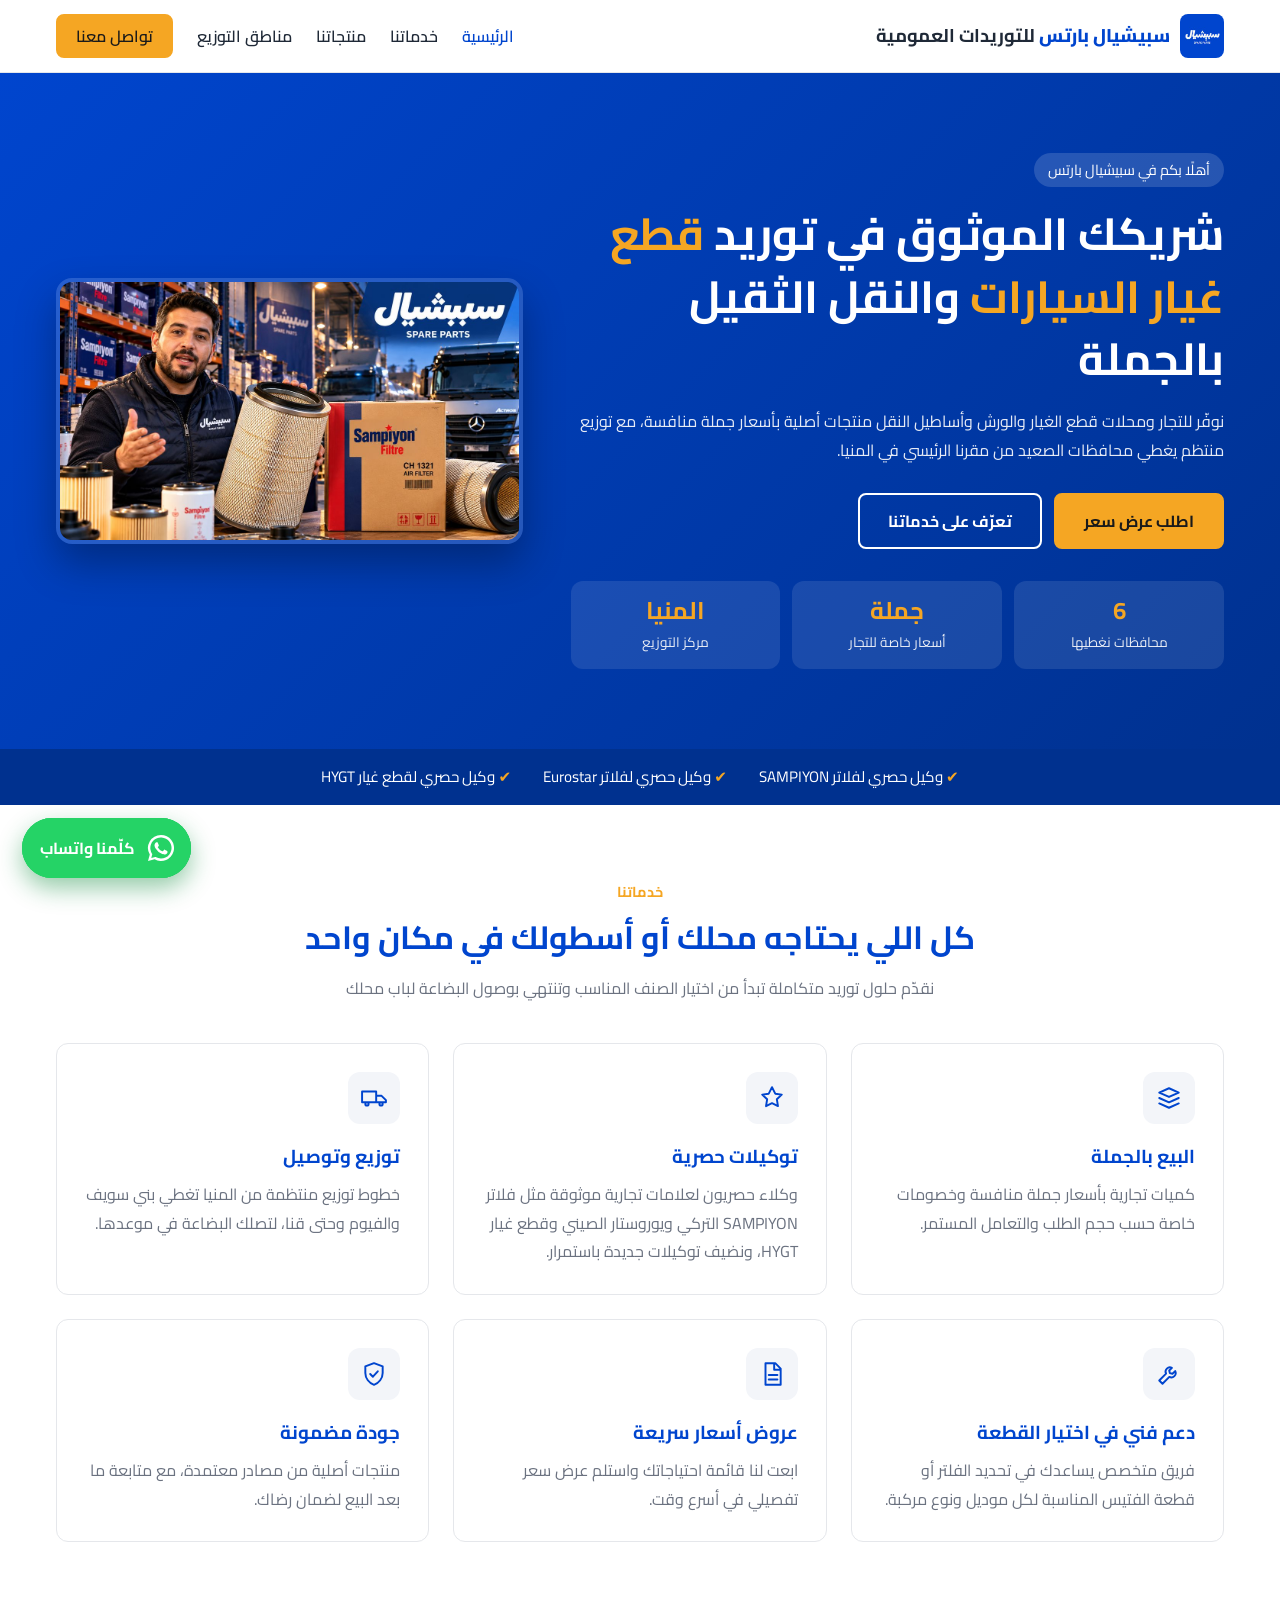
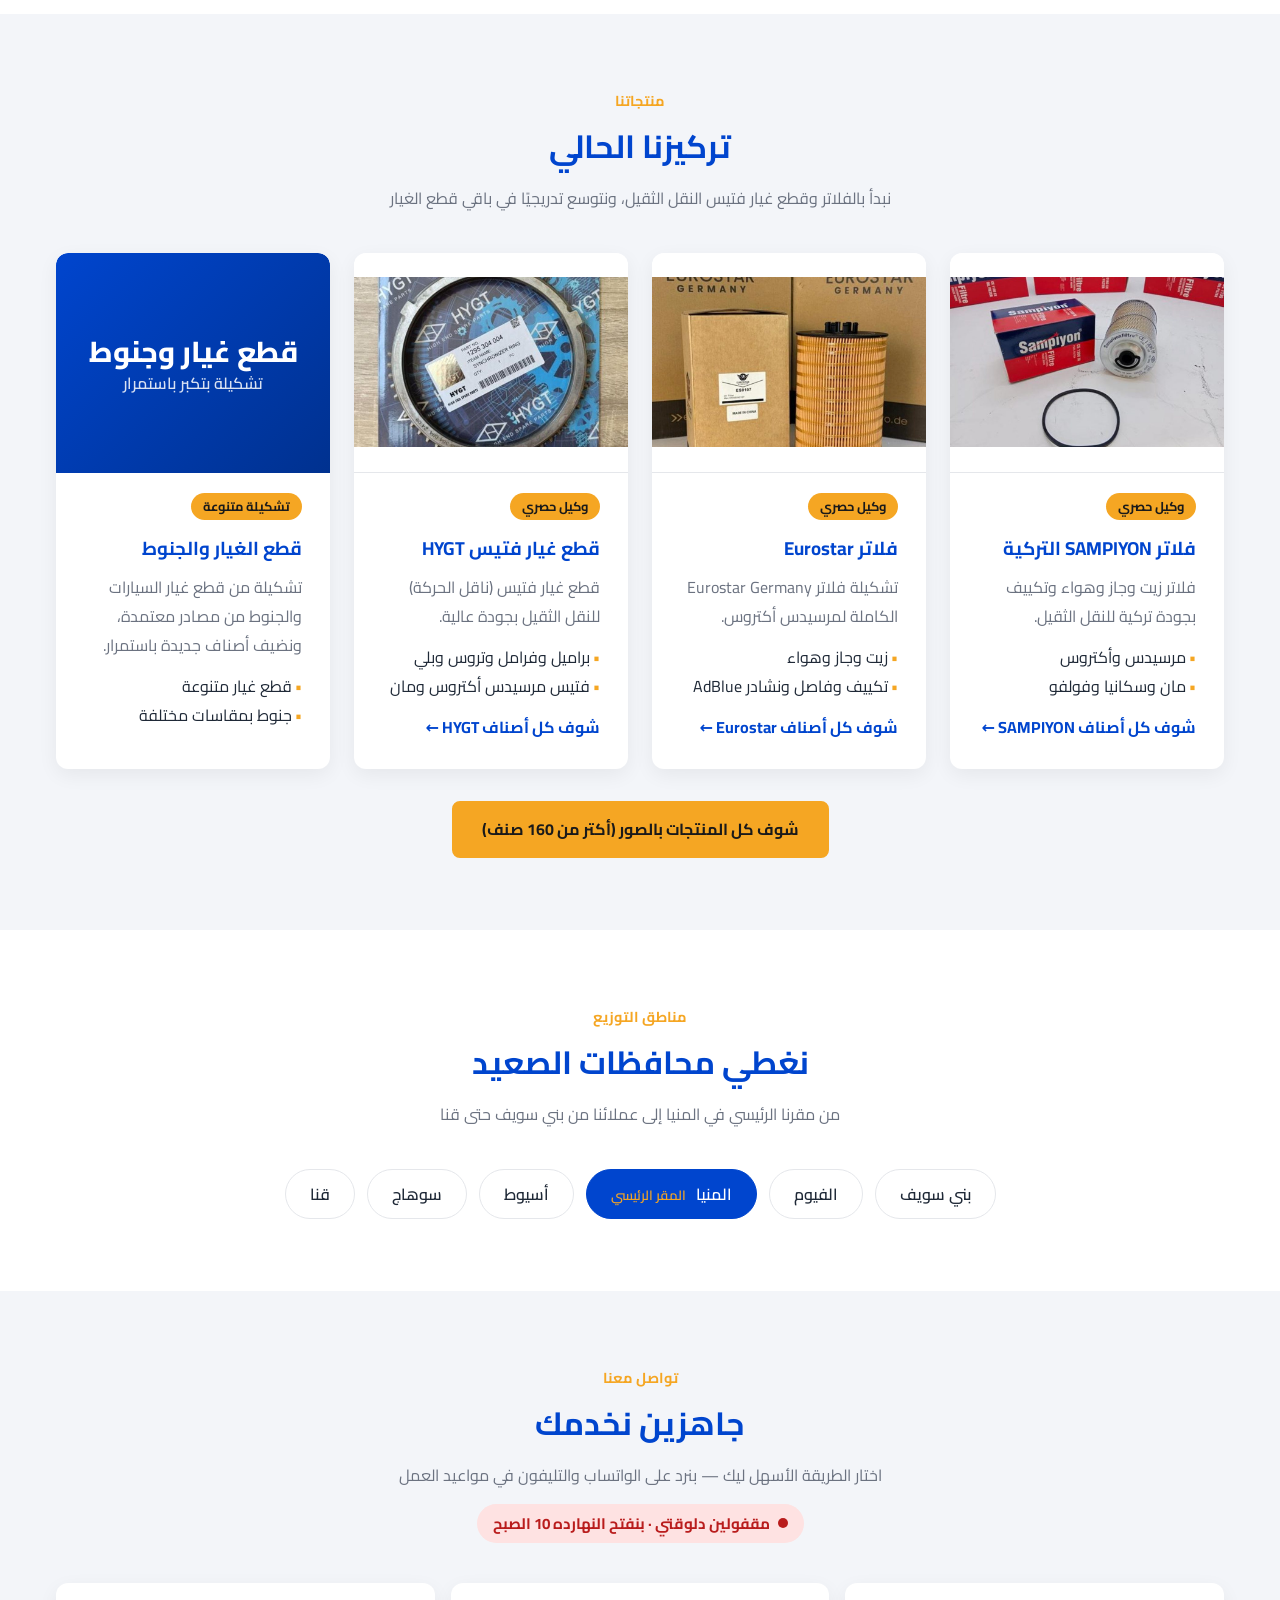
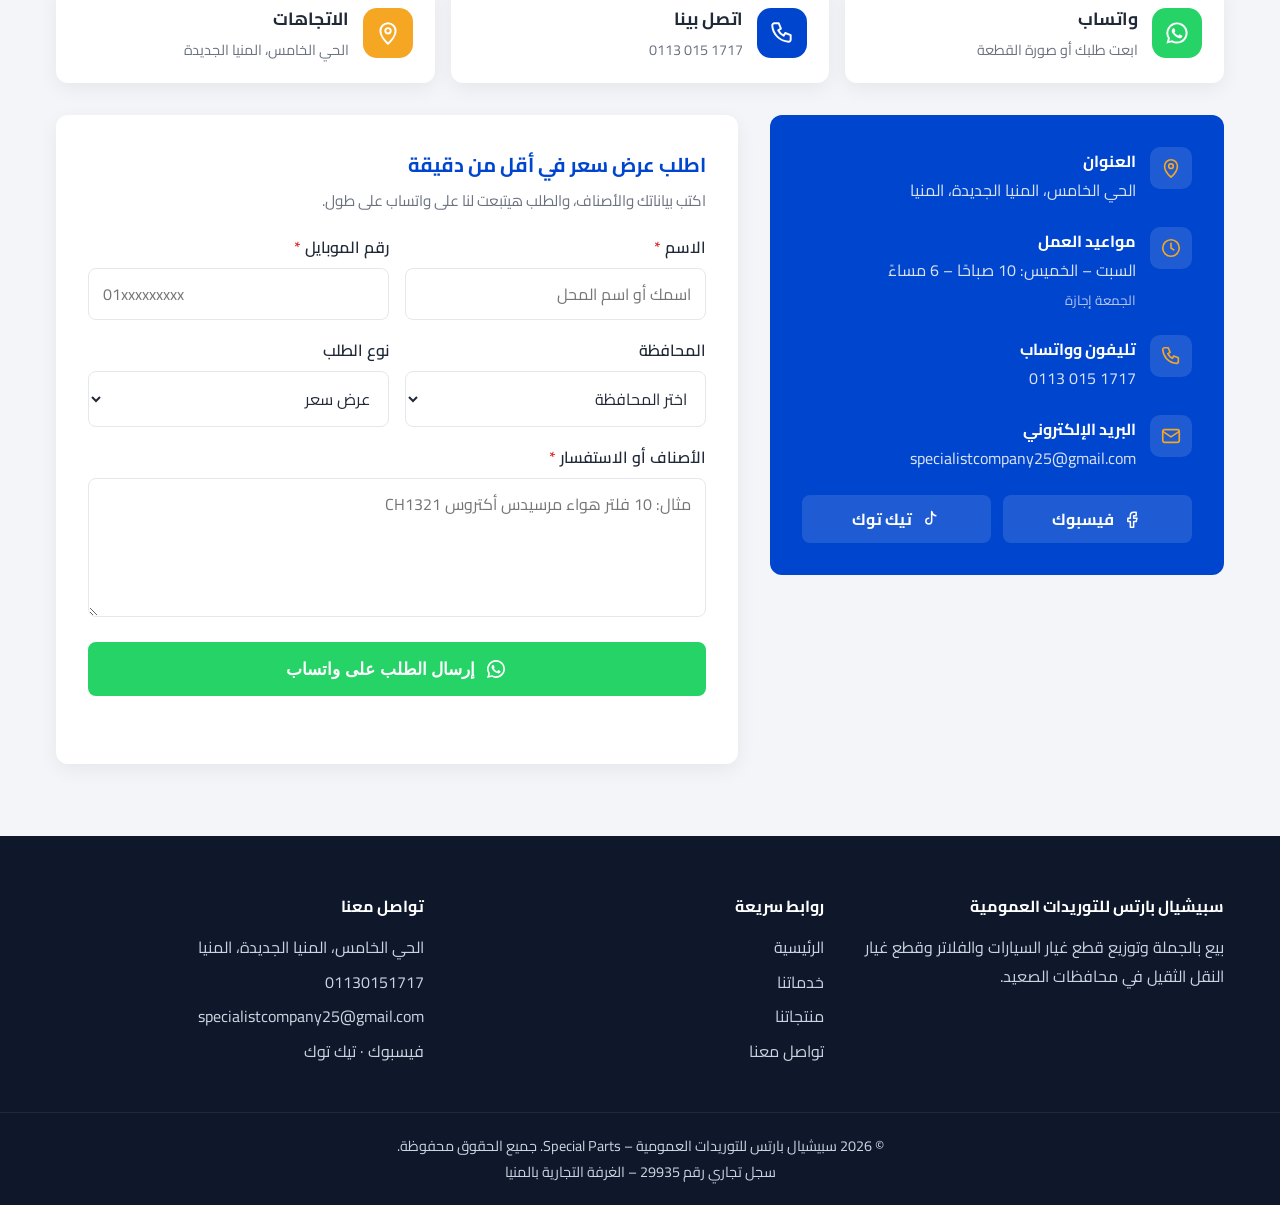
==== index.html @ e9800c1a "Add files via upload" ====
<!DOCTYPE html>
<html lang="ar" dir="rtl">
<head>
  <meta charset="UTF-8">
  <meta name="viewport" content="width=device-width, initial-scale=1.0">
  <!-- ===================== SEO ===================== -->
  <!-- لو اتغيّر عنوان الموقع، غيّر specialparts.github.io في كل السطور دي وفي robots.txt و sitemap.xml -->

  <!-- العنوان والوصف اللي بيظهروا في نتايج بحث جوجل -->
  <title>سبيشيال بارتس | فلاتر وقطع غيار نقل ثقيل بالجملة في المنيا والصعيد</title>
  <meta name="description" content="سبيشيال بارتس للتوريدات العمومية بالمنيا: وكيل حصري لفلاتر SAMPIYON التركي ويوروستار وقطع غيار فتيس HYGT للنقل الثقيل. أسعار جملة وتوزيع لكل محافظات الصعيد.">
  <meta name="keywords" content="سبيشيال بارتس, سبيشيال بارتس للتوريدات العمومية, سبشيال بارتس, سبيشال بارتس, سبيشيال بارتس للتوريدات العمومية, Special Parts, قطع غيار, قطع غيار سيارات, قطع غيار نقل ثقيل, قطع غيار بالجملة, فلاتر, فلاتر بالجملة, فلاتر نقل ثقيل, فلاتر مرسيدس, فلاتر أكتروس, فلاتر سكانيا, فلاتر فولفو, فلاتر مان, فلتر هواء, فلتر زيت, فلتر سولار, SAMPIYON, شامبيون, فلاتر تركي, Eurostar, يوروستار, HYGT, قطع غيار فتيس, فتيس نقل ثقيل, ناقل حركة, تروس فتيس, جنوط, تجارة وتوريدات, توريدات قطع غيار, قطع غيار المنيا, قطع غيار الصعيد, قطع غيار أسيوط, قطع غيار سوهاج, قطع غيار بني سويف, قطع غيار الفيوم, قطع غيار قنا">
  <meta name="author" content="سبيشيال بارتس للتوريدات العمومية">
  <meta name="robots" content="index, follow, max-image-preview:large, max-snippet:-1">
  <link rel="canonical" href="https://specialparts.github.io/">
  <link rel="alternate" hreflang="ar-EG" href="https://specialparts.github.io/">
  <meta name="theme-color" content="#0045ce">

  <!-- الموقع الجغرافي (بيساعد في البحث المحلي) -->
  <meta name="geo.region" content="EG-MN">
  <meta name="geo.placename" content="المنيا الجديدة، المنيا، مصر">

  <!-- أيقونة الموقع -->
  <link rel="icon" type="image/png" sizes="32x32" href="images/favicon-32.png">
  <link rel="icon" type="image/png" sizes="192x192" href="images/favicon-192.png">
  <link rel="apple-touch-icon" href="images/apple-touch-icon.png">

  <!-- شكل اللينك لما يتبعت على فيسبوك وواتساب -->
  <meta property="og:url" content="https://specialparts.github.io/">
  <meta property="og:type" content="website">
  <meta property="og:locale" content="ar_EG">
  <meta property="og:site_name" content="سبيشيال بارتس للتوريدات العمومية">
  <meta property="og:title" content="سبيشيال بارتس | فلاتر وقطع غيار نقل ثقيل بالجملة في الصعيد">
  <meta property="og:description" content="وكيل حصري لفلاتر SAMPIYON ويوروستار وقطع غيار فتيس HYGT. أسعار جملة للتجار والورش وتوزيع لكل الصعيد من المنيا. اطلب على واتساب 01130151717">
  <meta property="og:image" content="https://specialparts.github.io/images/og-image.jpg">
  <meta property="og:image:type" content="image/jpeg">
  <meta property="og:image:width" content="1200">
  <meta property="og:image:height" content="630">
  <meta property="og:image:alt" content="سبيشيال بارتس للتوريدات العمومية - فلاتر SAMPIYON ويوروستار وقطع غيار HYGT">

  <!-- شكل اللينك على X (تويتر) وتيليجرام -->
  <meta name="twitter:card" content="summary_large_image">
  <meta name="twitter:title" content="سبيشيال بارتس | فلاتر وقطع غيار نقل ثقيل بالجملة في الصعيد">
  <meta name="twitter:description" content="وكيل حصري لفلاتر SAMPIYON ويوروستار وقطع غيار فتيس HYGT. توزيع بالجملة لكل الصعيد من المنيا.">
  <meta name="twitter:image" content="https://specialparts.github.io/images/og-image.jpg">

  <!-- بيانات الشركة لجوجل (بتظهر في نتايج البحث والخرائط) -->
  <script type="application/ld+json">
  {
    "@context": "https://schema.org",
    "@graph": [
      {
        "@type": "AutoPartsStore",
        "@id": "https://specialparts.github.io/#business",
        "name": "سبيشيال بارتس للتوريدات العمومية",
        "alternateName": ["Special Parts", "سبيشيال بارتس"],
        "description": "بيع بالجملة وتوزيع فلاتر وقطع غيار النقل الثقيل في محافظات الصعيد. وكيل حصري لفلاتر SAMPIYON التركي ويوروستار وقطع غيار فتيس HYGT.",
        "url": "https://specialparts.github.io/",
        "logo": "https://specialparts.github.io/images/favicon-192.png",
        "image": "https://specialparts.github.io/images/og-image.jpg",
        "legalName": "سبيشيال بارتس للتوريدات العمومية",
        "identifier": {"@type": "PropertyValue", "propertyID": "السجل التجاري - المنيا", "value": "29935"},
        "telephone": "+201130151717",
        "address": {
          "@type": "PostalAddress",
          "streetAddress": "الحي الخامس",
          "addressLocality": "المنيا الجديدة",
          "addressRegion": "المنيا",
          "addressCountry": "EG"
        },
        "openingHoursSpecification": [{
          "@type": "OpeningHoursSpecification",
          "dayOfWeek": ["Saturday", "Sunday", "Monday", "Tuesday", "Wednesday", "Thursday"],
          "opens": "10:00",
          "closes": "18:00"
        }],
        "areaServed": [
          {"@type": "AdministrativeArea", "name": "بني سويف"},
          {"@type": "AdministrativeArea", "name": "الفيوم"},
          {"@type": "AdministrativeArea", "name": "المنيا"},
          {"@type": "AdministrativeArea", "name": "أسيوط"},
          {"@type": "AdministrativeArea", "name": "سوهاج"},
          {"@type": "AdministrativeArea", "name": "قنا"}
        ],
        "brand": [
          {"@type": "Brand", "name": "SAMPIYON"},
          {"@type": "Brand", "name": "Eurostar"},
          {"@type": "Brand", "name": "HYGT"}
        ],
        "contactPoint": [{
          "@type": "ContactPoint",
          "telephone": "+201130151717",
          "contactType": "sales",
          "areaServed": "EG",
          "availableLanguage": "Arabic"
        }],
        "sameAs": [
          "https://www.facebook.com/specialsparts",
          "https://www.tiktok.com/@specialsparts"
        ]
      },
      {
        "@type": "WebSite",
        "@id": "https://specialparts.github.io/#website",
        "url": "https://specialparts.github.io/",
        "name": "سبيشيال بارتس للتوريدات العمومية",
        "inLanguage": "ar-EG",
        "publisher": {"@id": "https://specialparts.github.io/#business"}
      }
    ]
  }
  </script>
  <!-- ===================== نهاية SEO ===================== -->

  <!-- الخطوط -->
  <link rel="preconnect" href="https://fonts.googleapis.com">
  <link rel="preconnect" href="https://fonts.gstatic.com" crossorigin>
  <link href="https://fonts.googleapis.com/css2?family=Cairo:wght@400;600;700;800&display=swap" rel="stylesheet">

  <!-- ملف التنسيق -->
  <link rel="stylesheet" href="css/style.css">

  <!-- ===================== Meta (Facebook) Pixel ===================== -->
  <!-- حط رقم البكسل بتاعك بين علامتي التنصيص في السطر اللي تحت (أرقام بس، مثال: "123456789012345")
       طول ما الرقم فاضي، البكسل مش هيشتغل ومش هيأثر على الموقع. -->
  <script>
    window.META_PIXEL_ID = "4371217086522358";

    if (window.META_PIXEL_ID) {
      !function(f,b,e,v,n,t,s){if(f.fbq)return;n=f.fbq=function(){n.callMethod?
      n.callMethod.apply(n,arguments):n.queue.push(arguments)};if(!f._fbq)f._fbq=n;
      n.push=n;n.loaded=!0;n.version='2.0';n.queue=[];t=b.createElement(e);t.async=!0;
      t.src=v;s=b.getElementsByTagName(e)[0];s.parentNode.insertBefore(t,s)}(window,
      document,'script','https://connect.facebook.net/en_US/fbevents.js');
      fbq('init', window.META_PIXEL_ID);
      fbq('track', 'PageView');
    }
  </script>
  <noscript><img height="1" width="1" style="display:none" alt=""
    src="https://www.facebook.com/tr?id=4371217086522358&ev=PageView&noscript=1"></noscript>
  <!-- ===================== نهاية Meta Pixel ===================== -->
</head>
<body>

  <!-- ===================== الهيدر ===================== -->
  <header class="site-header">
    <div class="container header-inner">
      <a href="index.html" class="logo" aria-label="سبيشيال بارتس - الرئيسية">
        <img src="images/logo.jpg" alt="" class="logo-img" width="44" height="44">
        <span class="logo-text"><strong>سبيشيال بارتس</strong> للتوريدات العمومية</span>
      </a>

      <button class="nav-toggle" aria-label="فتح القائمة" aria-expanded="false">
        <span></span><span></span><span></span>
      </button>

      <nav class="main-nav">
        <ul>
          <li><a href="#home" class="active">الرئيسية</a></li>
          <li><a href="#services">خدماتنا</a></li>
          <li><a href="products.html">منتجاتنا</a></li>
          <li><a href="#coverage">مناطق التوزيع</a></li>
          <li><a href="#contact" class="btn btn-sm">تواصل معنا</a></li>
        </ul>
      </nav>
    </div>
  </header>

  <main>

    <!-- ===================== القسم الترحيبي ===================== -->
    <section id="home" class="hero">
      <div class="container hero-inner">
        <div class="hero-content">
          <span class="badge">أهلًا بكم في سبيشيال بارتس</span>
          <h1>شريكك الموثوق في توريد <span class="highlight">قطع غيار السيارات</span> والنقل الثقيل بالجملة</h1>
          <p>
            نوفّر للتجار ومحلات قطع الغيار والورش وأساطيل النقل منتجات أصلية بأسعار جملة منافسة،
            مع توزيع منتظم يغطي محافظات الصعيد من مقرنا الرئيسي في المنيا.
          </p>
          <div class="hero-actions">
            <a href="#contact" class="btn">اطلب عرض سعر</a>
            <a href="#services" class="btn btn-outline">تعرّف على خدماتنا</a>
          </div>
          <div class="hero-stats">
            <div class="stat"><strong>6</strong><span>محافظات نغطيها</span></div>
            <div class="stat"><strong>جملة</strong><span>أسعار خاصة للتجار</span></div>
            <div class="stat"><strong>المنيا</strong><span>مركز التوزيع</span></div>
          </div>
        </div>

        <div class="hero-media">
          <img src="images/hero.jpg" alt="فلاتر Sampiyon في مخزن سبيشيال بارتس" width="1200" height="675">
        </div>
      </div>
    </section>

    <!-- ===================== شريط الثقة ===================== -->
    <section class="trust-bar">
      <div class="container trust-inner">
        <span>وكيل حصري لفلاتر SAMPIYON</span>
        <span>وكيل حصري لفلاتر Eurostar</span>
        <span>وكيل حصري لقطع غيار HYGT</span>
      </div>
    </section>

    <!-- ===================== نبذة عن الخدمات ===================== -->
    <section id="services" class="section">
      <div class="container">
        <div class="section-head">
          <span class="eyebrow">خدماتنا</span>
          <h2>كل اللي يحتاجه محلك أو أسطولك في مكان واحد</h2>
          <p>نقدّم حلول توريد متكاملة تبدأ من اختيار الصنف المناسب وتنتهي بوصول البضاعة لباب محلك</p>
        </div>

        <div class="services">
          <article class="service">
            <div class="service-icon" aria-hidden="true">
              <svg viewBox="0 0 24 24"><path d="M3 7l9-4 9 4-9 4-9-4zm0 5l9 4 9-4M3 17l9 4 9-4"/></svg>
            </div>
            <h3>البيع بالجملة</h3>
            <p>كميات تجارية بأسعار جملة منافسة وخصومات خاصة حسب حجم الطلب والتعامل المستمر.</p>
          </article>

          <article class="service">
            <div class="service-icon" aria-hidden="true">
              <svg viewBox="0 0 24 24"><path d="M12 2l3 6 6 .9-4.5 4.3 1 6.3L12 16.8 6.5 19.5l1-6.3L3 8.9 9 8z"/></svg>
            </div>
            <h3>توكيلات حصرية</h3>
            <p>وكلاء حصريون لعلامات تجارية موثوقة مثل فلاتر SAMPIYON التركي ويوروستار الصيني وقطع غيار HYGT، ونضيف توكيلات جديدة باستمرار.</p>
          </article>

          <article class="service">
            <div class="service-icon" aria-hidden="true">
              <svg viewBox="0 0 24 24"><path d="M1 6h13v10H1zM14 10h5l4 4v2h-9zM5.5 19a1.5 1.5 0 100-3 1.5 1.5 0 000 3zM18.5 19a1.5 1.5 0 100-3 1.5 1.5 0 000 3z"/></svg>
            </div>
            <h3>توزيع وتوصيل</h3>
            <p>خطوط توزيع منتظمة من المنيا تغطي بني سويف والفيوم وحتى قنا، لتصلك البضاعة في موعدها.</p>
          </article>

          <article class="service">
            <div class="service-icon" aria-hidden="true">
              <svg viewBox="0 0 24 24"><path d="M14.7 6.3a4 4 0 00-5.4 5.4L3 18l3 3 6.3-6.3a4 4 0 005.4-5.4l-2.5 2.5-2.4-.6-.6-2.4z"/></svg>
            </div>
            <h3>دعم فني في اختيار القطعة</h3>
            <p>فريق متخصص يساعدك في تحديد الفلتر أو قطعة الفتيس المناسبة لكل موديل ونوع مركبة.</p>
          </article>

          <article class="service">
            <div class="service-icon" aria-hidden="true">
              <svg viewBox="0 0 24 24"><path d="M6 2h9l5 5v15H6zM14 2v6h6M9 13h8M9 17h8"/></svg>
            </div>
            <h3>عروض أسعار سريعة</h3>
            <p>ابعت لنا قائمة احتياجاتك واستلم عرض سعر تفصيلي في أسرع وقت.</p>
          </article>

          <article class="service">
            <div class="service-icon" aria-hidden="true">
              <svg viewBox="0 0 24 24"><path d="M12 2l8 3v6c0 5-3.4 9.4-8 11-4.6-1.6-8-6-8-11V5z M8.5 12l2.5 2.5 4.5-5"/></svg>
            </div>
            <h3>جودة مضمونة</h3>
            <p>منتجات أصلية من مصادر معتمدة، مع متابعة ما بعد البيع لضمان رضاك.</p>
          </article>
        </div>
      </div>
    </section>

    <!-- ===================== المنتجات ===================== -->
    <section id="products" class="section section-alt">
      <div class="container">
        <div class="section-head">
          <span class="eyebrow">منتجاتنا</span>
          <h2>تركيزنا الحالي</h2>
          <p>نبدأ بالفلاتر وقطع غيار فتيس النقل الثقيل، ونتوسع تدريجيًا في باقي قطع الغيار</p>
        </div>
        <div class="cards">
          <article class="card">
            <img src="images/brand-sampiyon.jpg" alt="فلاتر SAMPIYON التركية لمرسيدس وأكتروس ومان وسكانيا" class="card-img card-img-contain" loading="lazy">
            <div class="card-tag">وكيل حصري</div>
            <h3>فلاتر SAMPIYON التركية</h3>
            <p>فلاتر زيت وجاز وهواء وتكييف بجودة تركية للنقل الثقيل.</p>
            <ul>
              <li>مرسيدس وأكتروس</li>
              <li>مان وسكانيا وفولفو</li>
            </ul>
            <a href="products.html#sampiyon" class="card-link">شوف كل أصناف SAMPIYON ←</a>
          </article>
          <article class="card">
            <img src="images/brand-eurostar.jpg" alt="فلاتر Eurostar لمرسيدس أكتروس" class="card-img card-img-contain" loading="lazy">
            <div class="card-tag">وكيل حصري</div>
            <h3>فلاتر Eurostar</h3>
            <p>تشكيلة فلاتر Eurostar Germany الكاملة لمرسيدس أكتروس.</p>
            <ul>
              <li>زيت وجاز وهواء</li>
              <li>تكييف وفاصل ونشادر AdBlue</li>
            </ul>
            <a href="products.html#eurostar" class="card-link">شوف كل أصناف Eurostar ←</a>
          </article>
          <article class="card">
            <img src="images/brand-hygt.jpg" alt="قطع غيار فتيس HYGT للنقل الثقيل" class="card-img card-img-contain" loading="lazy">
            <div class="card-tag">وكيل حصري</div>
            <h3>قطع غيار فتيس HYGT</h3>
            <p>قطع غيار فتيس (ناقل الحركة) للنقل الثقيل بجودة عالية.</p>
            <ul>
              <li>براميل وفرامل وتروس وبلي</li>
              <li>فتيس مرسيدس أكتروس ومان</li>
            </ul>
            <a href="products.html#hygt" class="card-link">شوف كل أصناف HYGT ←</a>
          </article>
          <article class="card">
            <div class="card-img card-img-empty">قطع غيار وجنوط<small>تشكيلة بتكبر باستمرار</small></div>
            <div class="card-tag">تشكيلة متنوعة</div>
            <h3>قطع الغيار والجنوط</h3>
            <p>تشكيلة من قطع غيار السيارات والجنوط من مصادر معتمدة، ونضيف أصناف جديدة باستمرار.</p>
            <ul>
              <li>قطع غيار متنوعة</li>
              <li>جنوط بمقاسات مختلفة</li>
            </ul>
          </article>
        </div>
        <div class="center-cta"><a href="products.html" class="btn">شوف كل المنتجات بالصور (أكتر من 160 صنف)</a></div>
      </div>
    </section>

    <!-- ===================== مناطق التوزيع ===================== -->
    <section id="coverage" class="section">
      <div class="container">
        <div class="section-head">
          <span class="eyebrow">مناطق التوزيع</span>
          <h2>نغطي محافظات الصعيد</h2>
          <p>من مقرنا الرئيسي في المنيا إلى عملائنا من بني سويف حتى قنا</p>
        </div>
        <ul class="regions">
          <li>بني سويف</li>
          <li>الفيوم</li>
          <li class="hq">المنيا <small>المقر الرئيسي</small></li>
          <li>أسيوط</li>
          <li>سوهاج</li>
          <li>قنا</li>
        </ul>
      </div>
    </section>

    <!-- ===================== قسم التواصل ===================== -->
    <section id="contact" class="section contact-section">
      <div class="container">
        <div class="section-head">
          <span class="eyebrow">تواصل معنا</span>
          <h2>جاهزين نخدمك</h2>
          <p>اختار الطريقة الأسهل ليك — بنرد على الواتساب والتليفون في مواعيد العمل</p>
          <span class="open-status" id="openStatus" aria-live="polite"></span>
        </div>

        <!-- طرق التواصل السريعة -->
        <div class="quick-contact">
          <a class="qc-card qc-whatsapp" href="https://wa.me/201130151717?text=%D8%A3%D9%87%D9%84%D8%A7%D9%8B%20%D8%B3%D8%A8%D9%8A%D8%B4%D9%8A%D8%A7%D9%84%20%D8%A8%D8%A7%D8%B1%D8%AA%D8%B3%D8%8C%20%D8%B9%D9%86%D8%AF%D9%8A%20%D8%A7%D8%B3%D8%AA%D9%81%D8%B3%D8%A7%D8%B1" target="_blank" rel="noopener">
            <span class="qc-icon"><svg viewBox="0 0 32 32" aria-hidden="true"><path d="M16 3a13 13 0 00-11.2 19.6L3 29l6.6-1.7A13 13 0 1016 3zm0 23.6a10.6 10.6 0 01-5.4-1.5l-.4-.2-3.9 1 1-3.8-.3-.4A10.6 10.6 0 1116 26.6zm5.8-7.9c-.3-.2-1.9-.9-2.2-1s-.5-.2-.7.2-.8 1-1 1.2-.4.2-.7.1a8.7 8.7 0 01-4.3-3.8c-.3-.6.3-.5.9-1.7a.6.6 0 000-.5l-1-2.4c-.3-.6-.5-.5-.7-.5h-.6a1.2 1.2 0 00-.9.4 3.6 3.6 0 00-1.1 2.7 6.3 6.3 0 001.3 3.3 14.4 14.4 0 005.5 4.9c2 .9 2.8.9 3.9.8a3.3 3.3 0 002.1-1.5 2.7 2.7 0 00.2-1.5c-.1-.2-.3-.3-.7-.5z"/></svg></span>
            <span class="qc-text"><strong>واتساب</strong><small>ابعت طلبك أو صورة القطعة</small></span>
          </a>
          <a class="qc-card qc-call" href="tel:+201130151717">
            <span class="qc-icon"><svg viewBox="0 0 24 24" aria-hidden="true"><path d="M5 3h4l2 5-2.5 1.5a11 11 0 005 5L15 12l5 2v4a2 2 0 01-2 2A16 16 0 013 5a2 2 0 012-2z"/></svg></span>
            <span class="qc-text"><strong>اتصل بينا</strong><small dir="ltr">0113 015 1717</small></span>
          </a>
          <a class="qc-card qc-map" href="https://www.google.com/maps/search/?api=1&query=%D8%A7%D9%84%D8%AD%D9%8A%20%D8%A7%D9%84%D8%AE%D8%A7%D9%85%D8%B3%20%D8%A7%D9%84%D9%85%D9%86%D9%8A%D8%A7%20%D8%A7%D9%84%D8%AC%D8%AF%D9%8A%D8%AF%D8%A9" target="_blank" rel="noopener">
            <span class="qc-icon"><svg viewBox="0 0 24 24" aria-hidden="true"><path d="M12 22s7-6.3 7-12a7 7 0 10-14 0c0 5.7 7 12 7 12z"/><circle cx="12" cy="10" r="2.5"/></svg></span>
            <span class="qc-text"><strong>الاتجاهات</strong><small>الحي الخامس، المنيا الجديدة</small></span>
          </a>
        </div>

        <div class="contact-grid">
          <!-- بيانات التواصل -->
          <div class="contact-info">
            <div class="info-item">
              <span class="info-icon" aria-hidden="true"><svg viewBox="0 0 24 24"><path d="M12 22s7-6.3 7-12a7 7 0 10-14 0c0 5.7 7 12 7 12z"/><circle cx="12" cy="10" r="2.5"/></svg></span>
              <div><h4>العنوان</h4><p>الحي الخامس، المنيا الجديدة، المنيا</p></div>
            </div>
            <div class="info-item">
              <span class="info-icon" aria-hidden="true"><svg viewBox="0 0 24 24"><circle cx="12" cy="12" r="9"/><path d="M12 7v5l3 2"/></svg></span>
              <div><h4>مواعيد العمل</h4><p>السبت – الخميس: 10 صباحًا – 6 مساءً<br><small>الجمعة إجازة</small></p></div>
            </div>
            <div class="info-item">
              <span class="info-icon" aria-hidden="true"><svg viewBox="0 0 24 24"><path d="M5 3h4l2 5-2.5 1.5a11 11 0 005 5L15 12l5 2v4a2 2 0 01-2 2A16 16 0 013 5a2 2 0 012-2z"/></svg></span>
              <div><h4>تليفون وواتساب</h4><p><a href="tel:+201130151717" dir="ltr">0113 015 1717</a></p></div>
            </div>
            <div class="info-item">
              <span class="info-icon" aria-hidden="true"><svg viewBox="0 0 24 24"><rect x="3" y="5" width="18" height="14" rx="2"/><path d="M3 7l9 6 9-6"/></svg></span>
              <div><h4>البريد الإلكتروني</h4><p><a href="mailto:specialistcompany25@gmail.com">specialistcompany25@gmail.com</a></p></div>
            </div>
            <div class="social">
              <a href="https://www.facebook.com/specialsparts" target="_blank" rel="noopener" aria-label="صفحتنا على فيسبوك">
                <svg viewBox="0 0 24 24"><path d="M14 8h3V4h-3a4 4 0 00-4 4v3H7v4h3v7h4v-7h3l1-4h-4V8z"/></svg> فيسبوك
              </a>
              <a href="https://www.tiktok.com/@specialsparts" target="_blank" rel="noopener" aria-label="حسابنا على تيك توك">
                <svg viewBox="0 0 24 24"><path d="M14 3v11.5a3.5 3.5 0 11-3.5-3.5M14 3c.5 2.5 2.5 4.5 5 5"/></svg> تيك توك
              </a>
            </div>
          </div>

          <!-- نموذج طلب سريع -->
          <form class="contact-form" id="contactForm" novalidate>
            <h3 class="form-title">اطلب عرض سعر في أقل من دقيقة</h3>
            <p class="form-hint">اكتب بياناتك والأصناف، والطلب هيتبعت لنا على واتساب على طول.</p>
            <div class="form-row">
              <div class="form-group">
                <label for="name">الاسم <span class="req">*</span></label>
                <input type="text" id="name" name="name" placeholder="اسمك أو اسم المحل" autocomplete="name" required>
              </div>
              <div class="form-group">
                <label for="phone">رقم الموبايل <span class="req">*</span></label>
                <input type="tel" id="phone" name="phone" placeholder="01xxxxxxxxx" dir="ltr" inputmode="tel" autocomplete="tel" maxlength="13" required>
              </div>
            </div>
            <div class="form-row">
              <div class="form-group">
                <label for="city">المحافظة</label>
                <select id="city" name="city">
                  <option value="">اختر المحافظة</option>
                  <option>بني سويف</option>
                  <option>الفيوم</option>
                  <option>المنيا</option>
                  <option>أسيوط</option>
                  <option>سوهاج</option>
                  <option>قنا</option>
                  <option>أخرى</option>
                </select>
              </div>
              <div class="form-group">
                <label for="type">نوع الطلب</label>
                <select id="type" name="type">
                  <option>عرض سعر</option>
                  <option>استفسار عن منتج</option>
                  <option>طلب أن أصبح عميلًا (تاجر)</option>
                  <option>أخرى</option>
                </select>
              </div>
            </div>
            <div class="form-group">
              <label for="message">الأصناف أو الاستفسار <span class="req">*</span></label>
              <textarea id="message" name="message" rows="4" placeholder="مثال: 10 فلتر هواء مرسيدس أكتروس CH1321" required></textarea>
            </div>
            <button type="submit" class="btn btn-block btn-whatsapp btn-icon"><svg viewBox="0 0 32 32" aria-hidden="true"><path d="M16 3a13 13 0 00-11.2 19.6L3 29l6.6-1.7A13 13 0 1016 3zm0 23.6a10.6 10.6 0 01-5.4-1.5l-.4-.2-3.9 1 1-3.8-.3-.4A10.6 10.6 0 1116 26.6zm5.8-7.9c-.3-.2-1.9-.9-2.2-1s-.5-.2-.7.2-.8 1-1 1.2-.4.2-.7.1a8.7 8.7 0 01-4.3-3.8c-.3-.6.3-.5.9-1.7a.6.6 0 000-.5l-1-2.4c-.3-.6-.5-.5-.7-.5h-.6a1.2 1.2 0 00-.9.4 3.6 3.6 0 00-1.1 2.7 6.3 6.3 0 001.3 3.3 14.4 14.4 0 005.5 4.9c2 .9 2.8.9 3.9.8a3.3 3.3 0 002.1-1.5 2.7 2.7 0 00.2-1.5c-.1-.2-.3-.3-.7-.5z"/></svg> إرسال الطلب على واتساب</button>
            <p class="form-status" id="formStatus" role="status"></p>
          </form>
        </div>
      </div>
    </section>

  </main>

  <!-- ===================== الفوتر ===================== -->
  <footer class="site-footer">
    <div class="container footer-grid">
      <div>
        <h4>سبيشيال بارتس للتوريدات العمومية</h4>
        <p>بيع بالجملة وتوزيع قطع غيار السيارات والفلاتر وقطع غيار النقل الثقيل في محافظات الصعيد.</p>
      </div>
      <div>
        <h4>روابط سريعة</h4>
        <ul>
          <li><a href="#home">الرئيسية</a></li>
          <li><a href="#services">خدماتنا</a></li>
          <li><a href="products.html">منتجاتنا</a></li>
          <li><a href="#contact">تواصل معنا</a></li>
        </ul>
      </div>
      <div>
        <h4>تواصل معنا</h4>
        <ul>
          <li>الحي الخامس، المنيا الجديدة، المنيا</li>
          <li><a href="tel:+201130151717" dir="ltr">01130151717</a></li>
          <li><a href="mailto:specialistcompany25@gmail.com">specialistcompany25@gmail.com</a></li>
          <li><a href="https://www.facebook.com/specialsparts" target="_blank" rel="noopener">فيسبوك</a> · <a href="https://www.tiktok.com/@specialsparts" target="_blank" rel="noopener">تيك توك</a></li>
        </ul>
      </div>
    </div>
    <div class="footer-bottom">
      <p>© <span id="year"></span> سبيشيال بارتس للتوريدات العمومية – Special Parts. جميع الحقوق محفوظة.</p>
      <p class="legal">سجل تجاري رقم 29935 – الغرفة التجارية بالمنيا</p>
    </div>
  </footer>

  <!-- ===================== زرار واتساب العائم ===================== -->
  <!-- الرقم: +20 11 30151717 — لو اتغيّر، غيّر 201130151717 في اللينك ده -->
  <div class="wa-widget" id="waWidget">
    <div class="wa-bubble" id="waBubble" role="status">
      <button class="wa-bubble-close" id="waBubbleClose" type="button" aria-label="إغلاق">×</button>
      <strong>أهلًا بيك في سبيشيال بارتس 👋</strong>
      <span>محتاج سعر أو استفسار؟ كلّمنا على واتساب وهنرد عليك بسرعة.</span>
    </div>
    <a href="https://wa.me/201130151717?text=%D8%A3%D9%87%D9%84%D8%A7%D9%8B%20%D8%B3%D8%A8%D9%8A%D8%B4%D9%8A%D8%A7%D9%84%20%D8%A8%D8%A7%D8%B1%D8%AA%D8%B3%D8%8C%20%D8%B9%D9%86%D8%AF%D9%8A%20%D8%A7%D8%B3%D8%AA%D9%81%D8%B3%D8%A7%D8%B1" class="wa-float" target="_blank" rel="noopener" aria-label="كلّمنا على واتساب">
      <span class="wa-pulse" aria-hidden="true"></span>
      <span class="wa-pulse wa-pulse-2" aria-hidden="true"></span>
      <svg viewBox="0 0 32 32" aria-hidden="true"><path d="M16 3a13 13 0 00-11.2 19.6L3 29l6.6-1.7A13 13 0 1016 3zm0 23.6a10.6 10.6 0 01-5.4-1.5l-.4-.2-3.9 1 1-3.8-.3-.4A10.6 10.6 0 1116 26.6zm5.8-7.9c-.3-.2-1.9-.9-2.2-1s-.5-.2-.7.2-.8 1-1 1.2-.4.2-.7.1a8.7 8.7 0 01-4.3-3.8c-.3-.6.3-.5.9-1.7a.6.6 0 000-.5l-1-2.4c-.3-.6-.5-.5-.7-.5h-.6a1.2 1.2 0 00-.9.4 3.6 3.6 0 00-1.1 2.7 6.3 6.3 0 001.3 3.3 14.4 14.4 0 005.5 4.9c2 .9 2.8.9 3.9.8a3.3 3.3 0 002.1-1.5 2.7 2.7 0 00.2-1.5c-.1-.2-.3-.3-.7-.5z"/></svg>
      <span class="wa-label">كلّمنا واتساب</span>
    </a>
  </div>

  <!-- ملف الجافاسكريبت -->
  <script src="js/main.js"></script>
</body>
</html>
---- css/style.css ----
/* =========================================
   سبشيال بارتس - ملف التنسيق الرئيسي
   ========================================= */

/* ----- المتغيرات ----- */
:root {
  --primary: #0045ce;      /* أزرق لوجو سبشيال */
  --primary-dark: #00318f;
  --accent: #f5a623;
  --text: #1f2937;
  --muted: #6b7280;
  --bg: #ffffff;
  --bg-alt: #f3f5f9;
  --border: #e5e7eb;
  --radius: 12px;
  --shadow: 0 6px 20px rgba(0, 0, 0, 0.06);
  --max-width: 1200px;
}

/* ----- إعادة الضبط ----- */
*, *::before, *::after { box-sizing: border-box; margin: 0; padding: 0; }
html { scroll-behavior: smooth; }
section[id] { scroll-margin-top: 80px; }
body {
  font-family: "Cairo", system-ui, sans-serif;
  color: var(--text);
  background: var(--bg);
  line-height: 1.8;
}
a { color: inherit; text-decoration: none; }
ul { list-style: none; }
img { max-width: 100%; display: block; }

.container { width: 100%; max-width: var(--max-width); margin: 0 auto; padding: 0 16px; }

/* ----- الأزرار ----- */
.btn {
  display: inline-block;
  background: var(--accent);
  color: #1a1a1a;
  font-weight: 700;
  padding: 12px 28px;
  border-radius: 8px;
  border: 2px solid var(--accent);
  transition: transform .2s, background .2s;
  cursor: pointer;
}
.btn:hover { transform: translateY(-2px); }
.btn-sm { padding: 6px 18px; }
.btn-outline { background: transparent; color: #fff; border-color: #fff; }
.btn-light { background: #fff; border-color: #fff; color: var(--primary); }

/* ----- الهيدر ----- */
.site-header {
  position: sticky; top: 0; z-index: 100;
  background: #fff;
  border-bottom: 1px solid var(--border);
}
.header-inner { display: flex; align-items: center; justify-content: space-between; height: 72px; }
.logo { display: flex; align-items: center; gap: 10px; }
.logo-img { width: 44px; height: 44px; border-radius: 8px; flex-shrink: 0; }
.logo-text { font-weight: 700; font-size: 1.15rem; line-height: 1.4; color: var(--text); }
.logo-text strong { font-weight: 800; color: var(--primary); }

.main-nav ul { display: flex; align-items: center; gap: 24px; }
.main-nav a { font-weight: 600; transition: color .2s; }
.main-nav a:hover, .main-nav a.active { color: var(--primary); }
.main-nav a.btn:hover { color: #1a1a1a; }

.nav-toggle { display: none; background: none; border: 0; cursor: pointer; padding: 8px; }
.nav-toggle span { display: block; width: 24px; height: 3px; margin: 4px 0; background: var(--primary); border-radius: 2px; }

/* ----- الهيرو ----- */
.hero {
  background: linear-gradient(135deg, var(--primary), var(--primary-dark));
  color: #fff;
  padding: 80px 0;
}
.hero-inner { display: grid; grid-template-columns: 1.4fr 1fr; gap: 48px; align-items: center; }
.badge {
  display: inline-block; background: rgba(255,255,255,.15);
  padding: 4px 14px; border-radius: 999px; font-size: .9rem; margin-bottom: 16px;
}
.hero h1 { font-size: clamp(1.8rem, 4vw, 2.8rem); line-height: 1.4; margin-bottom: 16px; }
.highlight { color: var(--accent); }
.hero p { opacity: .9; margin-bottom: 28px; }
.hero-actions { display: flex; gap: 12px; flex-wrap: wrap; }
.hero-stats { display: grid; grid-template-columns: repeat(3, 1fr); gap: 12px; margin-top: 32px; }
.stat {
  background: rgba(255,255,255,.1); border-radius: var(--radius);
  padding: 14px; text-align: center;
}
.stat strong { display: block; font-size: 1.5rem; color: var(--accent); line-height: 1.3; }
.stat span { font-size: .85rem; opacity: .9; }
.hero-media img {
  width: 100%; height: auto; border-radius: 16px;
  box-shadow: 0 20px 40px rgba(0,0,0,.3); border: 4px solid rgba(255,255,255,.15);
}

/* ----- الأقسام ----- */
.section { padding: 72px 0; }
.section-alt { background: var(--bg-alt); }
.section-head { text-align: center; max-width: 680px; margin: 0 auto 40px; }
.section-head h2 { font-size: 2rem; color: var(--primary); margin-bottom: 8px; }
.section-head p { color: var(--muted); }

/* المميزات */
.features { display: grid; grid-template-columns: repeat(auto-fit, minmax(240px, 1fr)); gap: 24px; }
.feature { text-align: center; padding: 32px 24px; border: 1px solid var(--border); border-radius: var(--radius); }
.feature-icon {
  width: 56px; height: 56px; margin: 0 auto 16px; border-radius: 50%;
  background: var(--bg-alt); color: var(--primary);
  display: grid; place-items: center; font-size: 1.5rem;
}
.feature h3 { margin-bottom: 8px; }
.feature p { color: var(--muted); }

/* بطاقات المنتجات */
.cards { display: grid; grid-template-columns: repeat(auto-fit, minmax(250px, 1fr)); gap: 24px; }
.card {
  background: #fff; padding: 28px; border-radius: var(--radius);
  box-shadow: var(--shadow); position: relative;
}
.card-img {
  display: block; width: calc(100% + 56px); max-width: none; margin: -28px -28px 18px;
  height: 220px; object-fit: cover; border-radius: var(--radius) var(--radius) 0 0;
}
.card-img-empty {
  display: grid; place-content: center; text-align: center;
  background: linear-gradient(135deg, var(--primary), var(--primary-dark));
  color: #fff; font-size: 1.8rem; font-weight: 800; line-height: 1.4;
}
.card-img-empty small { font-size: 1rem; font-weight: 600; opacity: .85; }
.card { overflow: hidden; }
.card-tag {
  display: inline-block; font-size: .8rem; font-weight: 700;
  background: var(--accent); color: #1a1a1a; padding: 2px 12px; border-radius: 999px; margin-bottom: 12px;
}
.card h3 { color: var(--primary); margin-bottom: 8px; }
.card p { color: var(--muted); margin-bottom: 12px; }
.card ul li::before { content: "• "; color: var(--accent); font-weight: 700; }
.card-soon { border: 2px dashed var(--border); box-shadow: none; background: transparent; }

/* التوكيلات */
.brands { display: grid; grid-template-columns: repeat(auto-fit, minmax(220px, 1fr)); gap: 20px; }
.brand {
  border: 1px solid var(--border); border-radius: var(--radius);
  padding: 28px; text-align: center; transition: border-color .2s, transform .2s;
}
.brand:hover { border-color: var(--primary); transform: translateY(-3px); }
.brand strong { display: block; font-size: 1.5rem; color: var(--primary); }
.brand span { color: var(--muted); font-size: .9rem; }

/* مناطق التوزيع */
.regions { display: flex; flex-wrap: wrap; justify-content: center; gap: 12px; }
.regions li {
  background: #fff; border: 1px solid var(--border);
  padding: 10px 24px; border-radius: 999px; font-weight: 600;
}
.regions li.hq { background: var(--primary); color: #fff; border-color: var(--primary); }
.regions li.hq small { color: var(--accent); margin-right: 6px; }

/* دعوة للتواصل */
.cta { background: var(--accent); padding: 48px 0; }
.cta-inner { display: flex; justify-content: space-between; align-items: center; gap: 24px; flex-wrap: wrap; }
.cta h2 { color: var(--primary-dark); }

/* ----- الفوتر ----- */
.site-footer { background: #0f172a; color: #cbd5e1; padding-top: 56px; }
.footer-grid { display: grid; grid-template-columns: repeat(auto-fit, minmax(220px, 1fr)); gap: 32px; }
.site-footer h4 { color: #fff; margin-bottom: 12px; }
.site-footer a:hover { color: var(--accent); }
.site-footer li { margin-bottom: 6px; word-break: break-word; }
.footer-bottom { text-align: center; border-top: 1px solid #1e293b; margin-top: 40px; padding: 20px 16px; font-size: .9rem; }

/* ----- عناوين صغيرة فوق الأقسام ----- */
.eyebrow {
  display: inline-block; color: var(--accent); font-weight: 700;
  font-size: .9rem; margin-bottom: 4px;
}
.btn-block { width: 100%; }

/* ----- شريط الثقة ----- */
.trust-bar { background: var(--primary-dark); color: #fff; padding: 14px 0; font-size: .95rem; }
.trust-inner { display: flex; flex-wrap: wrap; justify-content: center; gap: 12px 32px; }
.trust-inner span::before { content: "✔ "; color: var(--accent); }

/* ----- الخدمات ----- */
.services { display: grid; grid-template-columns: repeat(auto-fit, minmax(280px, 1fr)); gap: 24px; }
.service {
  padding: 28px; border: 1px solid var(--border); border-radius: var(--radius);
  transition: transform .2s, box-shadow .2s, border-color .2s;
}
.service:hover { transform: translateY(-4px); box-shadow: var(--shadow); border-color: var(--primary); }
.service-icon {
  width: 52px; height: 52px; border-radius: 12px; margin-bottom: 16px;
  background: var(--bg-alt); display: grid; place-items: center;
}
.service-icon svg {
  width: 26px; height: 26px; fill: none; stroke: var(--primary);
  stroke-width: 1.8; stroke-linecap: round; stroke-linejoin: round;
}
.service h3 { color: var(--primary); margin-bottom: 6px; }
.service p { color: var(--muted); }

/* ----- قسم التواصل ----- */
.contact-section { background: var(--bg-alt); }
.contact-grid { display: grid; grid-template-columns: 1fr 1.5fr; gap: 32px; align-items: start; }
.contact-info {
  background: var(--primary); color: #fff; border-radius: var(--radius);
  padding: 32px; display: grid; gap: 22px;
}
.info-item { display: flex; gap: 14px; align-items: flex-start; }
.info-icon {
  flex-shrink: 0; width: 42px; height: 42px; border-radius: 10px;
  background: rgba(255,255,255,.12); display: grid; place-items: center;
}
.info-icon svg {
  width: 22px; height: 22px; fill: none; stroke: var(--accent);
  stroke-width: 1.8; stroke-linecap: round; stroke-linejoin: round;
}
.info-item h4 { font-size: 1rem; }
.info-item p, .info-item a { color: #dbe4f5; word-break: break-word; }
.info-item a:hover { color: var(--accent); }
.btn-whatsapp { background: #25d366; border-color: #25d366; color: #fff; text-align: center; }
.social { display: flex; gap: 12px; }
.social a {
  flex: 1; display: flex; align-items: center; justify-content: center; gap: 8px;
  padding: 10px; border-radius: 8px; font-weight: 700;
  background: rgba(255,255,255,.12); color: #fff; transition: background .2s;
}
.social a:hover { background: rgba(255,255,255,.22); }
.social svg {
  width: 20px; height: 20px; fill: none; stroke: currentColor;
  stroke-width: 1.8; stroke-linecap: round; stroke-linejoin: round;
}

.contact-form {
  background: #fff; border-radius: var(--radius); padding: 32px; box-shadow: var(--shadow);
}
.form-row { display: grid; grid-template-columns: 1fr 1fr; gap: 16px; }
.form-group { margin-bottom: 16px; }
.form-group label { display: block; font-weight: 600; margin-bottom: 6px; }
.form-group input, .form-group select, .form-group textarea {
  width: 100%; font: inherit; color: var(--text);
  padding: 11px 14px; border: 1px solid var(--border); border-radius: 8px; background: #fff;
  transition: border-color .2s, box-shadow .2s;
}
.form-group input:focus, .form-group select:focus, .form-group textarea:focus {
  outline: none; border-color: var(--primary); box-shadow: 0 0 0 3px rgba(11,61,145,.12);
}
.form-group .invalid { border-color: #dc2626; }
.form-status { margin-top: 12px; font-weight: 600; min-height: 1.5em; }
.form-status.success { color: #15803d; }
.form-status.error { color: #dc2626; }

/* ----- حالة المحل (مفتوح/مقفول) ----- */
.open-status {
  display: inline-flex; align-items: center; gap: 8px; margin-top: 14px;
  padding: 6px 16px; border-radius: 999px; font-weight: 700; font-size: .95rem;
}
.open-status:empty { display: none; }
.open-status::before { content: ""; width: 10px; height: 10px; border-radius: 50%; background: currentColor; }
.open-status.is-open { background: #dcfce7; color: #15803d; }
.open-status.is-closed { background: #fee2e2; color: #b91c1c; }

/* ----- طرق التواصل السريعة ----- */
.quick-contact { display: grid; grid-template-columns: repeat(3, 1fr); gap: 16px; margin-bottom: 32px; }
.qc-card {
  display: flex; align-items: center; gap: 14px; padding: 18px 20px;
  background: #fff; border-radius: var(--radius); box-shadow: var(--shadow);
  border: 2px solid transparent; transition: transform .2s, border-color .2s;
}
.qc-card:hover { transform: translateY(-3px); border-color: currentColor; }
.qc-icon { flex-shrink: 0; width: 50px; height: 50px; border-radius: 14px; display: grid; place-items: center; color: #fff; }
.qc-icon svg { width: 26px; height: 26px; }
.qc-whatsapp { color: #128c3e; } .qc-whatsapp .qc-icon { background: #25d366; } .qc-whatsapp svg { fill: #fff; }
.qc-call { color: var(--primary); } .qc-call .qc-icon { background: var(--primary); }
.qc-map { color: #c2410c; } .qc-map .qc-icon { background: var(--accent); }
.qc-call svg, .qc-map svg { fill: none; stroke: #fff; stroke-width: 1.8; stroke-linecap: round; stroke-linejoin: round; }
.qc-text strong { display: block; font-size: 1.1rem; color: var(--text); }
.qc-text small { color: var(--muted); font-size: .9rem; }

.form-title { color: var(--primary); font-size: 1.25rem; margin-bottom: 4px; }
.form-hint { color: var(--muted); font-size: .95rem; margin-bottom: 18px; }
.req { color: #dc2626; }
.btn-icon { display: inline-flex; align-items: center; justify-content: center; gap: 10px; font-size: 1.05rem; padding: 14px; }
.btn-icon svg { width: 22px; height: 22px; fill: #fff; }
.info-item small { color: #b9c8ee; }

/* ----- زرار واتساب العائم ----- */
.wa-widget {
  position: fixed; bottom: 22px; left: 22px; z-index: 200;
  display: flex; flex-direction: column; align-items: flex-end; gap: 12px;
}
.wa-float {
  position: relative; display: flex; align-items: center; gap: 10px;
  height: 60px; min-width: 60px; padding: 0 14px; border-radius: 999px;
  background: linear-gradient(135deg, #25d366, #128c3e); color: #fff;
  box-shadow: 0 10px 25px rgba(18,140,62,.45);
  animation: wa-enter .6s cubic-bezier(.2,1.4,.4,1) .8s both, wa-wiggle 6s ease-in-out 3s infinite;
  transition: transform .2s, box-shadow .2s;
}
.wa-float:hover { transform: translateY(-3px) scale(1.04); box-shadow: 0 14px 30px rgba(18,140,62,.55); }
.wa-float svg { position: relative; z-index: 1; width: 32px; height: 32px; fill: #fff; flex-shrink: 0; }
.wa-label { position: relative; z-index: 1; font-weight: 700; white-space: nowrap; padding-inline-end: 4px; }
.wa-pulse {
  position: absolute; inset: 0; border-radius: inherit; background: #25d366;
  animation: wa-pulse 2.4s ease-out infinite; z-index: 0;
}
.wa-pulse-2 { animation-delay: 1.2s; }

.wa-bubble {
  position: relative; max-width: 260px; padding: 14px 16px 14px 34px;
  background: #fff; color: var(--text); border-radius: 16px 16px 16px 4px;
  box-shadow: 0 10px 30px rgba(0,0,0,.18); font-size: .92rem; line-height: 1.6;
  opacity: 0; transform: translateY(10px) scale(.95); pointer-events: none;
  transition: opacity .35s, transform .35s;
}
.wa-bubble.show { opacity: 1; transform: none; pointer-events: auto; }
.wa-bubble strong { display: block; color: #128c3e; margin-bottom: 2px; }
.wa-bubble-close {
  position: absolute; top: 6px; left: 8px; width: 24px; height: 24px;
  border: 0; background: none; font-size: 1.2rem; line-height: 1; color: var(--muted); cursor: pointer;
}

@keyframes wa-pulse { 0% { transform: scale(1); opacity: .55; } 100% { transform: scale(1.6); opacity: 0; } }
@keyframes wa-enter { from { opacity: 0; transform: translateY(40px) scale(.6); } to { opacity: 1; transform: none; } }
@keyframes wa-wiggle {
  0%, 90%, 100% { rotate: 0deg; } 92% { rotate: -8deg; } 94% { rotate: 8deg; } 96% { rotate: -5deg; } 98% { rotate: 5deg; }
}
@media (prefers-reduced-motion: reduce) {
  .wa-float, .wa-pulse { animation: none; }
  .wa-bubble { transition: none; }
}

/* ----- التجاوب مع الشاشات الصغيرة ----- */
@media (max-width: 900px) {
  .contact-grid { grid-template-columns: 1fr; }
  .quick-contact { grid-template-columns: 1fr; gap: 12px; }
}
@media (max-width: 560px) {
  .form-row { grid-template-columns: 1fr; gap: 0; }
  .contact-info, .contact-form { padding: 24px; }
  .wa-widget { bottom: 16px; left: 16px; }
  .wa-label { display: none; }
  .wa-float { width: 60px; padding: 0; justify-content: center; }
  .wa-bubble { max-width: 250px; font-size: .88rem; }
}
@media (max-width: 900px) {
  .hero-inner { grid-template-columns: 1fr; }
}
@media (max-width: 768px) {
  .nav-toggle { display: block; }
  .main-nav {
    position: absolute; top: 72px; right: 0; left: 0;
    background: #fff; border-bottom: 1px solid var(--border);
    display: none;
  }
  .main-nav.open { display: block; }
  .main-nav ul { flex-direction: column; gap: 0; padding: 12px 16px; }
  .main-nav li { width: 100%; padding: 10px 0; border-bottom: 1px solid var(--border); }
  .main-nav li:last-child { border-bottom: 0; }
  .hero { padding: 56px 0; }
  .section { padding: 56px 0; }
}

/* =========================================
   صفحة المنتجات (products.html)
   ========================================= */
.p-hero {
  background: linear-gradient(135deg, var(--primary), var(--primary-dark));
  color: #fff; padding: 48px 0 40px; text-align: center;
}
.p-hero h1 { font-size: clamp(1.8rem, 4vw, 2.6rem); margin-bottom: 6px; }
.p-hero p { opacity: .9; max-width: 640px; margin: 0 auto 22px; }
.p-tabs { display: flex; justify-content: center; flex-wrap: wrap; gap: 10px; margin-bottom: 22px; }
.p-tabs a {
  background: rgba(255,255,255,.12); border: 1px solid rgba(255,255,255,.3);
  padding: 8px 18px; border-radius: 999px; font-weight: 700; transition: background .2s;
}
.p-tabs a:hover { background: rgba(255,255,255,.25); }
.p-tabs a span { background: var(--accent); color: #1a1a1a; border-radius: 999px; padding: 0 8px; margin-right: 6px; font-size: .8rem; }
.p-search { max-width: 620px; margin: 0 auto; }
.p-search input {
  width: 100%; padding: 14px 18px; border-radius: 12px; border: 0;
  font: inherit; font-size: 1rem; box-shadow: 0 8px 24px rgba(0,0,0,.18);
}
.p-search input:focus { outline: 3px solid var(--accent); }
.p-search-info { min-height: 1.6em; margin-top: 8px; font-weight: 600; }
.p-search-info a { color: var(--accent); text-decoration: underline; }

.p-brand { padding: 56px 0; }
.p-brand:nth-of-type(odd) { background: var(--bg-alt); }
.p-brand[hidden], .p-group[hidden], .p-card[hidden] { display: none; }
.p-brand-head {
  display: flex; align-items: center; gap: 18px; flex-wrap: wrap;
  background: #fff; border-radius: var(--radius); box-shadow: var(--shadow);
  padding: 18px 22px; margin-bottom: 28px; border-right: 6px solid var(--primary);
}
.p-brand-head h2 { color: var(--primary); font-size: 1.6rem; line-height: 1.4; }
.p-brand-head p { color: var(--muted); }
.p-brand-head > div { flex: 1; min-width: 220px; }
.p-brand-logo {
  font-weight: 800; font-size: 1.3rem; letter-spacing: 1px; direction: ltr;
  background: var(--primary); color: #fff; padding: 10px 16px; border-radius: 10px;
}
.p-brand-eurostar .p-brand-head { border-right-color: #c62828; }
.p-brand-eurostar .p-brand-logo { background: #c62828; }
.p-brand-hygt .p-brand-head { border-right-color: #1f2937; }
.p-brand-hygt .p-brand-logo { background: #1f2937; }
.p-count { background: var(--accent); color: #1a1a1a; font-weight: 800; padding: 4px 14px; border-radius: 999px; }

.p-group { margin-bottom: 34px; }
.p-group h3 { color: var(--text); font-size: 1.25rem; margin-bottom: 14px; padding-right: 12px; border-right: 4px solid var(--accent); }
.p-group h3 small { color: var(--muted); font-weight: 600; font-size: .85rem; margin-right: 6px; }
.p-grid { display: grid; grid-template-columns: repeat(auto-fill, minmax(200px, 1fr)); gap: 16px; }
.p-card {
  background: #fff; border: 1px solid var(--border); border-radius: var(--radius);
  overflow: hidden; display: flex; flex-direction: column; transition: transform .2s, box-shadow .2s;
}
.p-card:hover { transform: translateY(-3px); box-shadow: var(--shadow); }
.p-card img { width: 100%; height: auto; aspect-ratio: 1; object-fit: contain; background: #fff; border-bottom: 1px solid var(--border); }
.p-noimg {
  aspect-ratio: 1; display: grid; place-content: center; text-align: center; gap: 4px;
  background: linear-gradient(135deg, var(--bg-alt), #e6ebf5); border-bottom: 1px solid var(--border);
}
.p-noimg strong { font-size: 1.4rem; color: var(--primary); direction: ltr; }
.p-noimg span { font-weight: 800; direction: ltr; }
.p-noimg small { color: var(--muted); }
.p-body { padding: 12px 14px 14px; display: flex; flex-direction: column; gap: 4px; flex: 1; }
.p-body h4 { font-size: 1rem; line-height: 1.5; }
.p-code { font-weight: 800; color: var(--primary); font-size: .95rem; text-align: right; }
.p-fit { font-size: .85rem; color: var(--muted); line-height: 1.6; }
.p-fit span { font-weight: 700; }
.p-wa {
  margin-top: auto; text-align: center; background: #1fae54; color: #fff; font-weight: 700;
  padding: 8px 10px; border-radius: 8px; font-size: .9rem; transition: background .2s;
}
.p-wa:hover { background: #178a42; }
.p-missing { text-align: center; }
.p-missing h2 { color: var(--primary); margin-bottom: 8px; }
.p-missing p { color: var(--muted); max-width: 620px; margin: 0 auto 20px; }
.card-link { display: inline-block; margin-top: 12px; font-weight: 700; color: var(--primary); }
.card-link:hover { text-decoration: underline; }
@media (max-width: 560px) {
  .p-grid { grid-template-columns: repeat(2, 1fr); gap: 10px; }
  .p-body { padding: 10px; }
  .p-body h4 { font-size: .9rem; }
  .p-wa { font-size: .8rem; padding: 7px 6px; }
  .p-brand-head { padding: 14px; }
}
.card-img-contain { object-fit: contain; background: #fff; border-bottom: 1px solid var(--border); }
.center-cta { text-align: center; margin-top: 32px; }
.p-chips { display: inline-flex; flex-wrap: wrap; gap: 4px; vertical-align: middle; }
.p-chips i { font-style: normal; font-size: .75rem; background: var(--bg-alt); border: 1px solid var(--border); border-radius: 6px; padding: 0 6px; line-height: 1.7; }
.p-real { margin-bottom: 30px; }
.p-real h3 { font-size: 1.15rem; margin-bottom: 12px; padding-right: 12px; border-right: 4px solid var(--accent); }
.p-real-strip { display: flex; gap: 12px; overflow-x: auto; padding-bottom: 8px; scroll-snap-type: x mandatory; }
.p-real-strip img { height: 260px; width: auto; max-width: none; border-radius: var(--radius); box-shadow: var(--shadow); scroll-snap-align: start; background: #fff; }
@media (max-width: 560px) { .p-real-strip img { height: 200px; } }
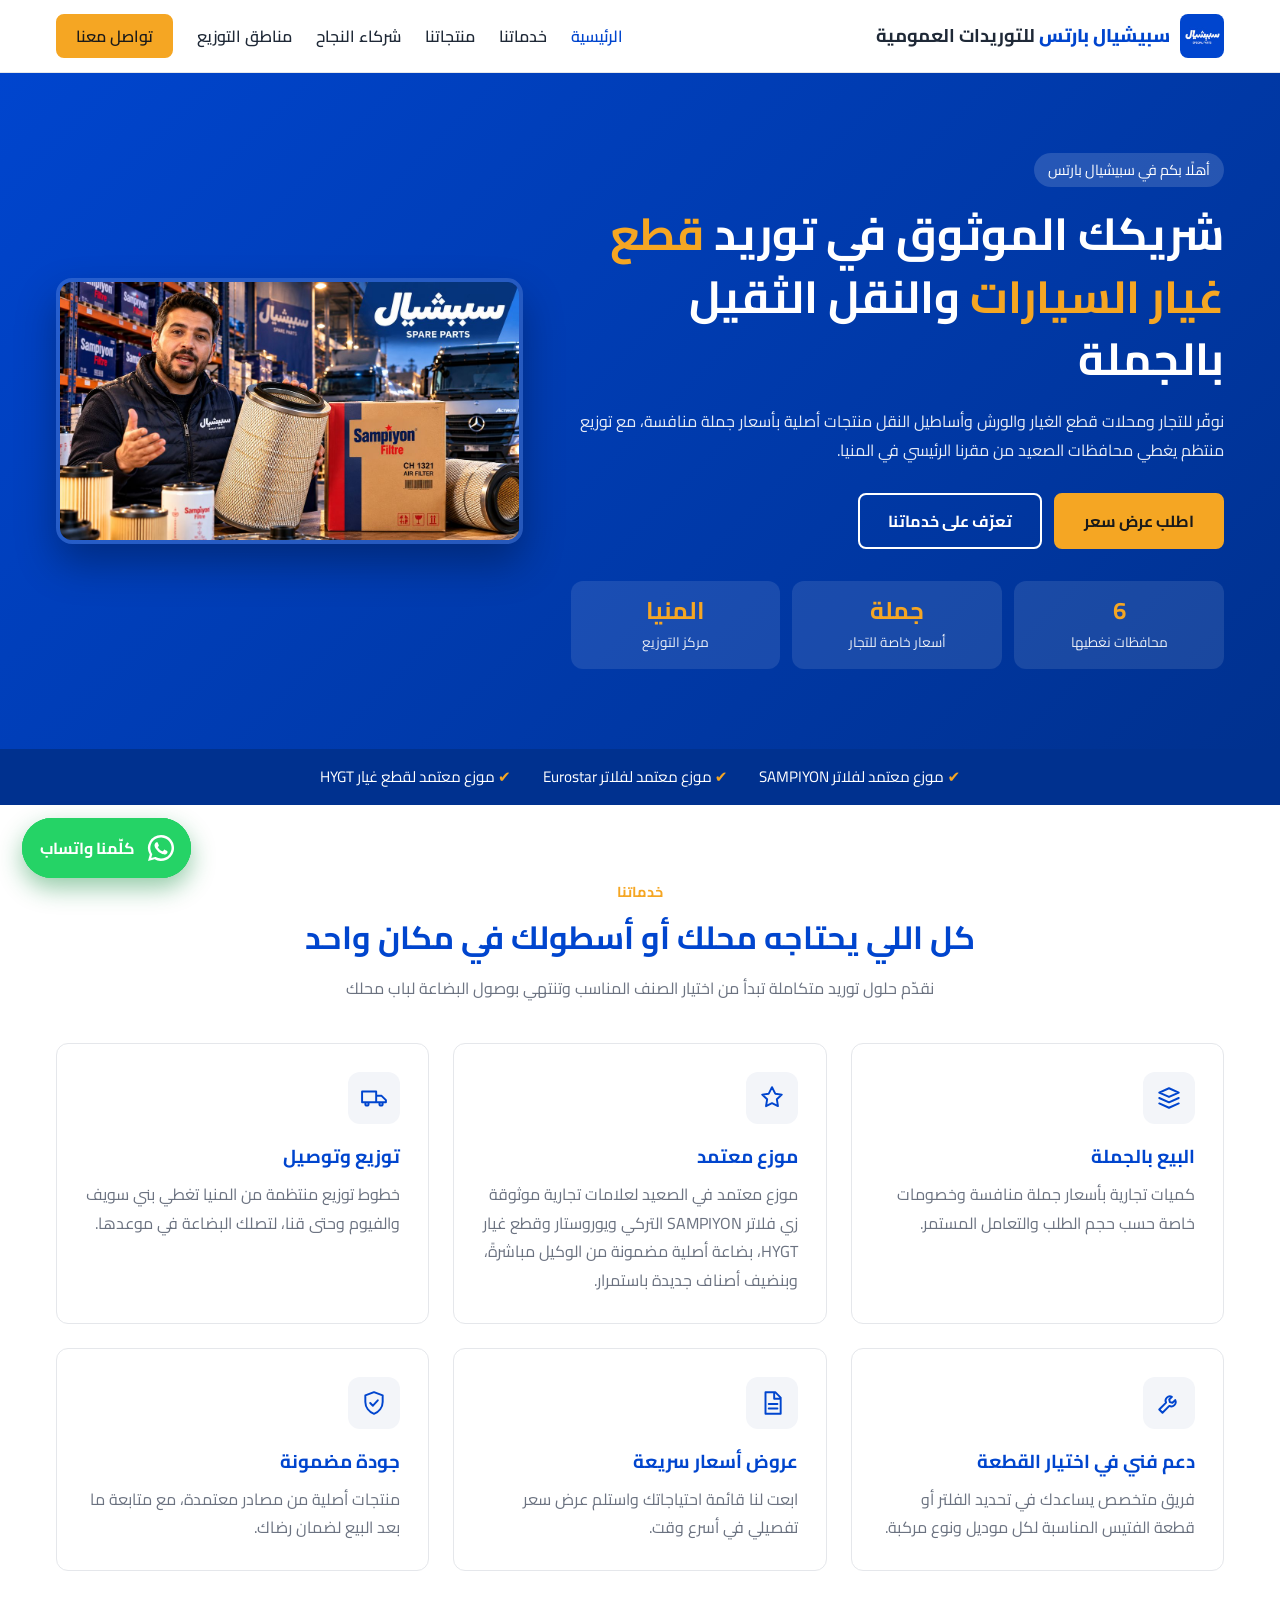
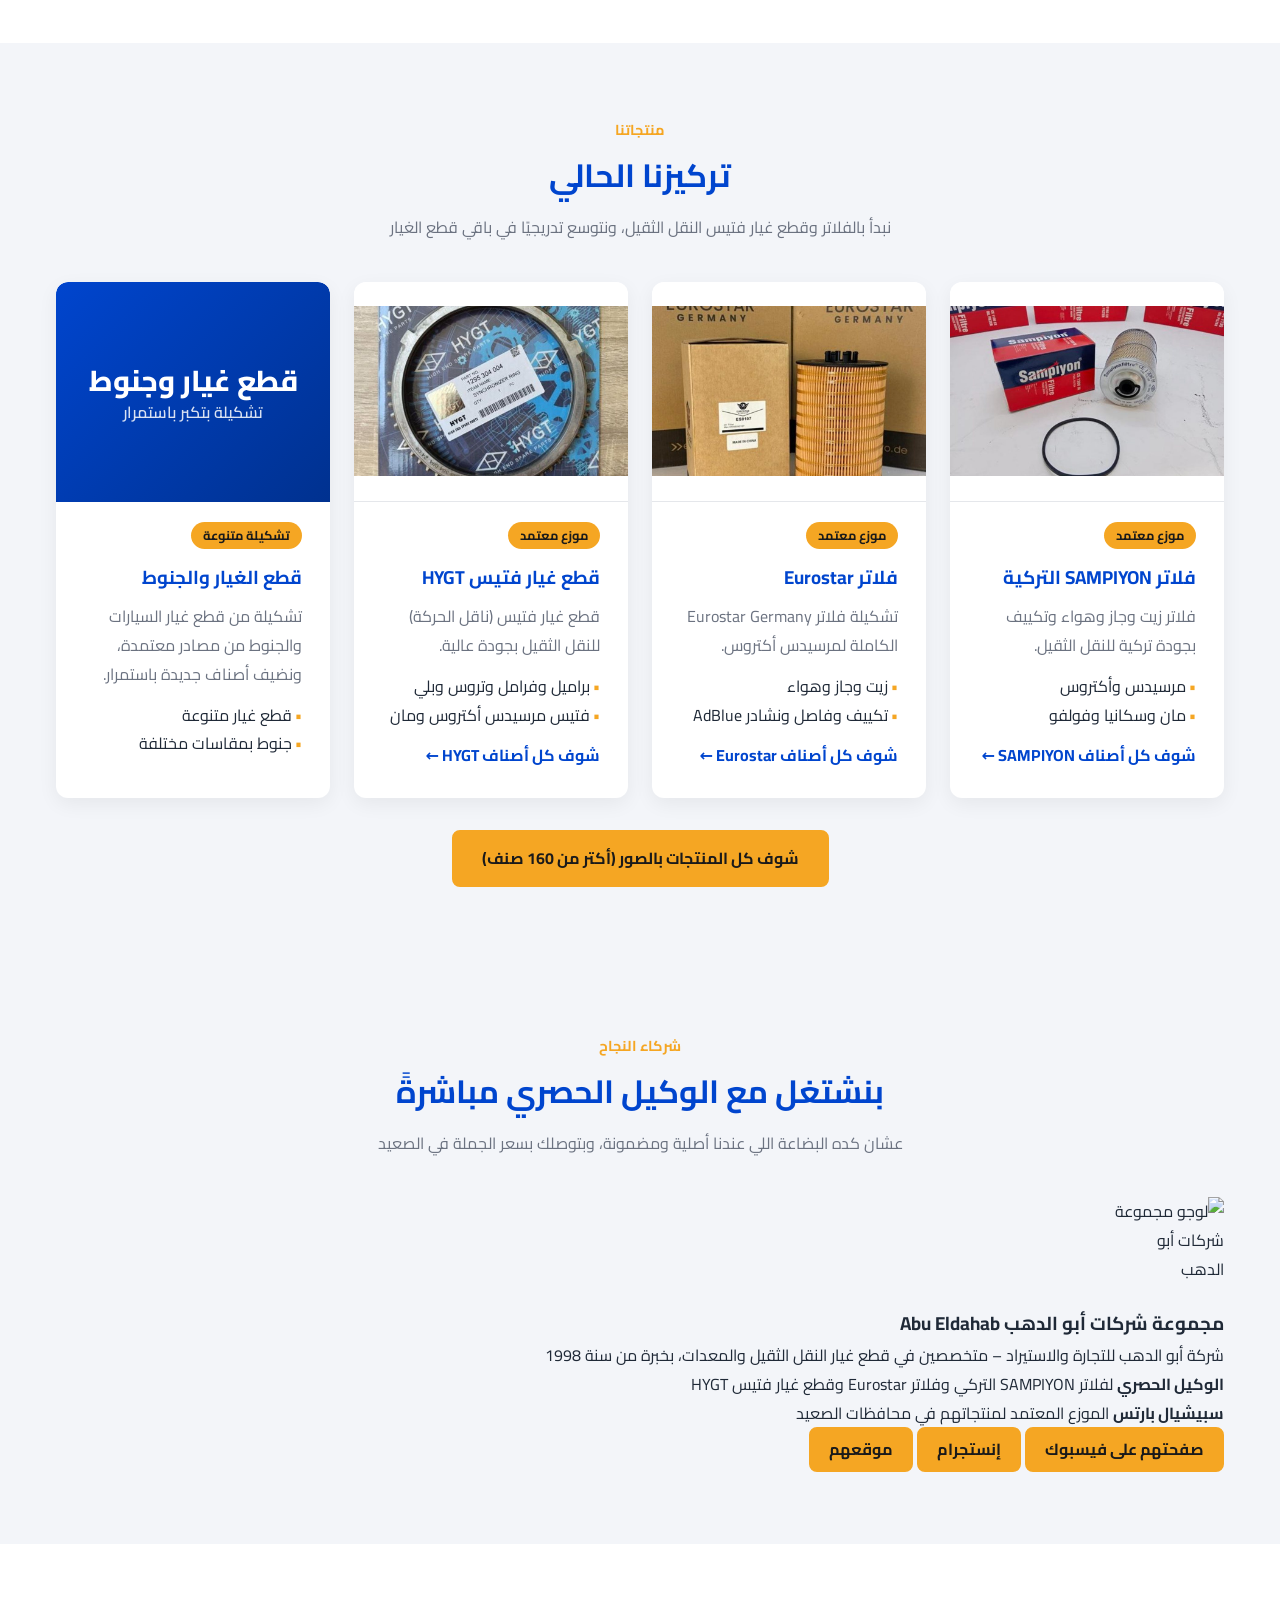
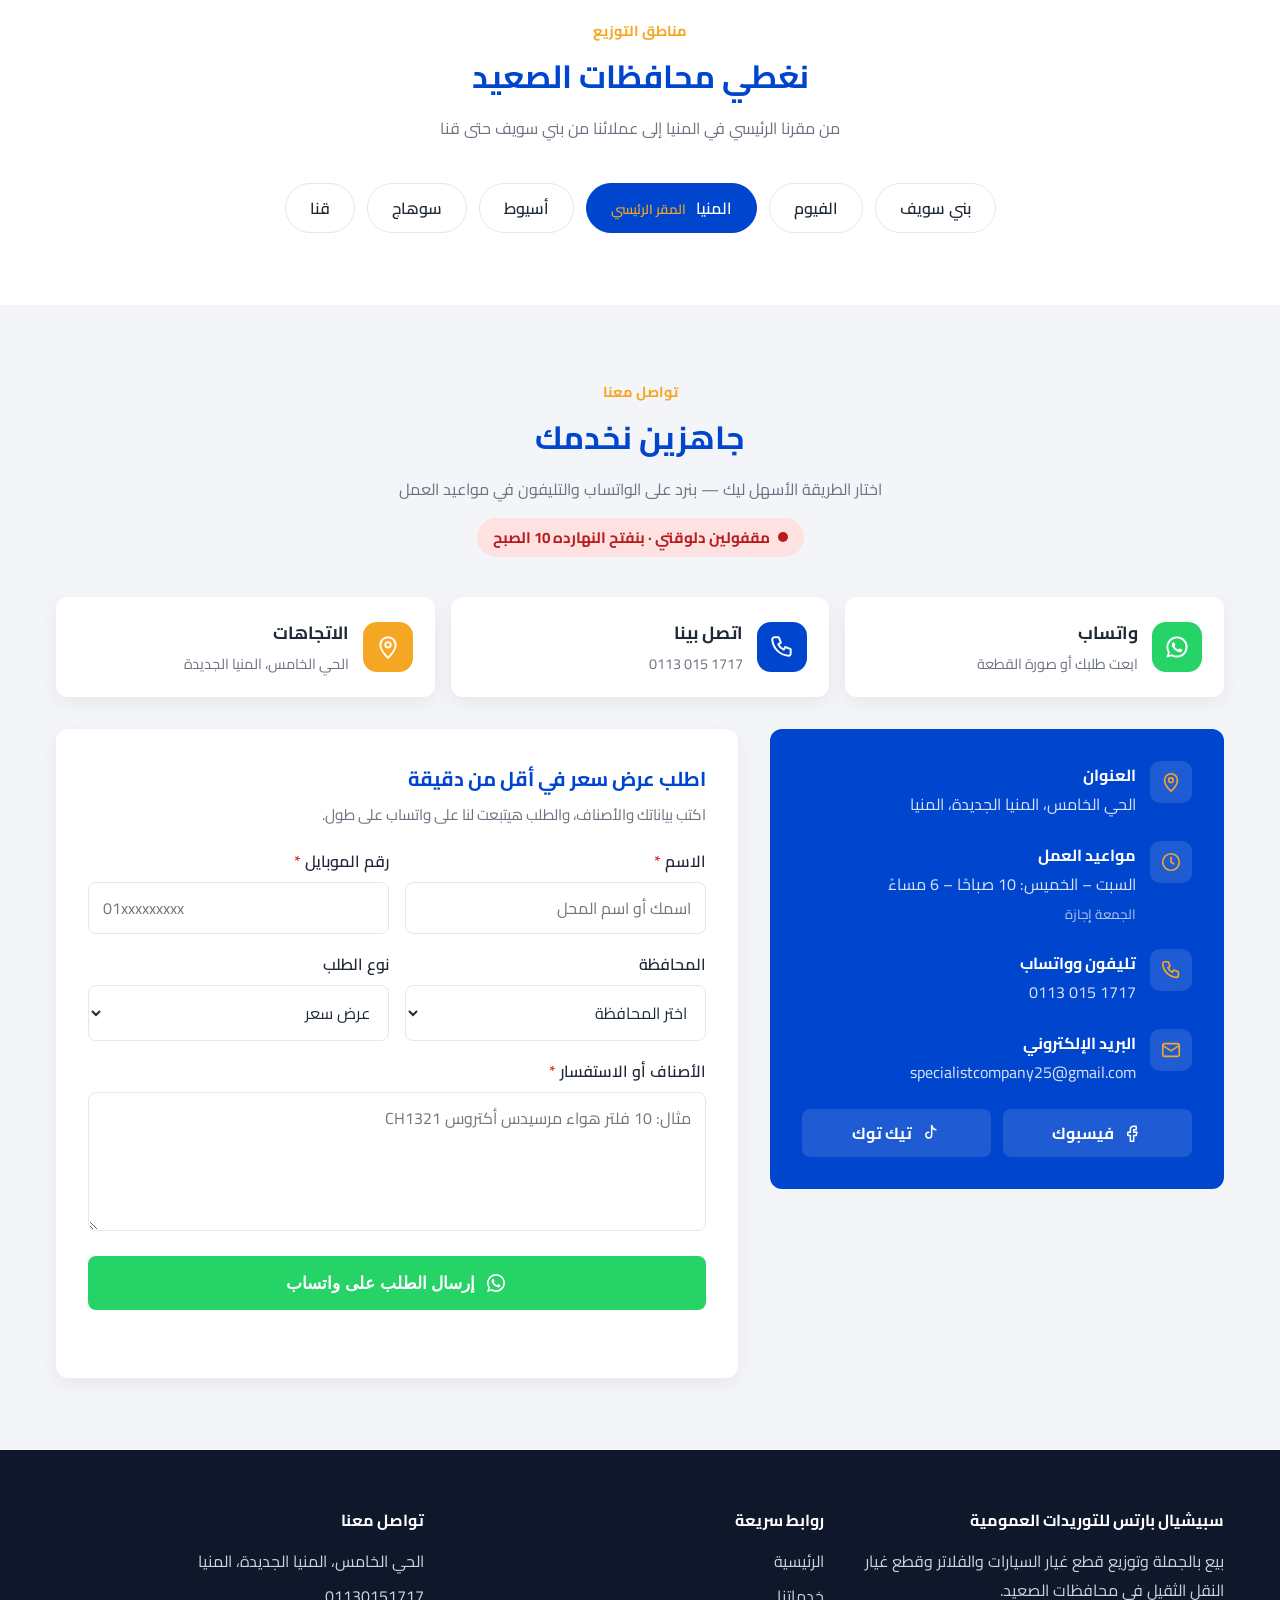
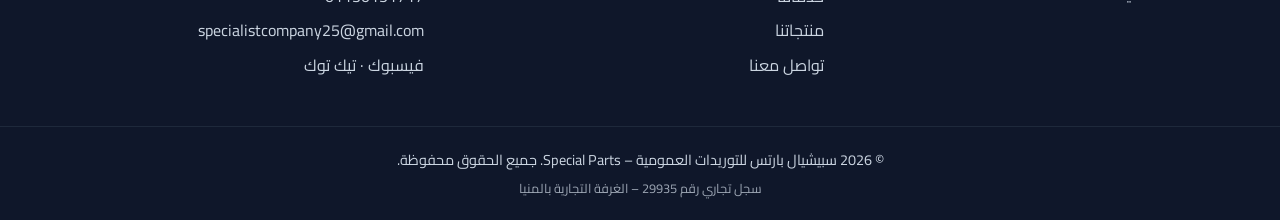
==== commit cd9ae5db: "موزع معتمد بدل وكيل حصري + قسم شركاء النجاح" ====
--- a/index.html
+++ b/index.html
@@ -8,7 +8,7 @@
 
   <!-- العنوان والوصف اللي بيظهروا في نتايج بحث جوجل -->
   <title>سبيشيال بارتس | فلاتر وقطع غيار نقل ثقيل بالجملة في المنيا والصعيد</title>
-  <meta name="description" content="سبيشيال بارتس للتوريدات العمومية بالمنيا: وكيل حصري لفلاتر SAMPIYON التركي ويوروستار وقطع غيار فتيس HYGT للنقل الثقيل. أسعار جملة وتوزيع لكل محافظات الصعيد.">
+  <meta name="description" content="سبيشيال بارتس للتوريدات العمومية بالمنيا: موزع معتمد في الصعيد لفلاتر SAMPIYON التركي ويوروستار وقطع غيار فتيس HYGT للنقل الثقيل. أسعار جملة وتوزيع لكل محافظات الصعيد.">
   <meta name="keywords" content="سبيشيال بارتس, سبيشيال بارتس للتوريدات العمومية, سبشيال بارتس, سبيشال بارتس, سبيشيال بارتس للتوريدات العمومية, Special Parts, قطع غيار, قطع غيار سيارات, قطع غيار نقل ثقيل, قطع غيار بالجملة, فلاتر, فلاتر بالجملة, فلاتر نقل ثقيل, فلاتر مرسيدس, فلاتر أكتروس, فلاتر سكانيا, فلاتر فولفو, فلاتر مان, فلتر هواء, فلتر زيت, فلتر سولار, SAMPIYON, شامبيون, فلاتر تركي, Eurostar, يوروستار, HYGT, قطع غيار فتيس, فتيس نقل ثقيل, ناقل حركة, تروس فتيس, جنوط, تجارة وتوريدات, توريدات قطع غيار, قطع غيار المنيا, قطع غيار الصعيد, قطع غيار أسيوط, قطع غيار سوهاج, قطع غيار بني سويف, قطع غيار الفيوم, قطع غيار قنا">
   <meta name="author" content="سبيشيال بارتس للتوريدات العمومية">
   <meta name="robots" content="index, follow, max-image-preview:large, max-snippet:-1">
@@ -31,7 +31,7 @@
   <meta property="og:locale" content="ar_EG">
   <meta property="og:site_name" content="سبيشيال بارتس للتوريدات العمومية">
   <meta property="og:title" content="سبيشيال بارتس | فلاتر وقطع غيار نقل ثقيل بالجملة في الصعيد">
-  <meta property="og:description" content="وكيل حصري لفلاتر SAMPIYON ويوروستار وقطع غيار فتيس HYGT. أسعار جملة للتجار والورش وتوزيع لكل الصعيد من المنيا. اطلب على واتساب 01130151717">
+  <meta property="og:description" content="موزع معتمد في الصعيد لفلاتر SAMPIYON ويوروستار وقطع غيار فتيس HYGT. أسعار جملة للتجار والورش وتوزيع لكل الصعيد من المنيا. اطلب على واتساب 01130151717">
   <meta property="og:image" content="https://specialparts.github.io/images/og-image.jpg">
   <meta property="og:image:type" content="image/jpeg">
   <meta property="og:image:width" content="1200">
@@ -41,7 +41,7 @@
   <!-- شكل اللينك على X (تويتر) وتيليجرام -->
   <meta name="twitter:card" content="summary_large_image">
   <meta name="twitter:title" content="سبيشيال بارتس | فلاتر وقطع غيار نقل ثقيل بالجملة في الصعيد">
-  <meta name="twitter:description" content="وكيل حصري لفلاتر SAMPIYON ويوروستار وقطع غيار فتيس HYGT. توزيع بالجملة لكل الصعيد من المنيا.">
+  <meta name="twitter:description" content="موزع معتمد في الصعيد لفلاتر SAMPIYON ويوروستار وقطع غيار فتيس HYGT. توزيع بالجملة لكل الصعيد من المنيا.">
   <meta name="twitter:image" content="https://specialparts.github.io/images/og-image.jpg">
 
   <!-- بيانات الشركة لجوجل (بتظهر في نتايج البحث والخرائط) -->
@@ -54,7 +54,7 @@
         "@id": "https://specialparts.github.io/#business",
         "name": "سبيشيال بارتس للتوريدات العمومية",
         "alternateName": ["Special Parts", "سبيشيال بارتس"],
-        "description": "بيع بالجملة وتوزيع فلاتر وقطع غيار النقل الثقيل في محافظات الصعيد. وكيل حصري لفلاتر SAMPIYON التركي ويوروستار وقطع غيار فتيس HYGT.",
+        "description": "بيع بالجملة وتوزيع فلاتر وقطع غيار النقل الثقيل في محافظات الصعيد. موزع معتمد لفلاتر SAMPIYON التركي ويوروستار وقطع غيار فتيس HYGT.",
         "url": "https://specialparts.github.io/",
         "logo": "https://specialparts.github.io/images/favicon-192.png",
         "image": "https://specialparts.github.io/images/og-image.jpg",
@@ -159,6 +159,7 @@
           <li><a href="#home" class="active">الرئيسية</a></li>
           <li><a href="#services">خدماتنا</a></li>
           <li><a href="products.html">منتجاتنا</a></li>
+          <li><a href="#partners">شركاء النجاح</a></li>
           <li><a href="#coverage">مناطق التوزيع</a></li>
           <li><a href="#contact" class="btn btn-sm">تواصل معنا</a></li>
         </ul>
@@ -198,9 +199,9 @@
     <!-- ===================== شريط الثقة ===================== -->
     <section class="trust-bar">
       <div class="container trust-inner">
-        <span>وكيل حصري لفلاتر SAMPIYON</span>
-        <span>وكيل حصري لفلاتر Eurostar</span>
-        <span>وكيل حصري لقطع غيار HYGT</span>
+        <span>موزع معتمد لفلاتر SAMPIYON</span>
+        <span>موزع معتمد لفلاتر Eurostar</span>
+        <span>موزع معتمد لقطع غيار HYGT</span>
       </div>
     </section>
 
@@ -226,8 +227,8 @@
             <div class="service-icon" aria-hidden="true">
               <svg viewBox="0 0 24 24"><path d="M12 2l3 6 6 .9-4.5 4.3 1 6.3L12 16.8 6.5 19.5l1-6.3L3 8.9 9 8z"/></svg>
             </div>
-            <h3>توكيلات حصرية</h3>
-            <p>وكلاء حصريون لعلامات تجارية موثوقة مثل فلاتر SAMPIYON التركي ويوروستار الصيني وقطع غيار HYGT، ونضيف توكيلات جديدة باستمرار.</p>
+            <h3>موزع معتمد</h3>
+            <p>موزع معتمد في الصعيد لعلامات تجارية موثوقة زي فلاتر SAMPIYON التركي ويوروستار وقطع غيار HYGT، بضاعة أصلية مضمونة من الوكيل مباشرةً، وبنضيف أصناف جديدة باستمرار.</p>
           </article>
 
           <article class="service">
@@ -276,7 +277,7 @@
         <div class="cards">
           <article class="card">
             <img src="images/brand-sampiyon.jpg" alt="فلاتر SAMPIYON التركية لمرسيدس وأكتروس ومان وسكانيا" class="card-img card-img-contain" loading="lazy">
-            <div class="card-tag">وكيل حصري</div>
+            <div class="card-tag">موزع معتمد</div>
             <h3>فلاتر SAMPIYON التركية</h3>
             <p>فلاتر زيت وجاز وهواء وتكييف بجودة تركية للنقل الثقيل.</p>
             <ul>
@@ -287,7 +288,7 @@
           </article>
           <article class="card">
             <img src="images/brand-eurostar.jpg" alt="فلاتر Eurostar لمرسيدس أكتروس" class="card-img card-img-contain" loading="lazy">
-            <div class="card-tag">وكيل حصري</div>
+            <div class="card-tag">موزع معتمد</div>
             <h3>فلاتر Eurostar</h3>
             <p>تشكيلة فلاتر Eurostar Germany الكاملة لمرسيدس أكتروس.</p>
             <ul>
@@ -298,7 +299,7 @@
           </article>
           <article class="card">
             <img src="images/brand-hygt.jpg" alt="قطع غيار فتيس HYGT للنقل الثقيل" class="card-img card-img-contain" loading="lazy">
-            <div class="card-tag">وكيل حصري</div>
+            <div class="card-tag">موزع معتمد</div>
             <h3>قطع غيار فتيس HYGT</h3>
             <p>قطع غيار فتيس (ناقل الحركة) للنقل الثقيل بجودة عالية.</p>
             <ul>
@@ -319,6 +320,33 @@
           </article>
         </div>
         <div class="center-cta"><a href="products.html" class="btn">شوف كل المنتجات بالصور (أكتر من 160 صنف)</a></div>
+      </div>
+    </section>
+
+    <!-- ===================== شركاء النجاح ===================== -->
+    <section id="partners" class="section section-alt partners-section">
+      <div class="container">
+        <div class="section-head">
+          <span class="eyebrow">شركاء النجاح</span>
+          <h2>بنشتغل مع الوكيل الحصري مباشرةً</h2>
+          <p>عشان كده البضاعة اللي عندنا أصلية ومضمونة، وبتوصلك بسعر الجملة في الصعيد</p>
+        </div>
+        <article class="partner-card">
+          <img src="images/partner-abueldahab.jpg" alt="لوجو مجموعة شركات أبو الدهب" class="partner-logo" loading="lazy" width="110" height="110">
+          <div class="partner-body">
+            <h3>مجموعة شركات أبو الدهب <span dir="ltr">Abu Eldahab</span></h3>
+            <p class="partner-sub">شركة أبو الدهب للتجارة والاستيراد – متخصصين في قطع غيار النقل الثقيل والمعدات، بخبرة من سنة 1998</p>
+            <ul class="partner-facts">
+              <li><strong>الوكيل الحصري</strong> لفلاتر SAMPIYON التركي وفلاتر Eurostar وقطع غيار فتيس HYGT</li>
+              <li><strong>سبيشيال بارتس</strong> الموزع المعتمد لمنتجاتهم في محافظات الصعيد</li>
+            </ul>
+            <div class="partner-links">
+              <a href="https://www.facebook.com/share/1FEjB7hwdY/" target="_blank" rel="noopener" class="btn btn-sm">صفحتهم على فيسبوك</a>
+              <a href="https://www.instagram.com/abueldahab.egy/" target="_blank" rel="noopener" class="btn btn-sm btn-ghost">إنستجرام</a>
+              <a href="https://samehsas.wixsite.com/dhbgroup" target="_blank" rel="noopener" class="btn btn-sm btn-ghost">موقعهم</a>
+            </div>
+          </div>
+        </article>
       </div>
     </section>
 
--- a/css/style.css
+++ b/css/style.css
@@ -459,3 +459,4 @@
 .p-real-strip { display: flex; gap: 12px; overflow-x: auto; padding-bottom: 8px; scroll-snap-type: x mandatory; }
 .p-real-strip img { height: 260px; width: auto; max-width: none; border-radius: var(--radius); box-shadow: var(--shadow); scroll-snap-align: start; background: #fff; }
 @media (max-width: 560px) { .p-real-strip img { height: 200px; } }
+.footer-bottom .legal { font-size: .8rem; opacity: .75; margin-top: 4px; }
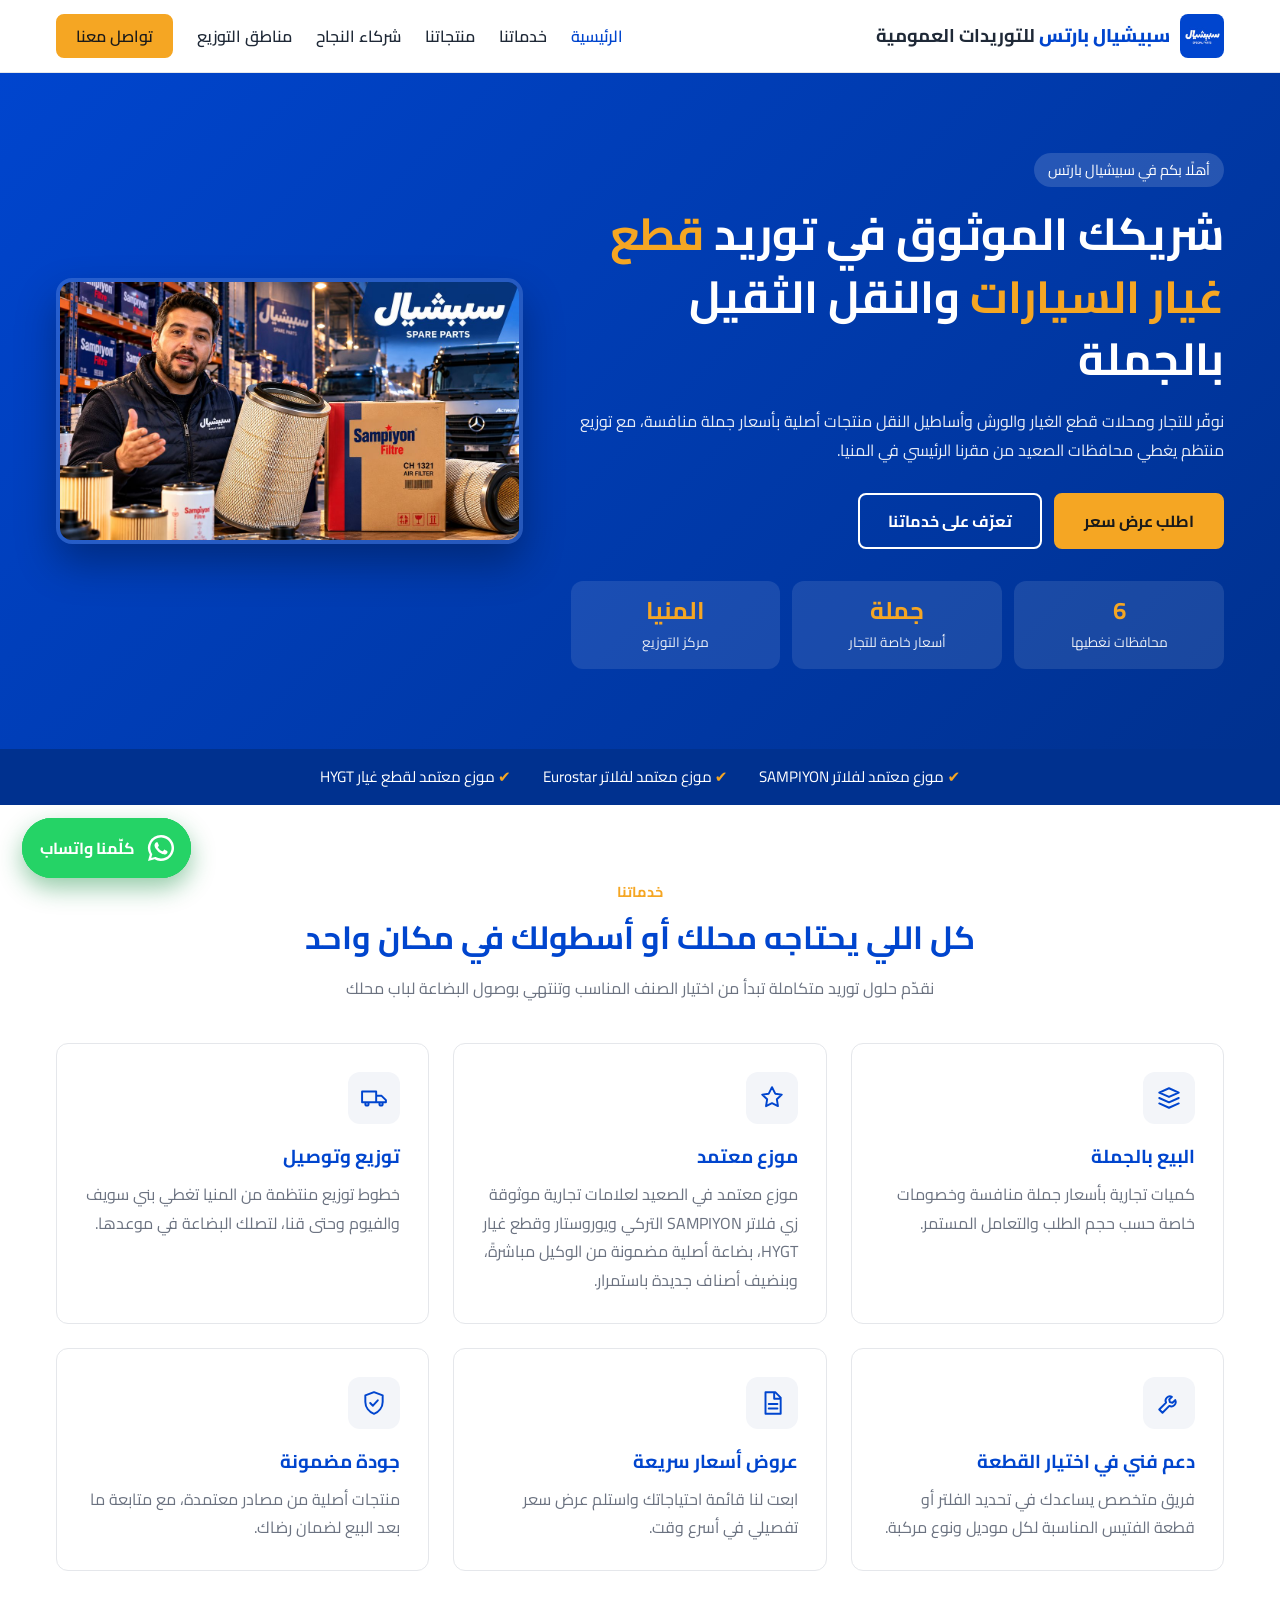
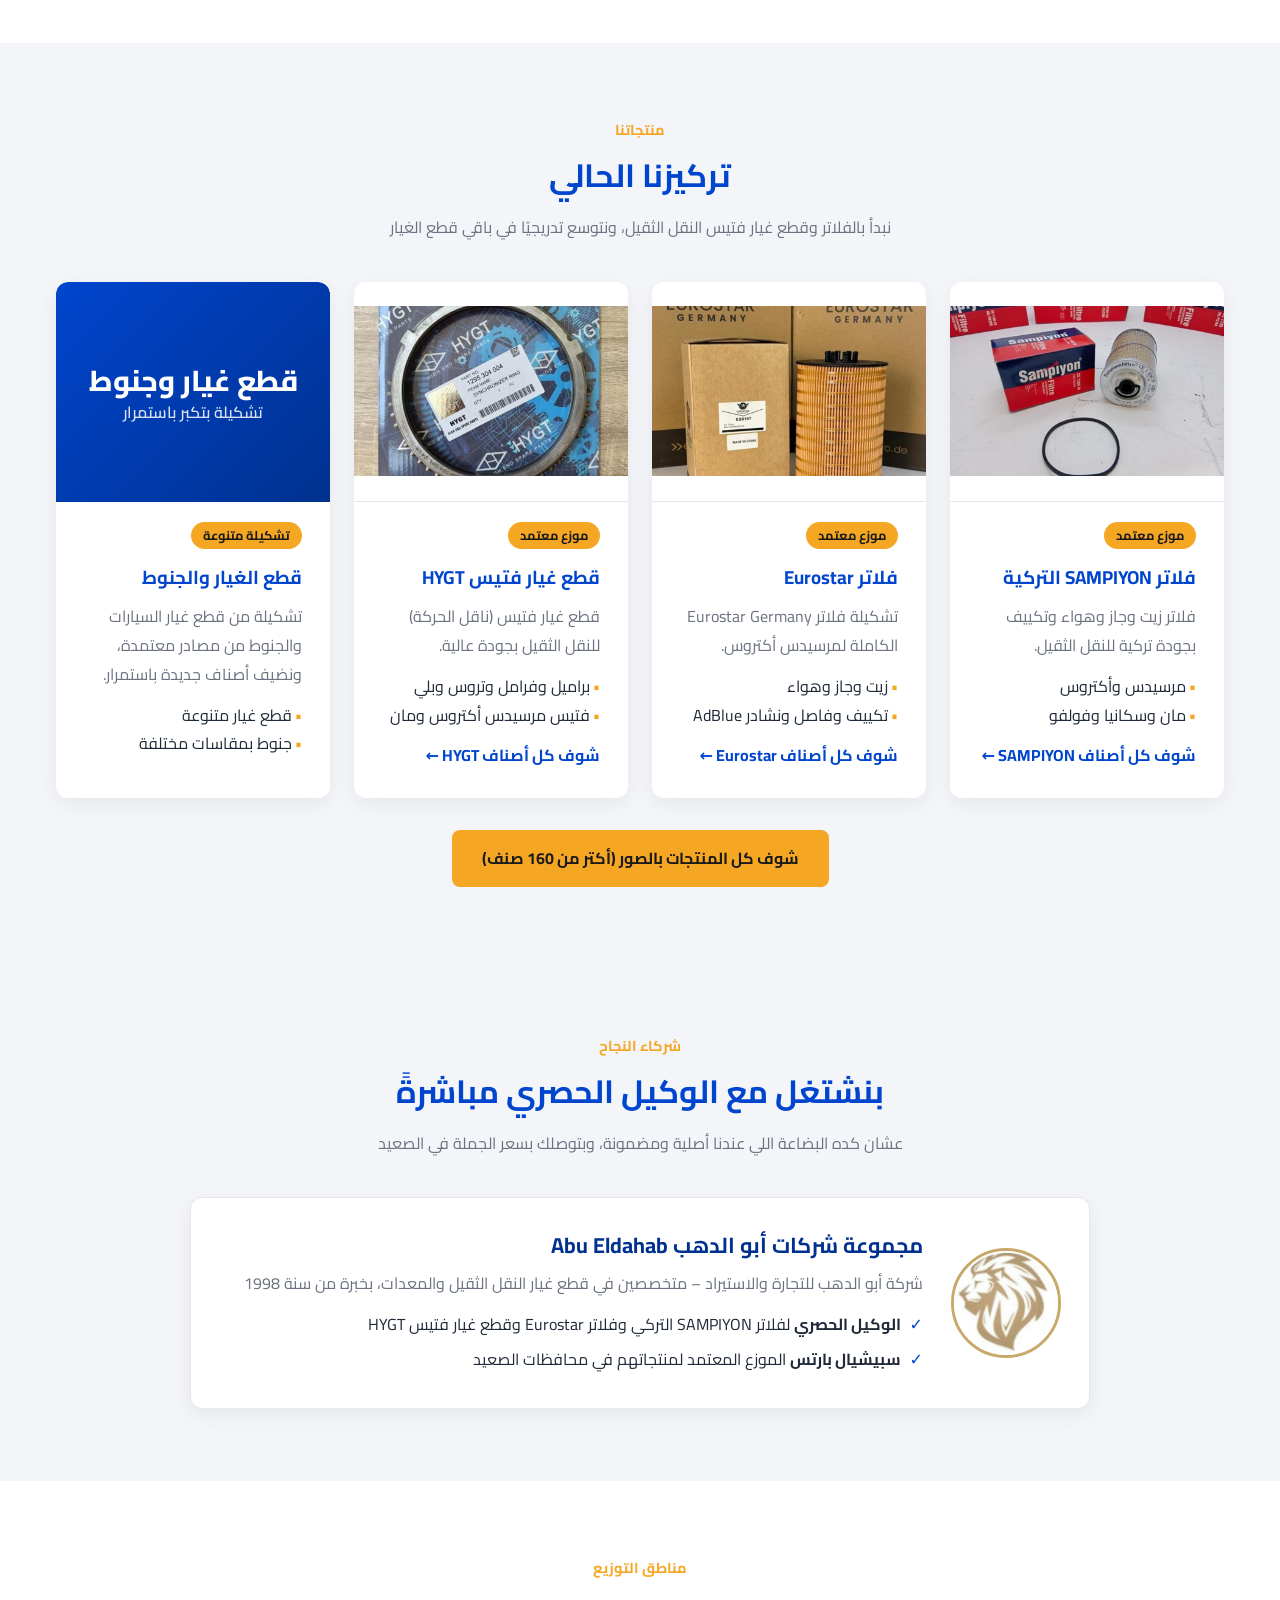
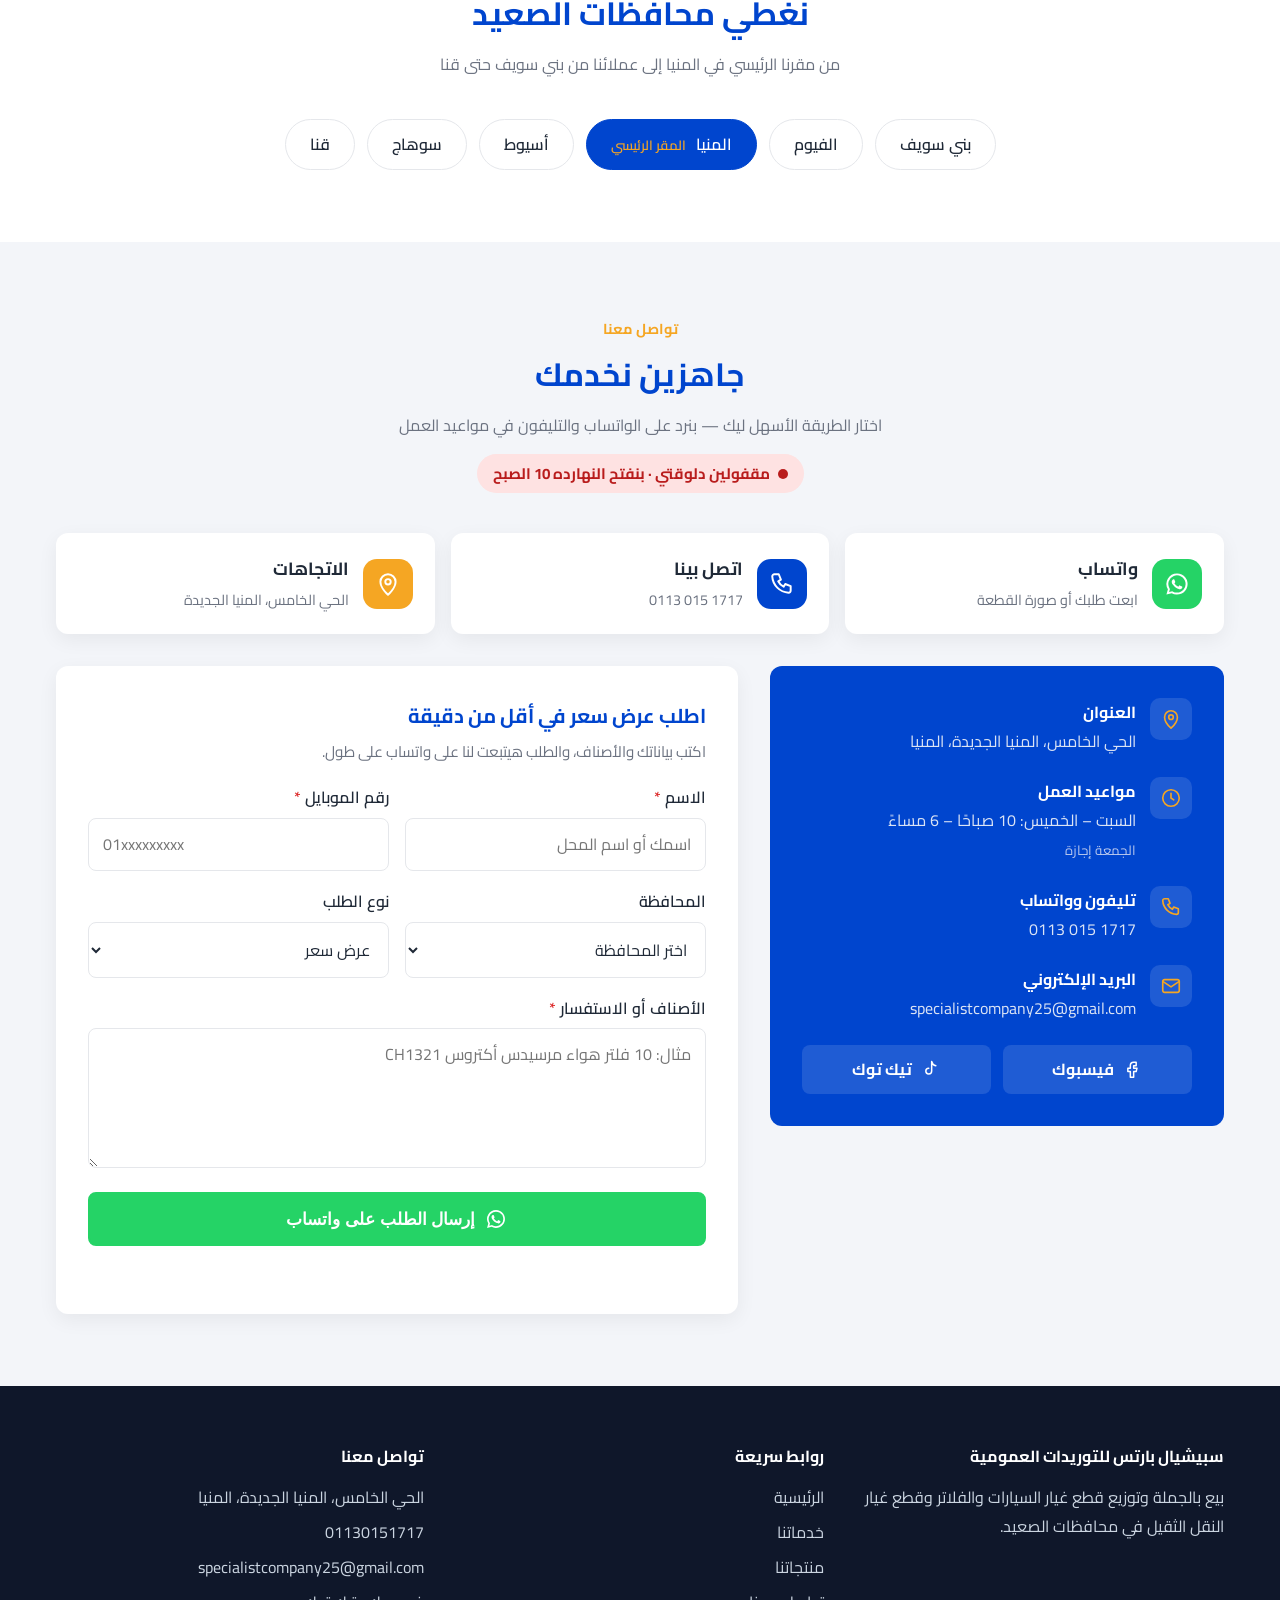
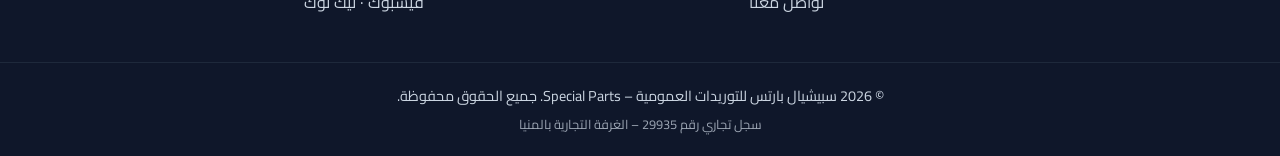
==== commit 17f7395b: "Add files via upload" ====
--- a/index.html
+++ b/index.html
@@ -340,11 +340,6 @@
               <li><strong>الوكيل الحصري</strong> لفلاتر SAMPIYON التركي وفلاتر Eurostar وقطع غيار فتيس HYGT</li>
               <li><strong>سبيشيال بارتس</strong> الموزع المعتمد لمنتجاتهم في محافظات الصعيد</li>
             </ul>
-            <div class="partner-links">
-              <a href="https://www.facebook.com/share/1FEjB7hwdY/" target="_blank" rel="noopener" class="btn btn-sm">صفحتهم على فيسبوك</a>
-              <a href="https://www.instagram.com/abueldahab.egy/" target="_blank" rel="noopener" class="btn btn-sm btn-ghost">إنستجرام</a>
-              <a href="https://samehsas.wixsite.com/dhbgroup" target="_blank" rel="noopener" class="btn btn-sm btn-ghost">موقعهم</a>
-            </div>
           </div>
         </article>
       </div>
--- a/css/style.css
+++ b/css/style.css
@@ -460,3 +460,17 @@
 .p-real-strip img { height: 260px; width: auto; max-width: none; border-radius: var(--radius); box-shadow: var(--shadow); scroll-snap-align: start; background: #fff; }
 @media (max-width: 560px) { .p-real-strip img { height: 200px; } }
 .footer-bottom .legal { font-size: .8rem; opacity: .75; margin-top: 4px; }
+
+/* ----- شركاء النجاح ----- */
+.partner-card { display: flex; gap: 28px; align-items: center; background: #fff; border: 1px solid var(--border);
+  border-radius: var(--radius); box-shadow: var(--shadow); padding: 28px; max-width: 900px; margin: 0 auto; }
+.partner-logo { width: 110px; height: 110px; border-radius: 50%; border: 3px solid #c8a96a; flex: none; object-fit: cover; }
+.partner-body { min-width: 0; }
+.partner-body h3 { font-size: 1.35rem; color: var(--primary-dark); margin-bottom: 4px; }
+.partner-sub { color: var(--muted); margin-bottom: 12px; }
+.partner-facts li { position: relative; padding-right: 22px; margin-bottom: 6px; }
+.partner-facts li::before { content: "✓"; position: absolute; right: 0; color: var(--primary); font-weight: 800; }
+.partner-links { display: flex; flex-wrap: wrap; gap: 10px; margin-top: 14px; }
+.btn-ghost { background: transparent; color: var(--primary); border: 2px solid var(--primary); }
+@media (max-width: 640px) { .partner-card { flex-direction: column; text-align: center; padding: 22px; }
+  .partner-facts li { text-align: right; } .partner-links { justify-content: center; } }
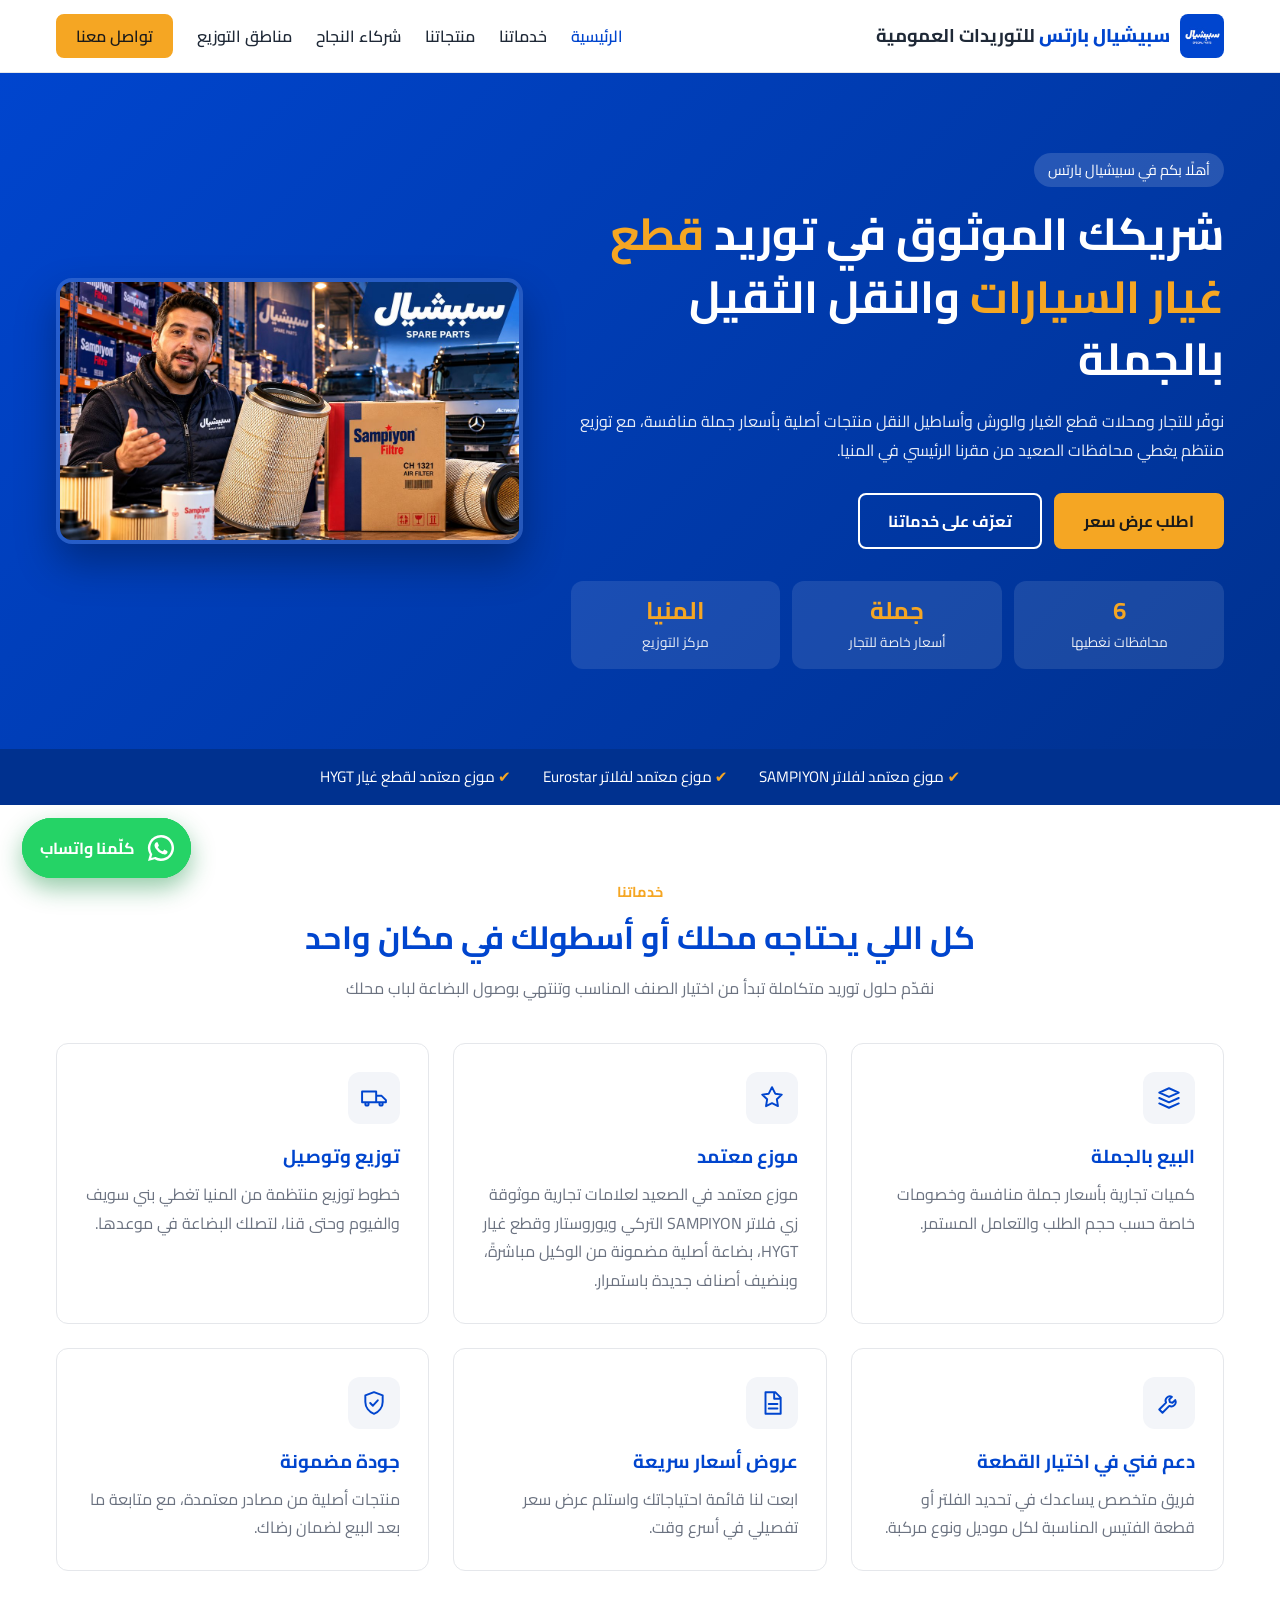
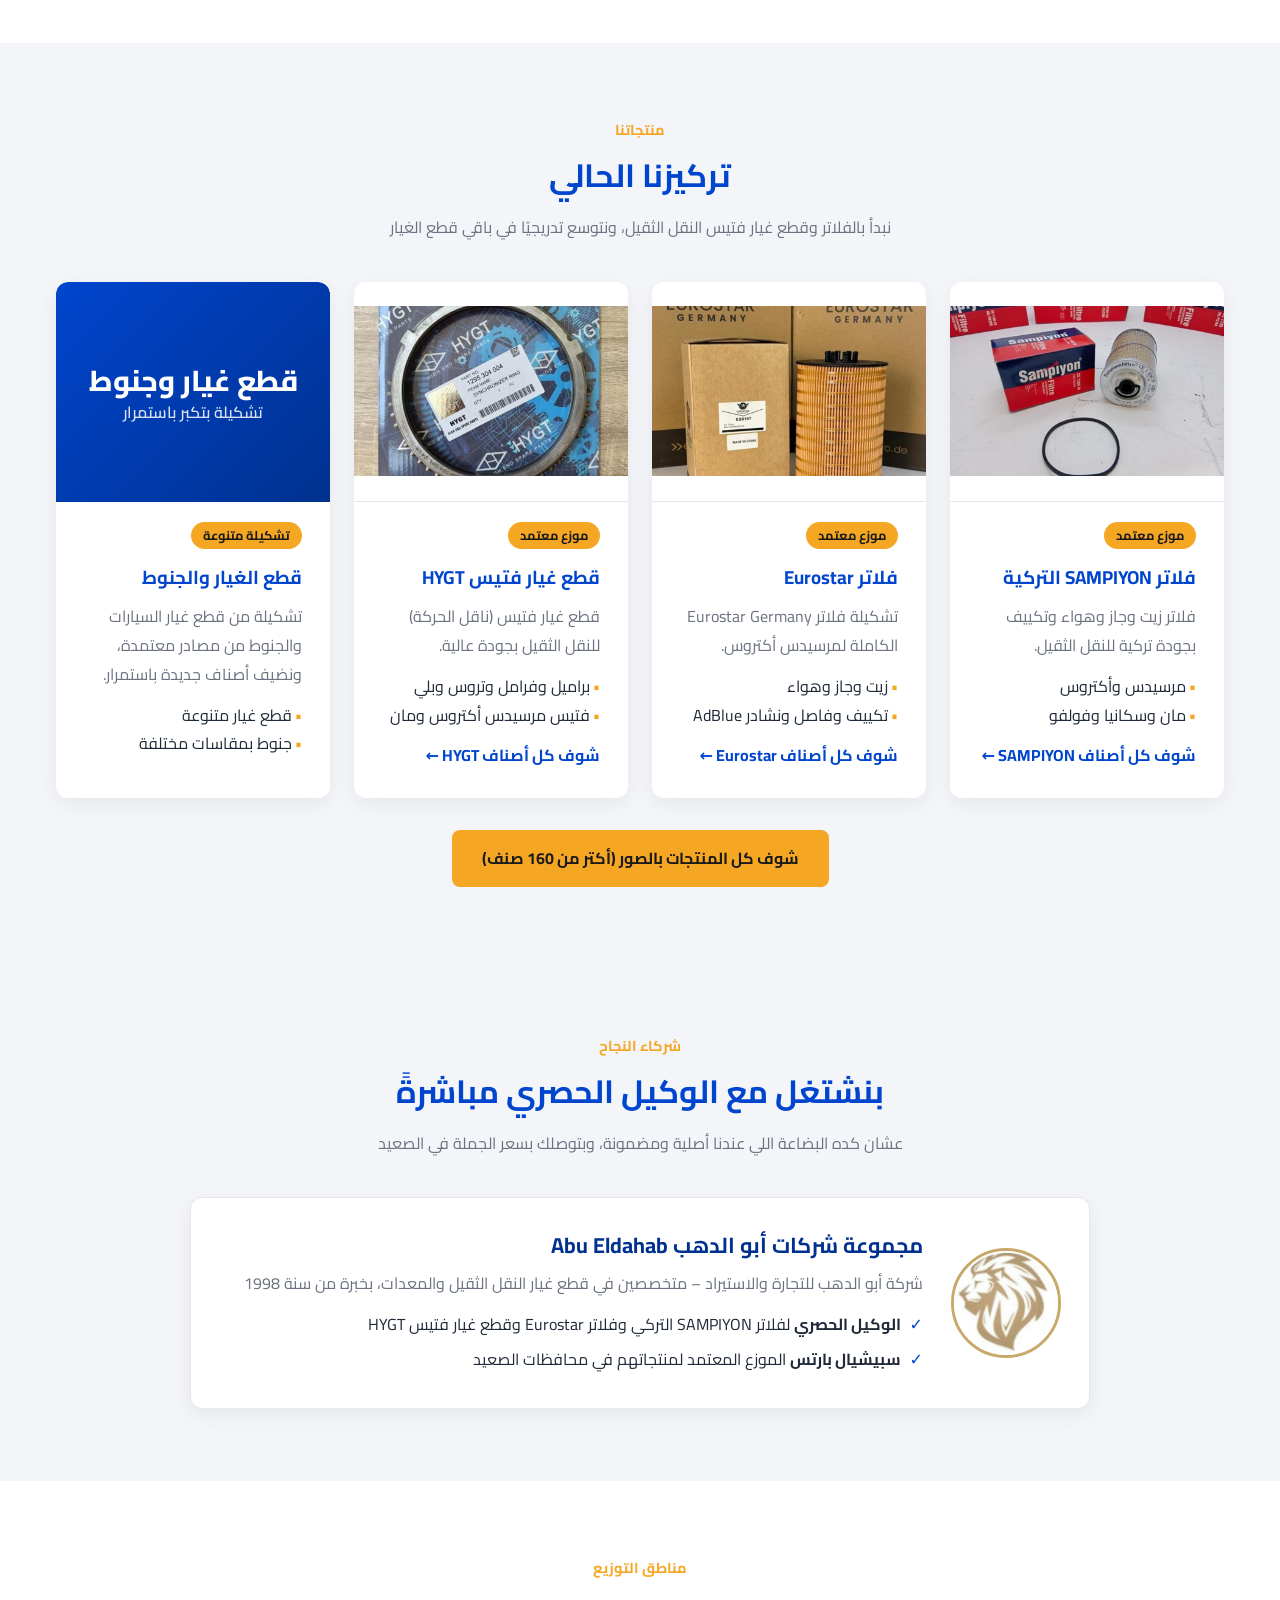
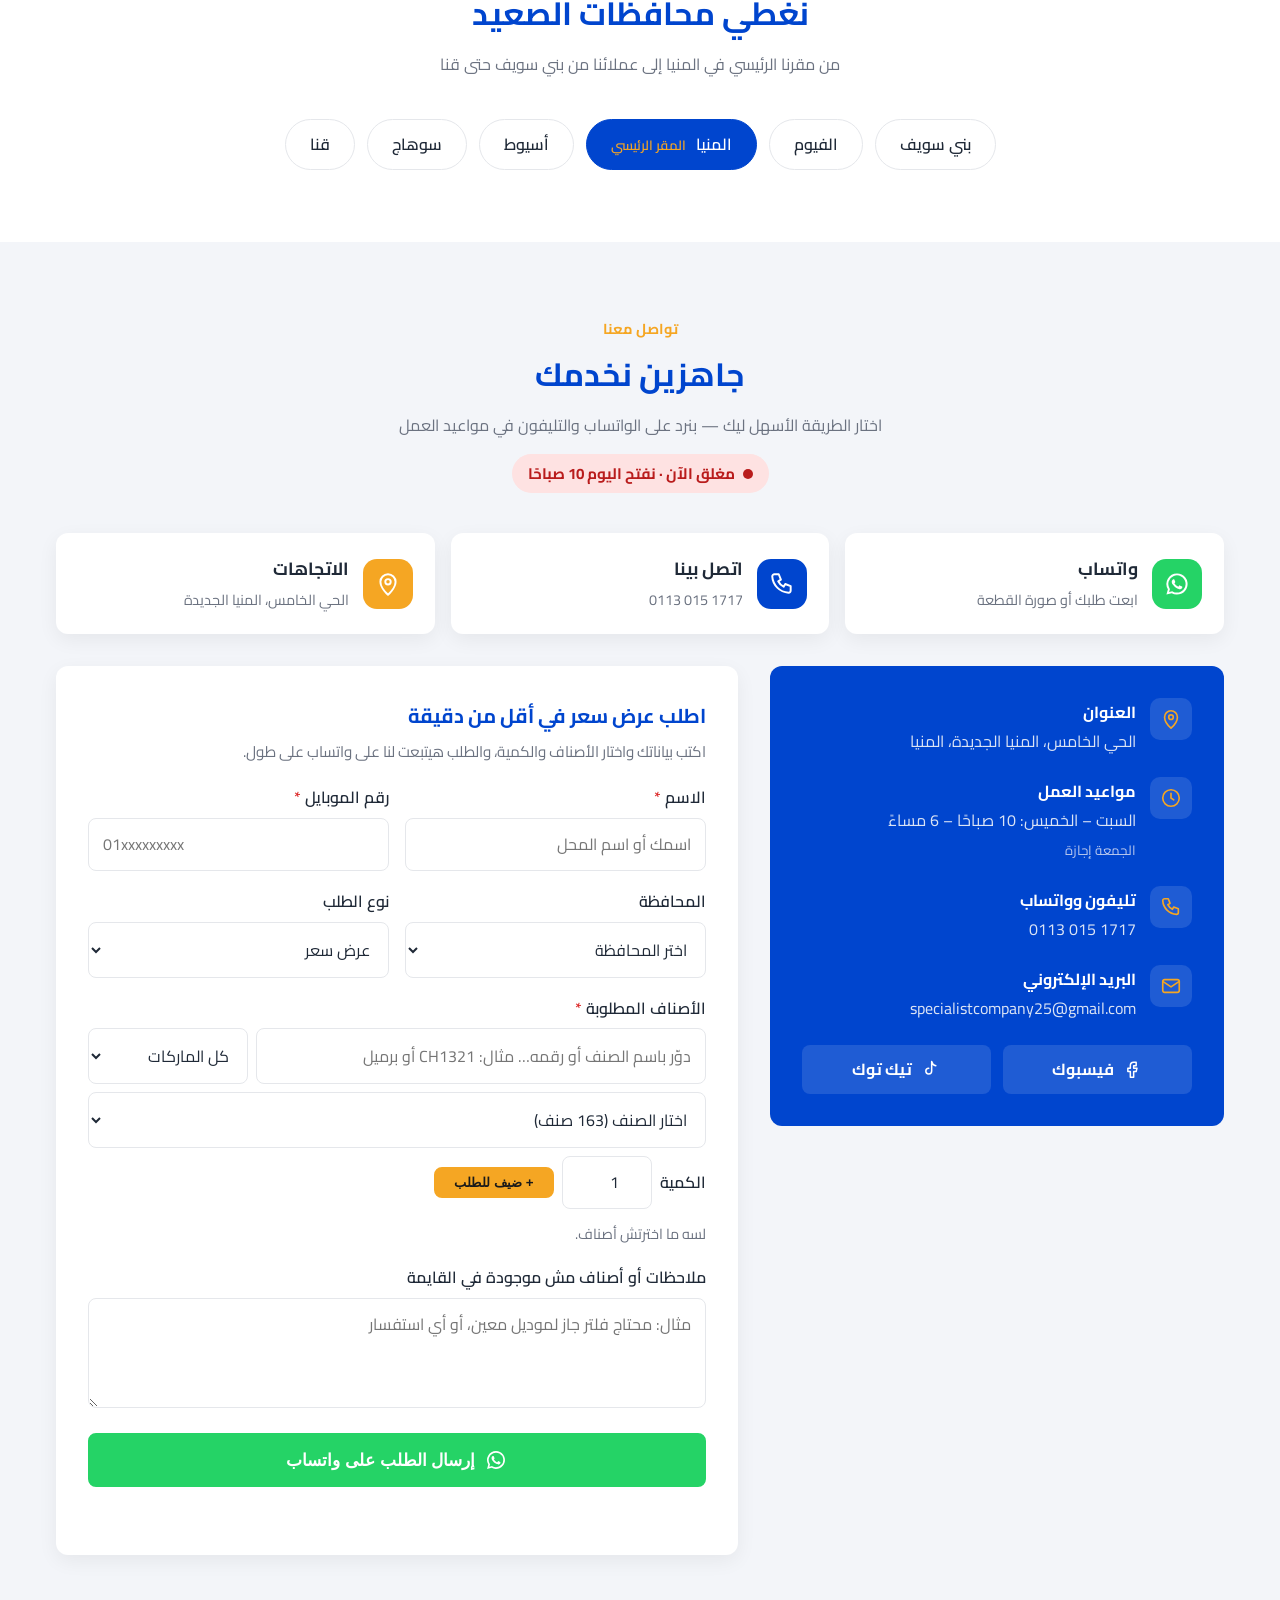
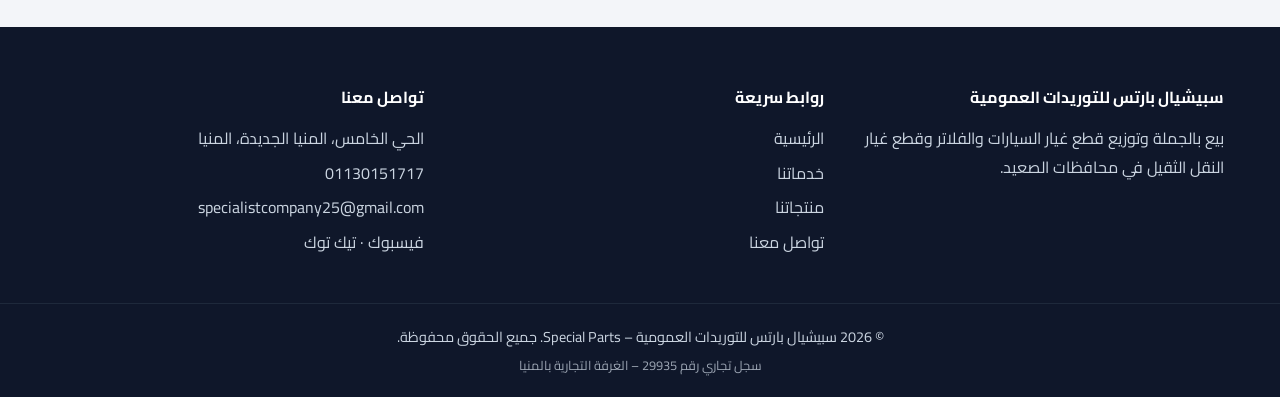
==== commit 6970fa6f: "Add files via upload" ====
--- a/index.html
+++ b/index.html
@@ -422,7 +422,7 @@
           <!-- نموذج طلب سريع -->
           <form class="contact-form" id="contactForm" novalidate>
             <h3 class="form-title">اطلب عرض سعر في أقل من دقيقة</h3>
-            <p class="form-hint">اكتب بياناتك والأصناف، والطلب هيتبعت لنا على واتساب على طول.</p>
+            <p class="form-hint">اكتب بياناتك واختار الأصناف والكمية، والطلب هيتبعت لنا على واتساب على طول.</p>
             <div class="form-row">
               <div class="form-group">
                 <label for="name">الاسم <span class="req">*</span></label>
@@ -457,9 +457,29 @@
                 </select>
               </div>
             </div>
+            <div class="form-group picker" id="picker">
+              <label for="pickSearch">الأصناف المطلوبة <span class="req">*</span></label>
+              <div class="picker-row">
+                <input type="search" id="pickSearch" placeholder="دوّر باسم الصنف أو رقمه… مثال: CH1321 أو برميل" autocomplete="off">
+                <select id="pickBrand" aria-label="الماركة">
+                  <option value="">كل الماركات</option>
+                  <option>SAMPIYON</option>
+                  <option>Eurostar</option>
+                  <option>HYGT</option>
+                </select>
+              </div>
+              <select id="pickItem" aria-label="اختار الصنف"></select>
+              <div class="picker-row picker-add">
+                <label for="pickQty" class="qty-label">الكمية</label>
+                <input type="number" id="pickQty" min="1" value="1" inputmode="numeric">
+                <button type="button" class="btn btn-sm" id="pickAdd">+ ضيف للطلب</button>
+              </div>
+              <ul class="picked" id="pickedList" aria-live="polite"></ul>
+              <p class="picked-empty" id="pickedEmpty">لسه ما اخترتش أصناف.</p>
+            </div>
             <div class="form-group">
-              <label for="message">الأصناف أو الاستفسار <span class="req">*</span></label>
-              <textarea id="message" name="message" rows="4" placeholder="مثال: 10 فلتر هواء مرسيدس أكتروس CH1321" required></textarea>
+              <label for="message">ملاحظات أو أصناف مش موجودة في القايمة</label>
+              <textarea id="message" name="message" rows="3" placeholder="مثال: محتاج فلتر جاز لموديل معين، أو أي استفسار"></textarea>
             </div>
             <button type="submit" class="btn btn-block btn-whatsapp btn-icon"><svg viewBox="0 0 32 32" aria-hidden="true"><path d="M16 3a13 13 0 00-11.2 19.6L3 29l6.6-1.7A13 13 0 1016 3zm0 23.6a10.6 10.6 0 01-5.4-1.5l-.4-.2-3.9 1 1-3.8-.3-.4A10.6 10.6 0 1116 26.6zm5.8-7.9c-.3-.2-1.9-.9-2.2-1s-.5-.2-.7.2-.8 1-1 1.2-.4.2-.7.1a8.7 8.7 0 01-4.3-3.8c-.3-.6.3-.5.9-1.7a.6.6 0 000-.5l-1-2.4c-.3-.6-.5-.5-.7-.5h-.6a1.2 1.2 0 00-.9.4 3.6 3.6 0 00-1.1 2.7 6.3 6.3 0 001.3 3.3 14.4 14.4 0 005.5 4.9c2 .9 2.8.9 3.9.8a3.3 3.3 0 002.1-1.5 2.7 2.7 0 00.2-1.5c-.1-.2-.3-.3-.7-.5z"/></svg> إرسال الطلب على واتساب</button>
             <p class="form-status" id="formStatus" role="status"></p>
@@ -519,6 +539,7 @@
   </div>
 
   <!-- ملف الجافاسكريبت -->
+  <script src="js/items-data.js"></script>
   <script src="js/main.js"></script>
 </body>
 </html>
--- a/css/style.css
+++ b/css/style.css
@@ -474,3 +474,23 @@
 .btn-ghost { background: transparent; color: var(--primary); border: 2px solid var(--primary); }
 @media (max-width: 640px) { .partner-card { flex-direction: column; text-align: center; padding: 22px; }
   .partner-facts li { text-align: right; } .partner-links { justify-content: center; } }
+
+/* ----- اختيار الأصناف في نموذج الطلب ----- */
+.picker-row { display: flex; gap: 8px; flex-wrap: wrap; margin-bottom: 8px; }
+.picker-row > input[type="search"] { flex: 1 1 220px; min-width: 0; }
+.picker-row > select { flex: 0 1 160px; }
+#pickItem { margin-bottom: 8px; }
+.picker-add { align-items: center; }
+.picker-add .qty-label { margin: 0; font-weight: 600; }
+.picker-add #pickQty { width: 90px; flex: none; text-align: center; }
+.picked { display: grid; gap: 6px; margin-top: 6px; }
+.picked li { display: flex; align-items: center; gap: 8px; background: var(--bg-alt); border: 1px solid var(--border);
+  border-radius: 10px; padding: 6px 10px; }
+.picked .p-txt { flex: 1; min-width: 0; font-size: .95rem; line-height: 1.5; }
+.picked .p-txt small { display: block; color: var(--muted); direction: ltr; text-align: right; }
+.picked input { width: 70px !important; text-align: center; padding: 4px 6px !important; }
+.picked .p-del { background: none; border: 0; color: #dc2626; font-size: 1.3rem; cursor: pointer; line-height: 1; padding: 0 4px; }
+.picked-empty { color: var(--muted); font-size: .9rem; margin-top: 4px; }
+.picker.invalid-box #pickItem, .picker.invalid-box #pickSearch { border-color: #dc2626; }
+.form-group .picker-row > input[type="search"], .form-group .picker-row > select { width: auto; }
+@media (max-width: 480px) { .form-group .picker-row > select { flex: 1 1 100%; } }
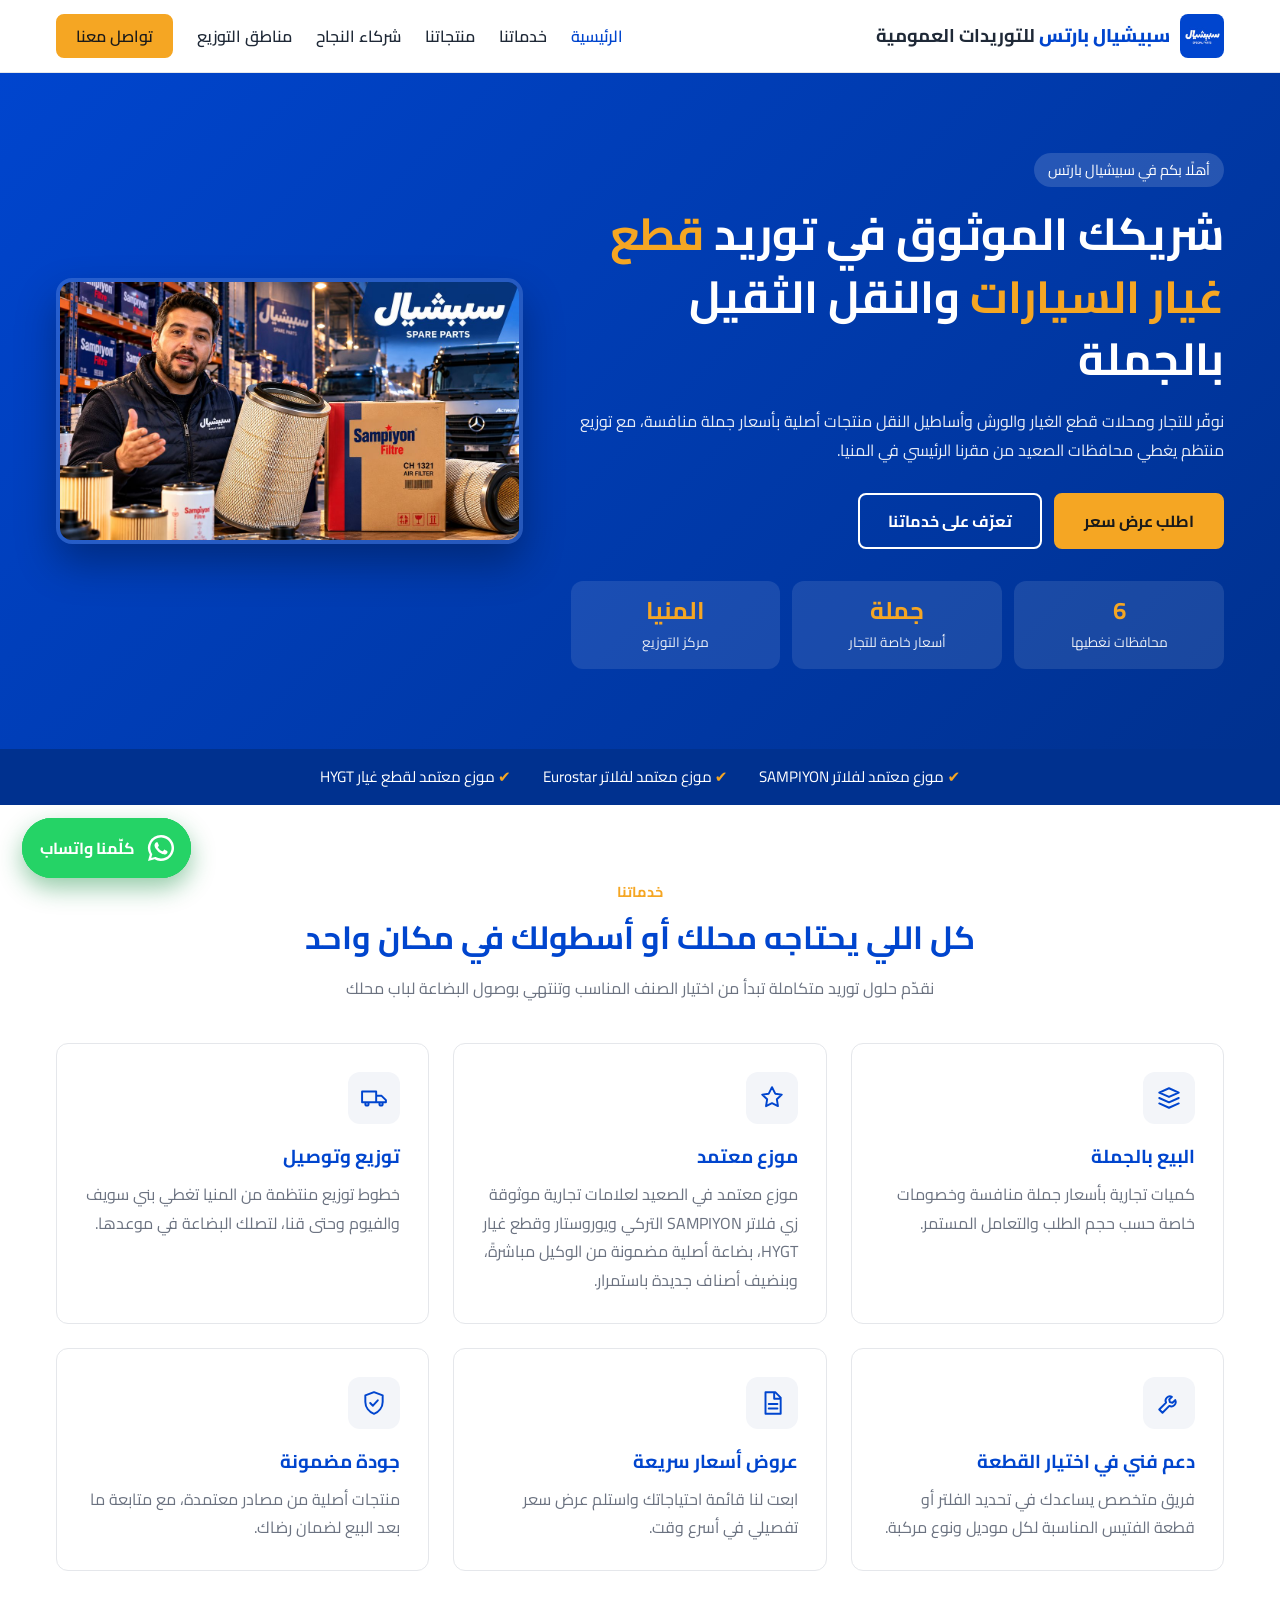
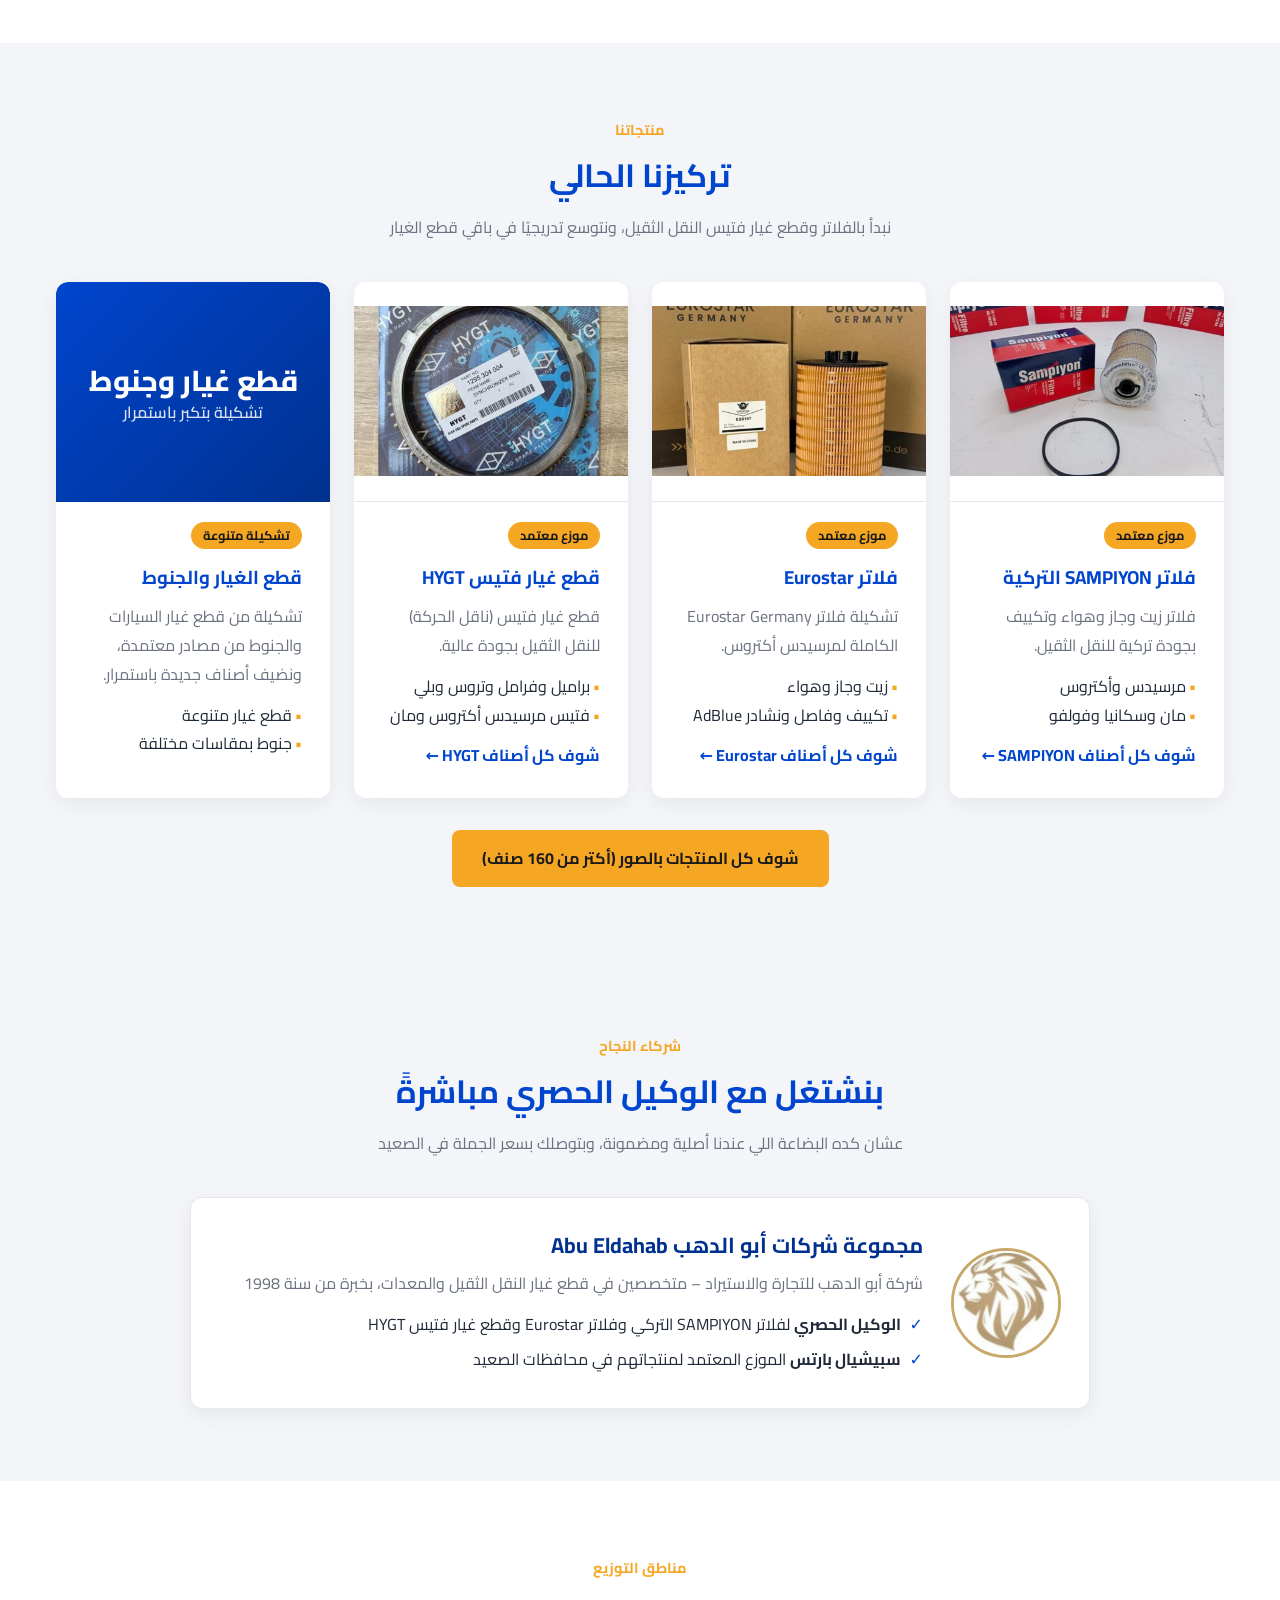
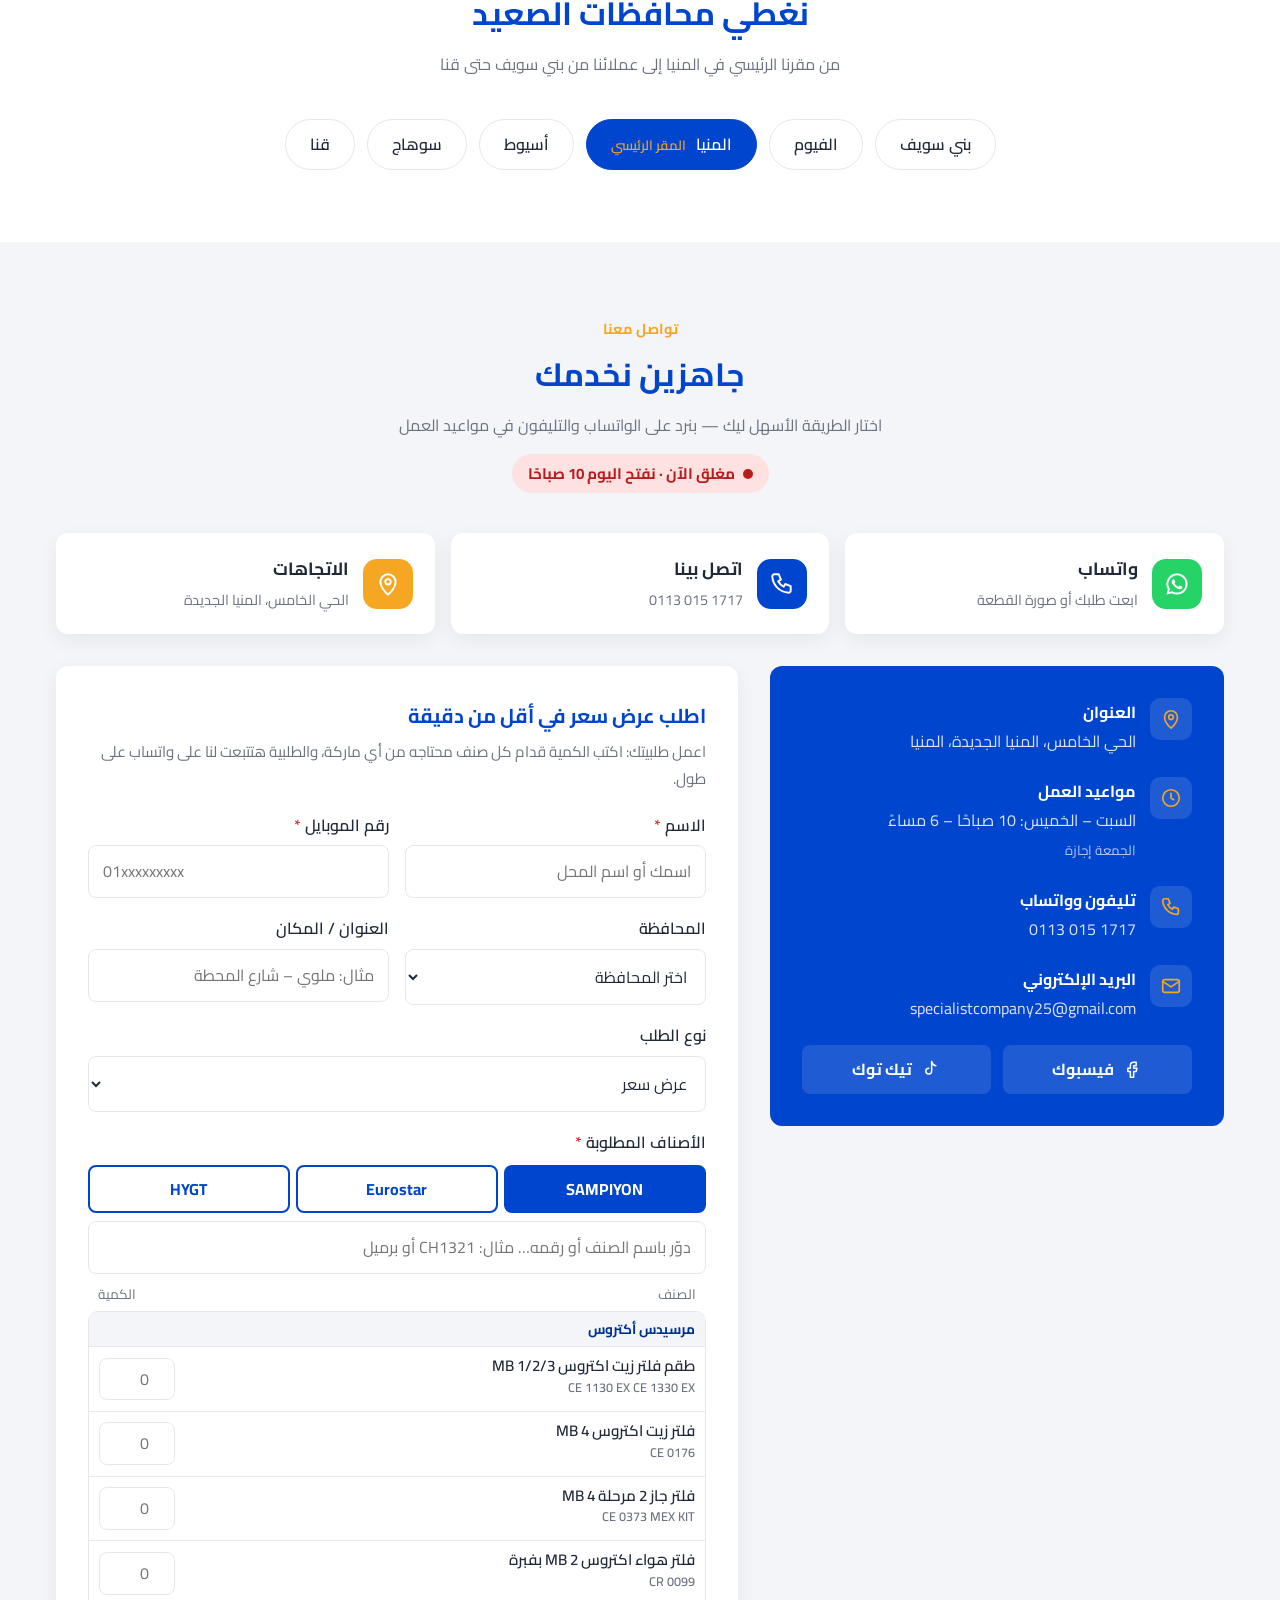
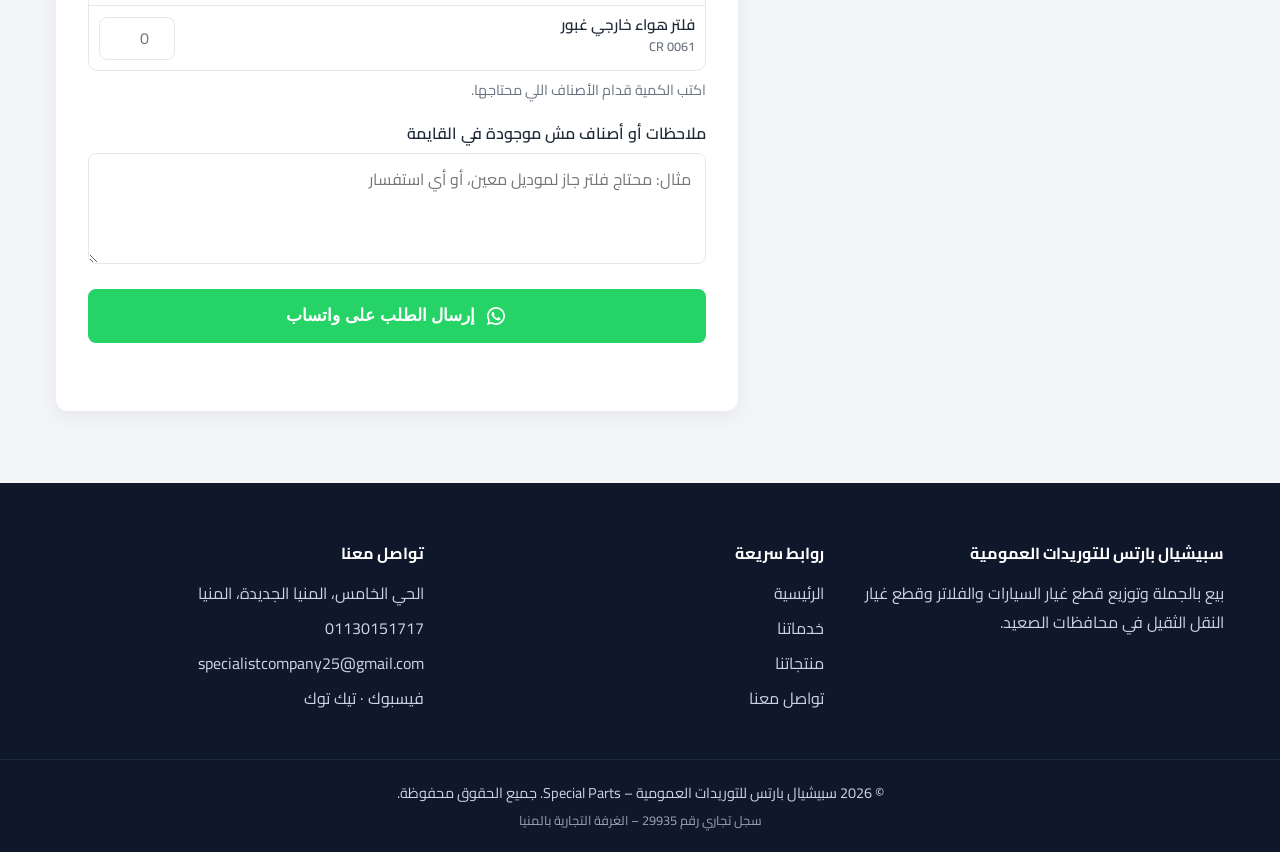
==== commit 6de33b8c: "Add files via upload" ====
--- a/index.html
+++ b/index.html
@@ -422,7 +422,7 @@
           <!-- نموذج طلب سريع -->
           <form class="contact-form" id="contactForm" novalidate>
             <h3 class="form-title">اطلب عرض سعر في أقل من دقيقة</h3>
-            <p class="form-hint">اكتب بياناتك واختار الأصناف والكمية، والطلب هيتبعت لنا على واتساب على طول.</p>
+            <p class="form-hint">اعمل طلبيتك: اكتب الكمية قدام كل صنف محتاجه من أي ماركة، والطلبية هتتبعت لنا على واتساب على طول.</p>
             <div class="form-row">
               <div class="form-group">
                 <label for="name">الاسم <span class="req">*</span></label>
@@ -448,34 +448,34 @@
                 </select>
               </div>
               <div class="form-group">
-                <label for="type">نوع الطلب</label>
-                <select id="type" name="type">
-                  <option>عرض سعر</option>
-                  <option>استفسار عن منتج</option>
-                  <option>طلب أن أصبح عميلًا (تاجر)</option>
-                  <option>أخرى</option>
-                </select>
+                <label for="address">العنوان / المكان</label>
+                <input type="text" id="address" name="address" placeholder="مثال: ملوي – شارع المحطة" autocomplete="street-address">
               </div>
             </div>
+            <div class="form-group">
+              <label for="type">نوع الطلب</label>
+              <select id="type" name="type">
+                <option>عرض سعر</option>
+                <option>استفسار عن منتج</option>
+                <option>طلب أن أصبح عميلًا (تاجر)</option>
+                <option>أخرى</option>
+              </select>
+            </div>
             <div class="form-group picker" id="picker">
-              <label for="pickSearch">الأصناف المطلوبة <span class="req">*</span></label>
-              <div class="picker-row">
-                <input type="search" id="pickSearch" placeholder="دوّر باسم الصنف أو رقمه… مثال: CH1321 أو برميل" autocomplete="off">
-                <select id="pickBrand" aria-label="الماركة">
-                  <option value="">كل الماركات</option>
-                  <option>SAMPIYON</option>
-                  <option>Eurostar</option>
-                  <option>HYGT</option>
-                </select>
+              <span class="picker-label">الأصناف المطلوبة <span class="req">*</span></span>
+              <div class="brand-tabs" role="tablist" aria-label="الماركة">
+                <button type="button" class="brand-tab is-active" data-brand="SAMPIYON" role="tab" aria-selected="true">SAMPIYON</button>
+                <button type="button" class="brand-tab" data-brand="Eurostar" role="tab" aria-selected="false">Eurostar</button>
+                <button type="button" class="brand-tab" data-brand="HYGT" role="tab" aria-selected="false">HYGT</button>
               </div>
-              <select id="pickItem" aria-label="اختار الصنف"></select>
-              <div class="picker-row picker-add">
-                <label for="pickQty" class="qty-label">الكمية</label>
-                <input type="number" id="pickQty" min="1" value="1" inputmode="numeric">
-                <button type="button" class="btn btn-sm" id="pickAdd">+ ضيف للطلب</button>
+              <input type="search" id="pickSearch" class="pick-search" placeholder="دوّر باسم الصنف أو رقمه… مثال: CH1321 أو برميل" autocomplete="off" aria-label="بحث في الأصناف">
+              <div class="pick-head"><span>الصنف</span><span>الكمية</span></div>
+              <ul class="pick-list" id="pickList"></ul>
+              <p class="pick-summary" id="pickSummary" aria-live="polite">اكتب الكمية قدام الأصناف اللي محتاجها.</p>
+              <div class="order-box" id="orderBox" hidden>
+                <strong>طلبيتك:</strong>
+                <ol id="orderList"></ol>
               </div>
-              <ul class="picked" id="pickedList" aria-live="polite"></ul>
-              <p class="picked-empty" id="pickedEmpty">لسه ما اخترتش أصناف.</p>
             </div>
             <div class="form-group">
               <label for="message">ملاحظات أو أصناف مش موجودة في القايمة</label>
--- a/css/style.css
+++ b/css/style.css
@@ -475,22 +475,29 @@
 @media (max-width: 640px) { .partner-card { flex-direction: column; text-align: center; padding: 22px; }
   .partner-facts li { text-align: right; } .partner-links { justify-content: center; } }
 
-/* ----- اختيار الأصناف في نموذج الطلب ----- */
-.picker-row { display: flex; gap: 8px; flex-wrap: wrap; margin-bottom: 8px; }
-.picker-row > input[type="search"] { flex: 1 1 220px; min-width: 0; }
-.picker-row > select { flex: 0 1 160px; }
-#pickItem { margin-bottom: 8px; }
-.picker-add { align-items: center; }
-.picker-add .qty-label { margin: 0; font-weight: 600; }
-.picker-add #pickQty { width: 90px; flex: none; text-align: center; }
-.picked { display: grid; gap: 6px; margin-top: 6px; }
-.picked li { display: flex; align-items: center; gap: 8px; background: var(--bg-alt); border: 1px solid var(--border);
-  border-radius: 10px; padding: 6px 10px; }
-.picked .p-txt { flex: 1; min-width: 0; font-size: .95rem; line-height: 1.5; }
-.picked .p-txt small { display: block; color: var(--muted); direction: ltr; text-align: right; }
-.picked input { width: 70px !important; text-align: center; padding: 4px 6px !important; }
-.picked .p-del { background: none; border: 0; color: #dc2626; font-size: 1.3rem; cursor: pointer; line-height: 1; padding: 0 4px; }
-.picked-empty { color: var(--muted); font-size: .9rem; margin-top: 4px; }
-.picker.invalid-box #pickItem, .picker.invalid-box #pickSearch { border-color: #dc2626; }
-.form-group .picker-row > input[type="search"], .form-group .picker-row > select { width: auto; }
-@media (max-width: 480px) { .form-group .picker-row > select { flex: 1 1 100%; } }
+/* ----- قايمة الأصناف في نموذج الطلب ----- */
+.picker-label { display: block; font-weight: 600; margin-bottom: 8px; }
+.brand-tabs { display: grid; grid-template-columns: repeat(3, 1fr); gap: 6px; margin-bottom: 8px; }
+.brand-tab { font: inherit; font-weight: 700; padding: 8px 6px; border: 2px solid var(--primary); border-radius: 8px;
+  background: #fff; color: var(--primary); cursor: pointer; }
+.brand-tab.is-active { background: var(--primary); color: #fff; }
+.brand-tab .cnt { display: inline-block; min-width: 20px; margin-right: 4px; border-radius: 10px; background: var(--accent);
+  color: #1a1a1a; font-size: .8rem; padding: 0 6px; }
+.form-group .pick-search { margin-bottom: 8px; }
+.pick-head { display: flex; justify-content: space-between; font-size: .85rem; color: var(--muted); padding: 0 10px 4px; }
+.pick-list { max-height: 360px; overflow-y: auto; border: 1px solid var(--border); border-radius: 10px; background: #fff; }
+.pick-list li { display: flex; align-items: center; gap: 10px; padding: 8px 10px; border-bottom: 1px solid var(--border); }
+.pick-list li:last-child { border-bottom: 0; }
+.pick-list li.has-qty { background: #fff8e6; }
+.pick-list .pg { background: var(--bg-alt); font-weight: 700; font-size: .85rem; color: var(--primary-dark); padding: 5px 10px; position: sticky; top: 0; z-index: 1; }
+.pick-list .pi-txt { flex: 1; min-width: 0; line-height: 1.5; font-size: .95rem; }
+.pick-list .pi-txt small { display: block; color: var(--muted); direction: ltr; text-align: right; }
+.form-group .pick-list input { width: 76px; flex: none; text-align: center; padding: 6px; }
+.pick-empty { padding: 14px; color: var(--muted); text-align: center; }
+.pick-summary { font-size: .9rem; color: var(--muted); margin-top: 6px; }
+.pick-summary.ok { color: #15803d; font-weight: 700; }
+.picker.invalid-box .pick-list { border-color: #dc2626; }
+.order-box { margin-top: 8px; background: #f0fdf4; border: 1px solid #bbf7d0; border-radius: 10px; padding: 10px 14px; }
+.order-box ol { padding-right: 20px; list-style: decimal; margin-top: 4px; font-size: .92rem; line-height: 1.6; }
+.order-box .oc { color: var(--muted); font-size: .85rem; direction: ltr; }
+.order-box .oq { display: inline-block; background: var(--primary); color: #fff; border-radius: 6px; padding: 0 8px; font-size: .85rem; margin-right: 4px; }
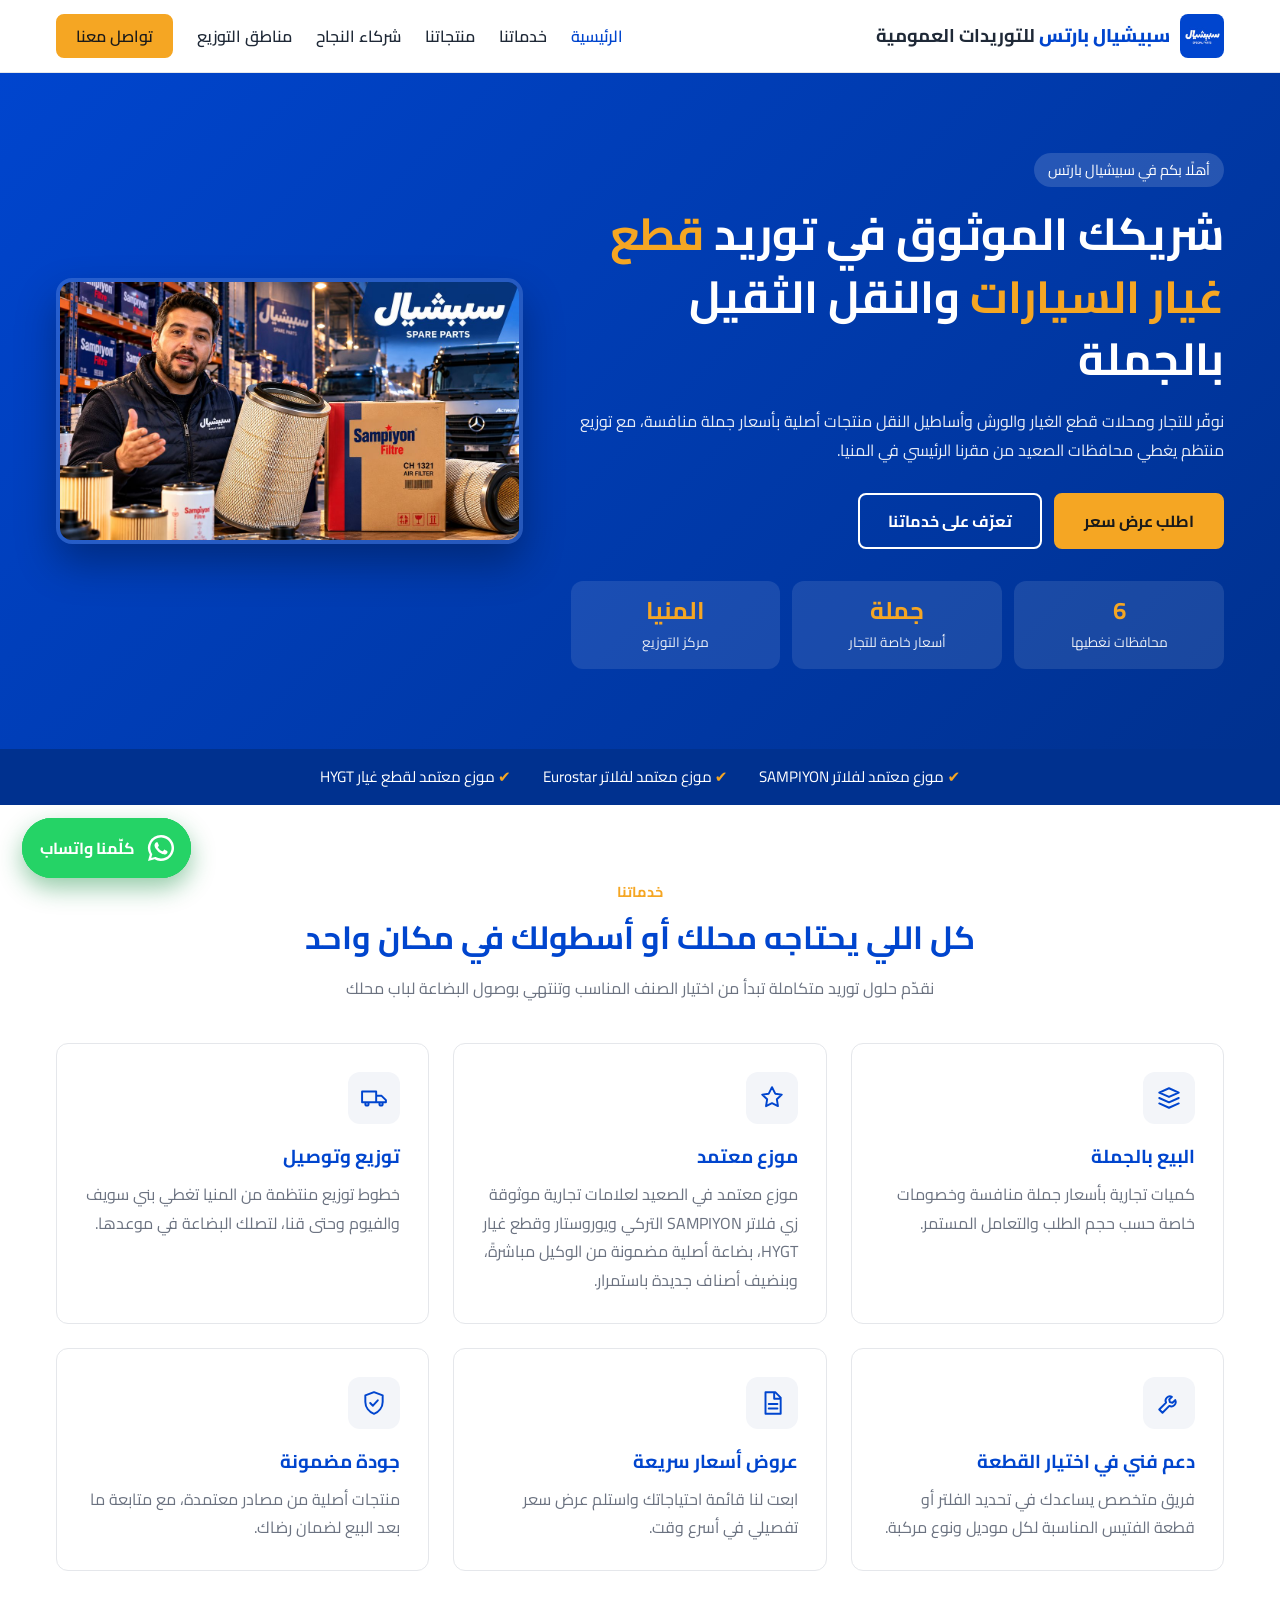
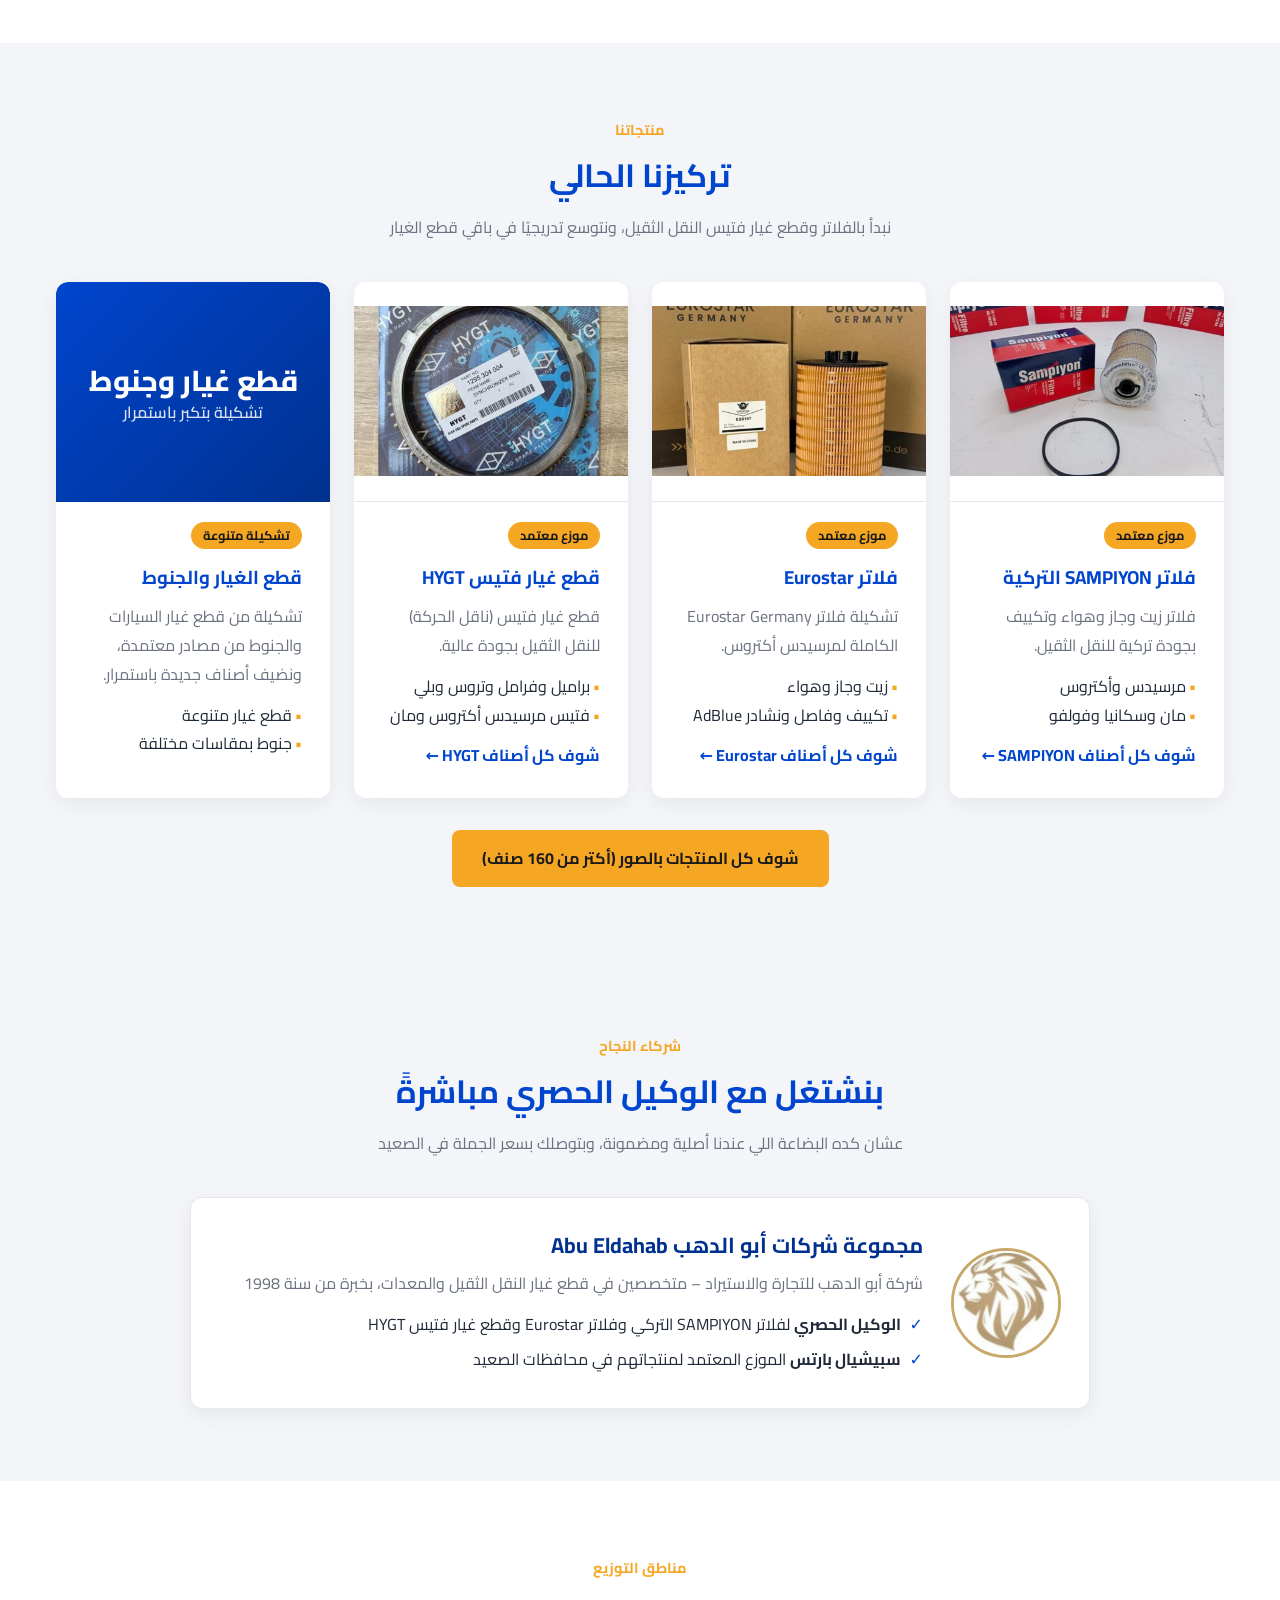
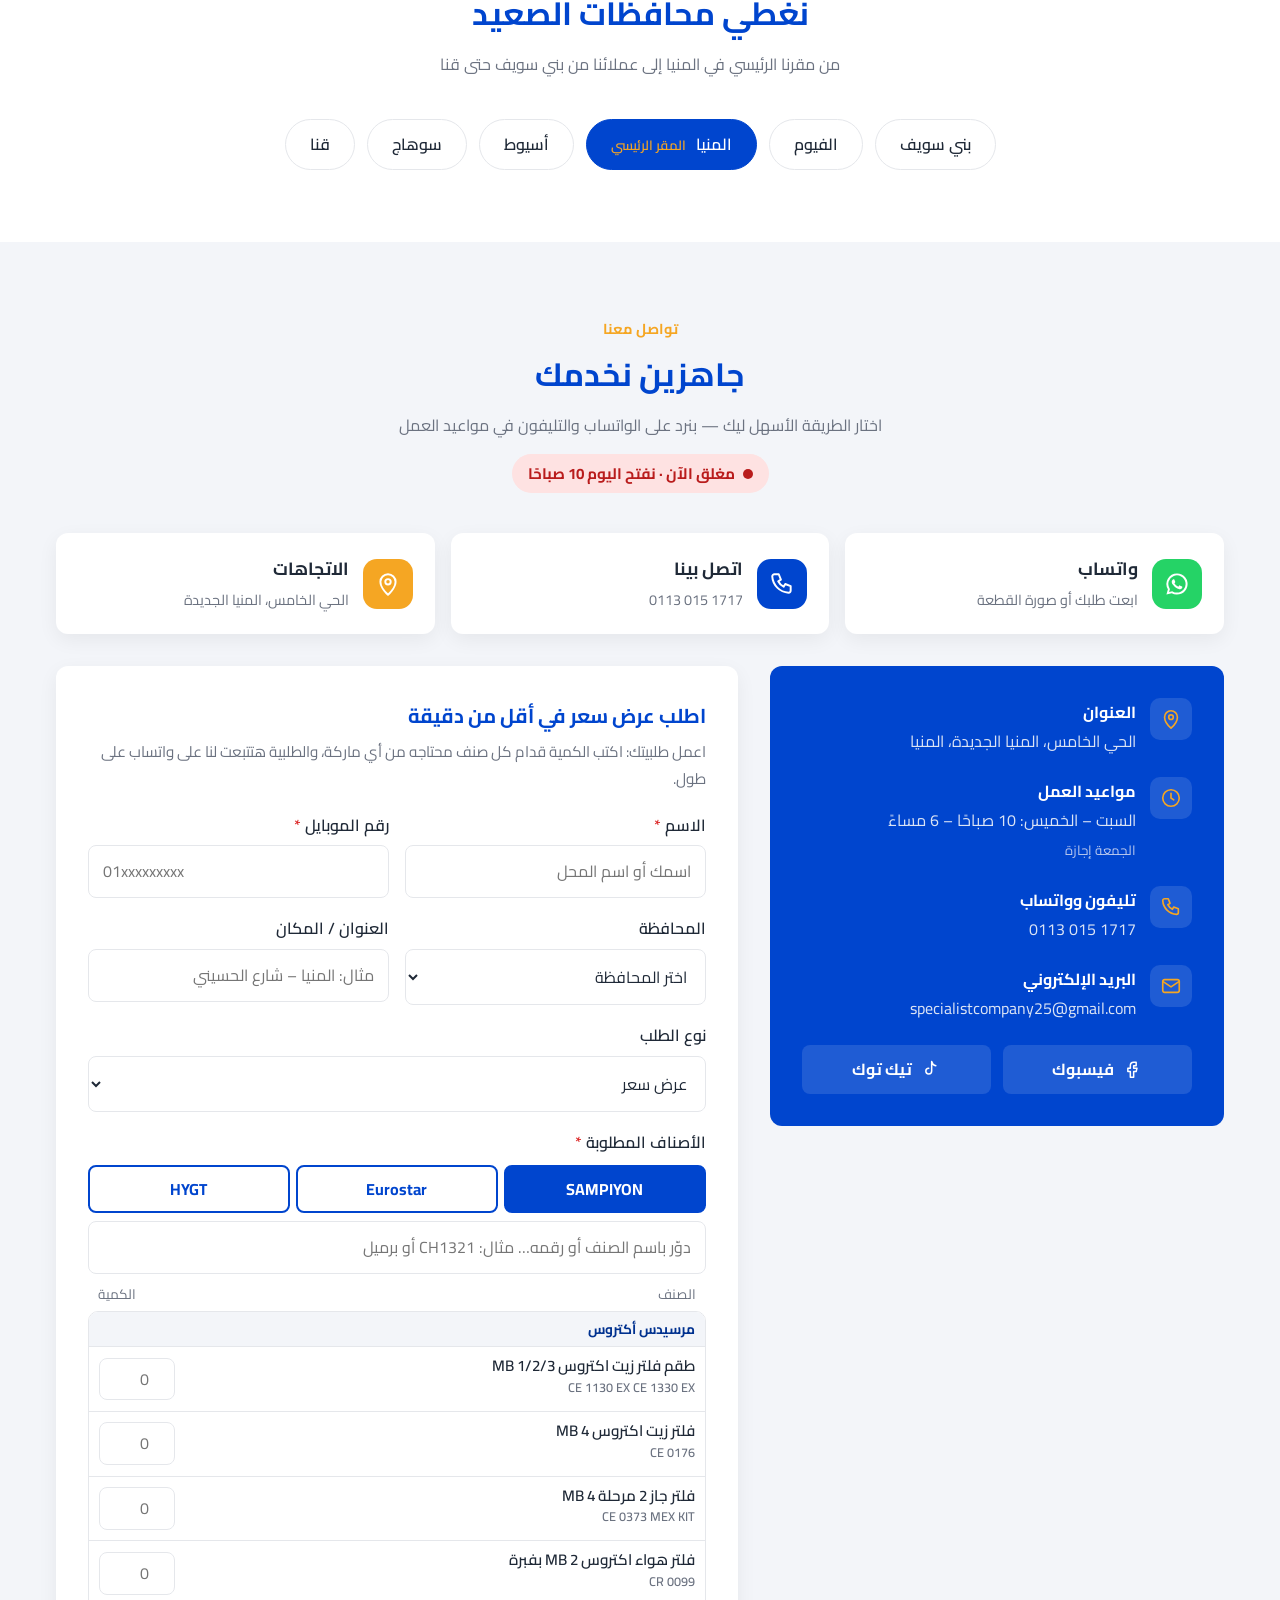
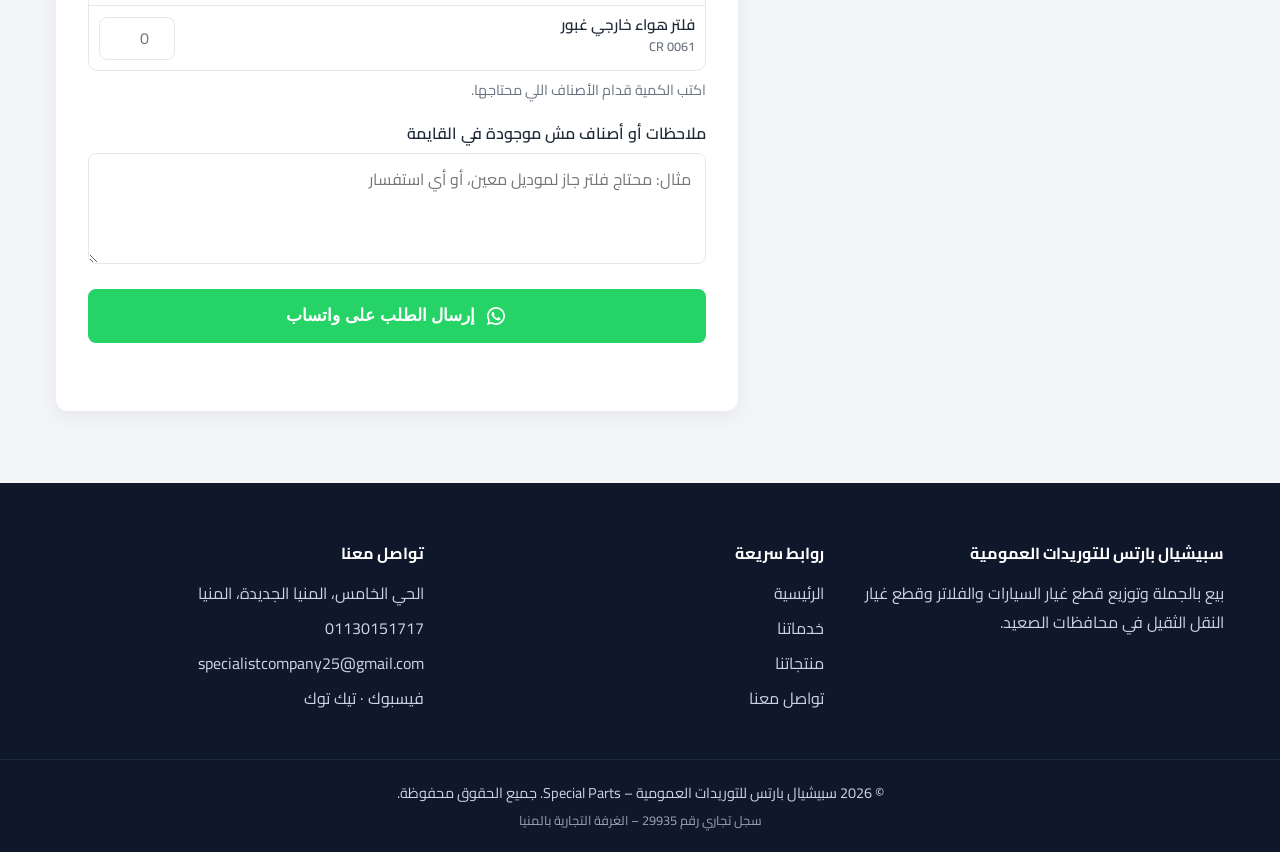
==== commit f413f841: "Add files via upload" ====
--- a/index.html
+++ b/index.html
@@ -449,7 +449,7 @@
               </div>
               <div class="form-group">
                 <label for="address">العنوان / المكان</label>
-                <input type="text" id="address" name="address" placeholder="مثال: ملوي – شارع المحطة" autocomplete="street-address">
+                <input type="text" id="address" name="address" placeholder="مثال: المنيا – شارع الحسيني" autocomplete="street-address">
               </div>
             </div>
             <div class="form-group">
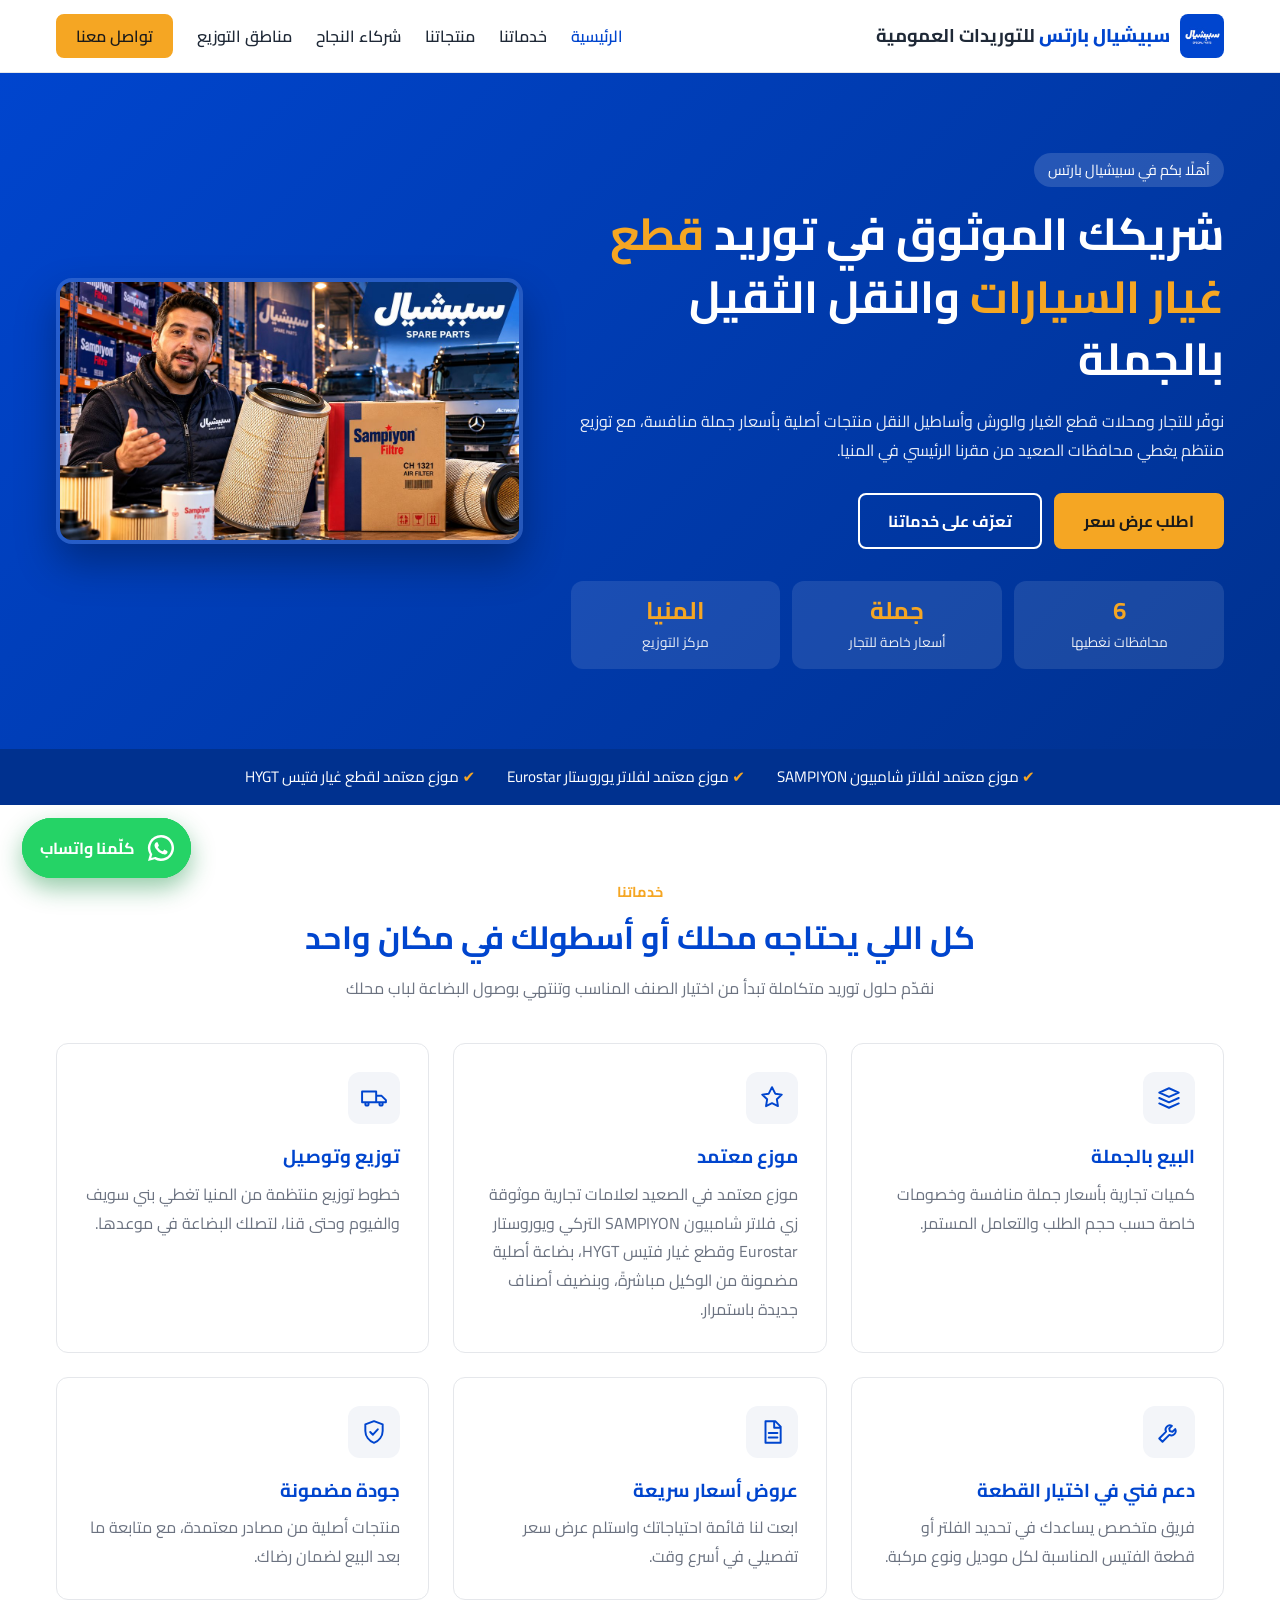
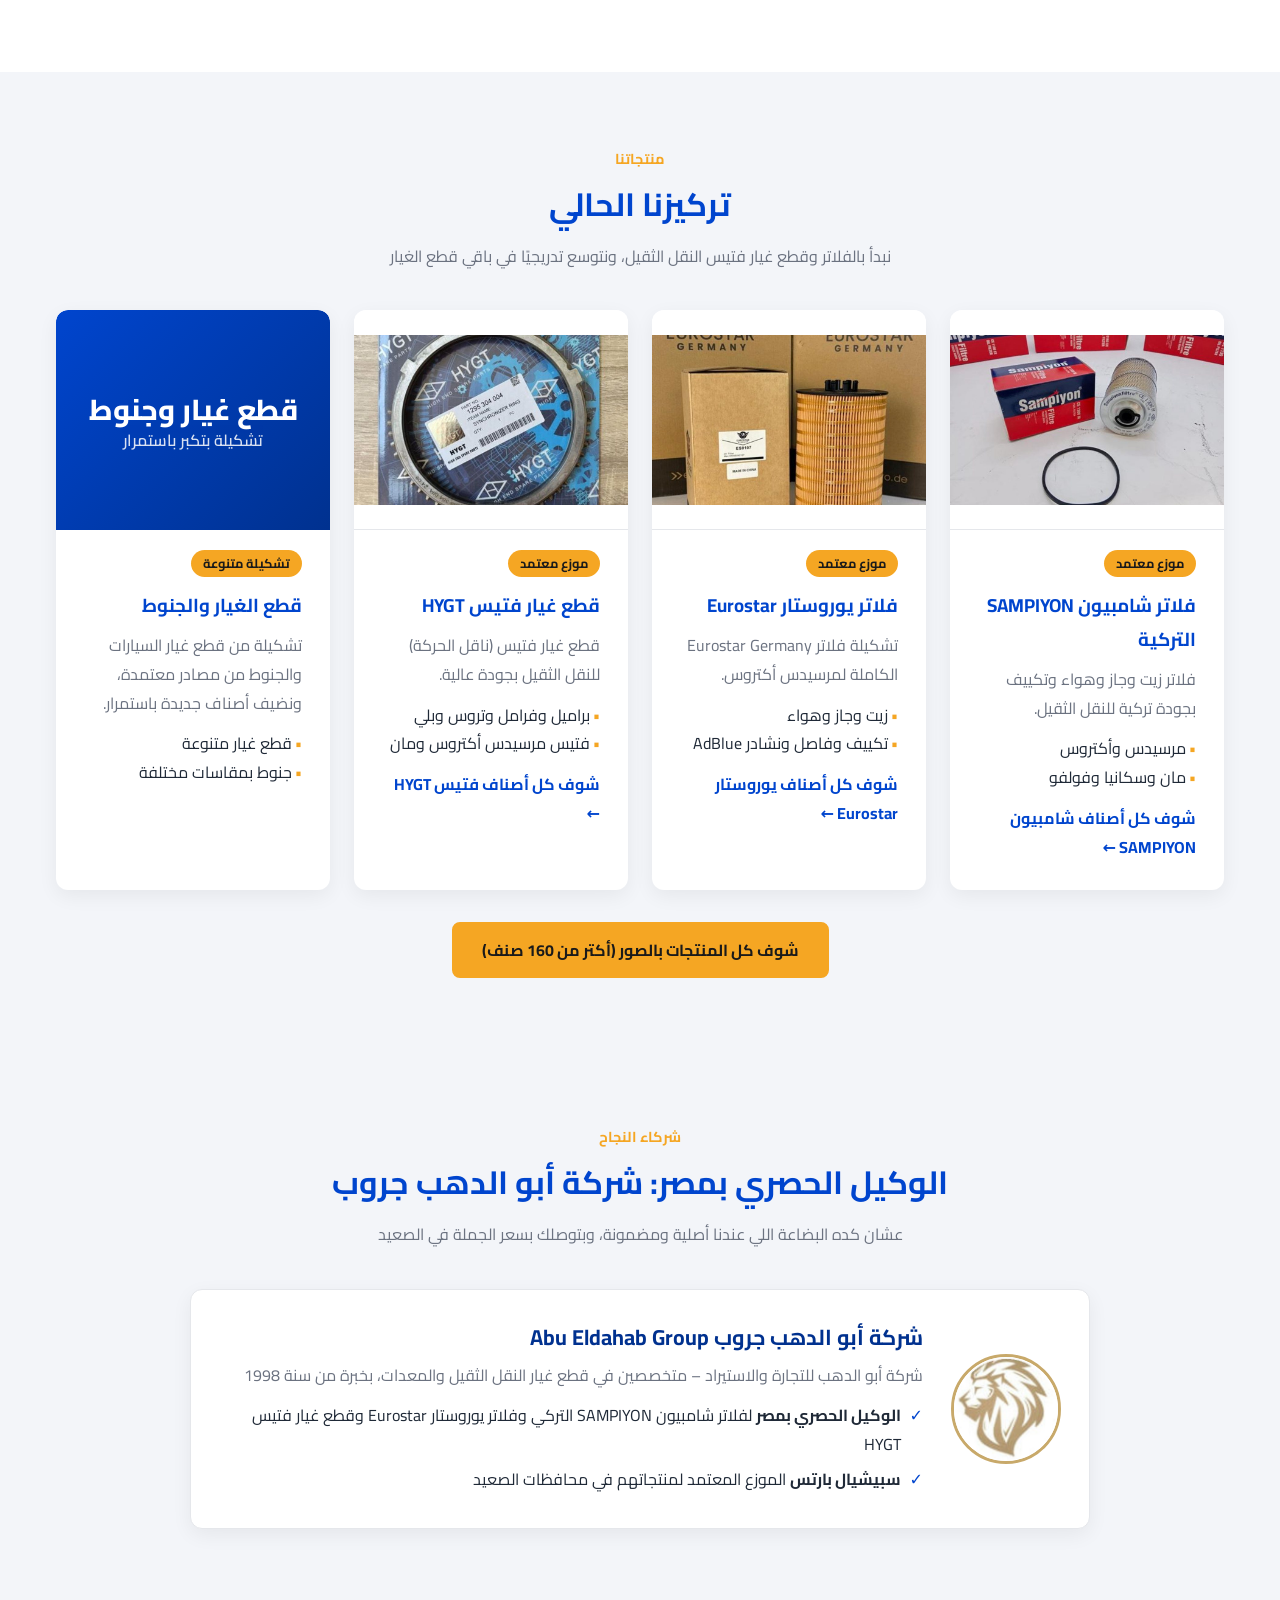
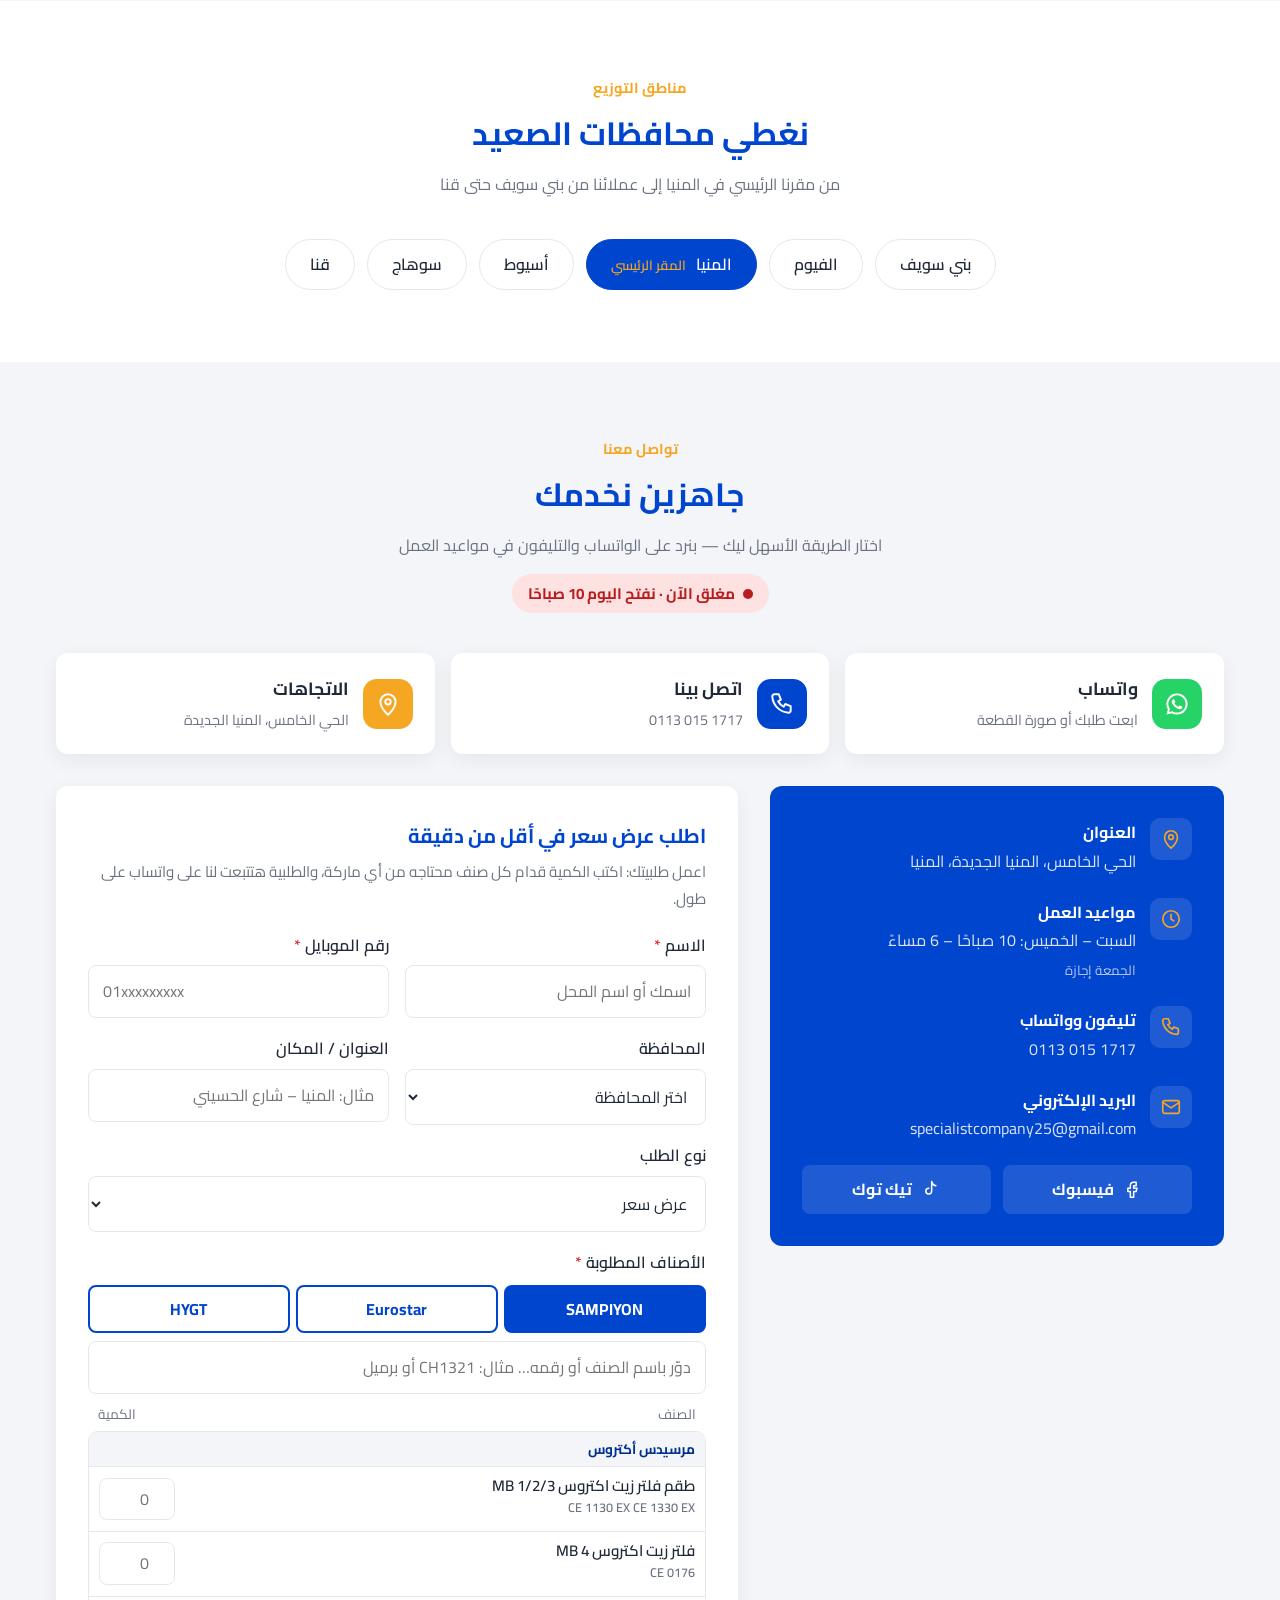
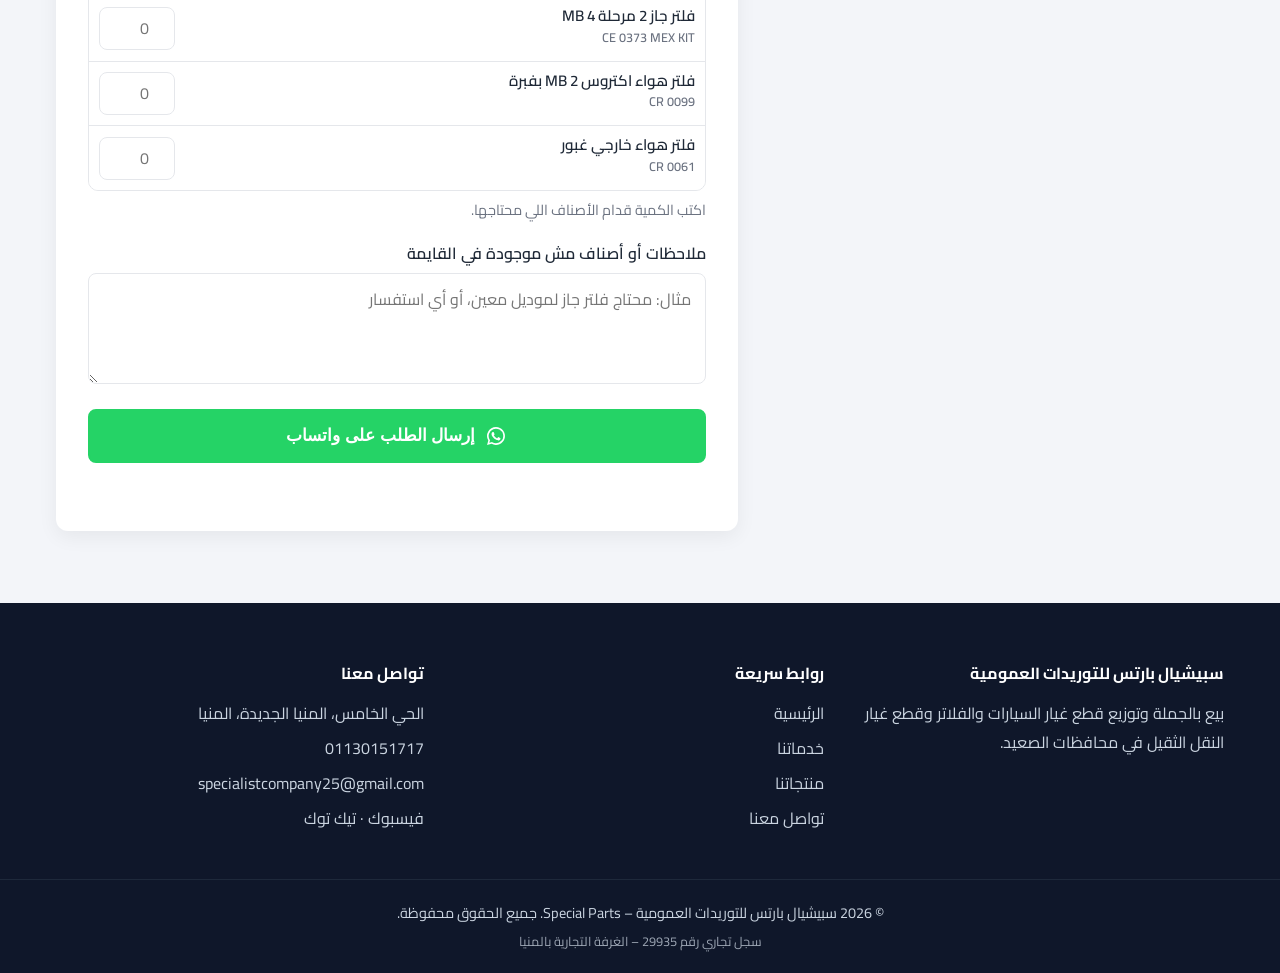
==== commit 852c94ab: "Add files via upload" ====
--- a/index.html
+++ b/index.html
@@ -199,9 +199,9 @@
     <!-- ===================== شريط الثقة ===================== -->
     <section class="trust-bar">
       <div class="container trust-inner">
-        <span>موزع معتمد لفلاتر SAMPIYON</span>
-        <span>موزع معتمد لفلاتر Eurostar</span>
-        <span>موزع معتمد لقطع غيار HYGT</span>
+        <span>موزع معتمد لفلاتر شامبيون SAMPIYON</span>
+        <span>موزع معتمد لفلاتر يوروستار Eurostar</span>
+        <span>موزع معتمد لقطع غيار فتيس HYGT</span>
       </div>
     </section>
 
@@ -228,7 +228,7 @@
               <svg viewBox="0 0 24 24"><path d="M12 2l3 6 6 .9-4.5 4.3 1 6.3L12 16.8 6.5 19.5l1-6.3L3 8.9 9 8z"/></svg>
             </div>
             <h3>موزع معتمد</h3>
-            <p>موزع معتمد في الصعيد لعلامات تجارية موثوقة زي فلاتر SAMPIYON التركي ويوروستار وقطع غيار HYGT، بضاعة أصلية مضمونة من الوكيل مباشرةً، وبنضيف أصناف جديدة باستمرار.</p>
+            <p>موزع معتمد في الصعيد لعلامات تجارية موثوقة زي فلاتر شامبيون SAMPIYON التركي ويوروستار Eurostar وقطع غيار فتيس HYGT، بضاعة أصلية مضمونة من الوكيل مباشرةً، وبنضيف أصناف جديدة باستمرار.</p>
           </article>
 
           <article class="service">
@@ -278,24 +278,24 @@
           <article class="card">
             <img src="images/brand-sampiyon.jpg" alt="فلاتر SAMPIYON التركية لمرسيدس وأكتروس ومان وسكانيا" class="card-img card-img-contain" loading="lazy">
             <div class="card-tag">موزع معتمد</div>
-            <h3>فلاتر SAMPIYON التركية</h3>
+            <h3>فلاتر شامبيون SAMPIYON التركية</h3>
             <p>فلاتر زيت وجاز وهواء وتكييف بجودة تركية للنقل الثقيل.</p>
             <ul>
               <li>مرسيدس وأكتروس</li>
               <li>مان وسكانيا وفولفو</li>
             </ul>
-            <a href="products.html#sampiyon" class="card-link">شوف كل أصناف SAMPIYON ←</a>
+            <a href="products.html#sampiyon" class="card-link">شوف كل أصناف شامبيون SAMPIYON ←</a>
           </article>
           <article class="card">
             <img src="images/brand-eurostar.jpg" alt="فلاتر Eurostar لمرسيدس أكتروس" class="card-img card-img-contain" loading="lazy">
             <div class="card-tag">موزع معتمد</div>
-            <h3>فلاتر Eurostar</h3>
+            <h3>فلاتر يوروستار Eurostar</h3>
             <p>تشكيلة فلاتر Eurostar Germany الكاملة لمرسيدس أكتروس.</p>
             <ul>
               <li>زيت وجاز وهواء</li>
               <li>تكييف وفاصل ونشادر AdBlue</li>
             </ul>
-            <a href="products.html#eurostar" class="card-link">شوف كل أصناف Eurostar ←</a>
+            <a href="products.html#eurostar" class="card-link">شوف كل أصناف يوروستار Eurostar ←</a>
           </article>
           <article class="card">
             <img src="images/brand-hygt.jpg" alt="قطع غيار فتيس HYGT للنقل الثقيل" class="card-img card-img-contain" loading="lazy">
@@ -306,7 +306,7 @@
               <li>براميل وفرامل وتروس وبلي</li>
               <li>فتيس مرسيدس أكتروس ومان</li>
             </ul>
-            <a href="products.html#hygt" class="card-link">شوف كل أصناف HYGT ←</a>
+            <a href="products.html#hygt" class="card-link">شوف كل أصناف فتيس HYGT ←</a>
           </article>
           <article class="card">
             <div class="card-img card-img-empty">قطع غيار وجنوط<small>تشكيلة بتكبر باستمرار</small></div>
@@ -328,16 +328,16 @@
       <div class="container">
         <div class="section-head">
           <span class="eyebrow">شركاء النجاح</span>
-          <h2>بنشتغل مع الوكيل الحصري مباشرةً</h2>
+          <h2>الوكيل الحصري بمصر: شركة أبو الدهب جروب</h2>
           <p>عشان كده البضاعة اللي عندنا أصلية ومضمونة، وبتوصلك بسعر الجملة في الصعيد</p>
         </div>
         <article class="partner-card">
-          <img src="images/partner-abueldahab.jpg" alt="لوجو مجموعة شركات أبو الدهب" class="partner-logo" loading="lazy" width="110" height="110">
+          <img src="images/partner-abueldahab.jpg" alt="لوجو شركة أبو الدهب جروب" class="partner-logo" loading="lazy" width="110" height="110">
           <div class="partner-body">
-            <h3>مجموعة شركات أبو الدهب <span dir="ltr">Abu Eldahab</span></h3>
+            <h3>شركة أبو الدهب جروب <span dir="ltr">Abu Eldahab Group</span></h3>
             <p class="partner-sub">شركة أبو الدهب للتجارة والاستيراد – متخصصين في قطع غيار النقل الثقيل والمعدات، بخبرة من سنة 1998</p>
             <ul class="partner-facts">
-              <li><strong>الوكيل الحصري</strong> لفلاتر SAMPIYON التركي وفلاتر Eurostar وقطع غيار فتيس HYGT</li>
+              <li><strong>الوكيل الحصري بمصر</strong> لفلاتر شامبيون SAMPIYON التركي وفلاتر يوروستار Eurostar وقطع غيار فتيس HYGT</li>
               <li><strong>سبيشيال بارتس</strong> الموزع المعتمد لمنتجاتهم في محافظات الصعيد</li>
             </ul>
           </div>
@@ -464,9 +464,9 @@
             <div class="form-group picker" id="picker">
               <span class="picker-label">الأصناف المطلوبة <span class="req">*</span></span>
               <div class="brand-tabs" role="tablist" aria-label="الماركة">
-                <button type="button" class="brand-tab is-active" data-brand="SAMPIYON" role="tab" aria-selected="true">SAMPIYON</button>
-                <button type="button" class="brand-tab" data-brand="Eurostar" role="tab" aria-selected="false">Eurostar</button>
-                <button type="button" class="brand-tab" data-brand="HYGT" role="tab" aria-selected="false">HYGT</button>
+                <button type="button" class="brand-tab is-active" data-brand="SAMPIYON" role="tab" aria-selected="true">شامبيون SAMPIYON</button>
+                <button type="button" class="brand-tab" data-brand="Eurostar" role="tab" aria-selected="false">يوروستار Eurostar</button>
+                <button type="button" class="brand-tab" data-brand="HYGT" role="tab" aria-selected="false">فتيس HYGT</button>
               </div>
               <input type="search" id="pickSearch" class="pick-search" placeholder="دوّر باسم الصنف أو رقمه… مثال: CH1321 أو برميل" autocomplete="off" aria-label="بحث في الأصناف">
               <div class="pick-head"><span>الصنف</span><span>الكمية</span></div>
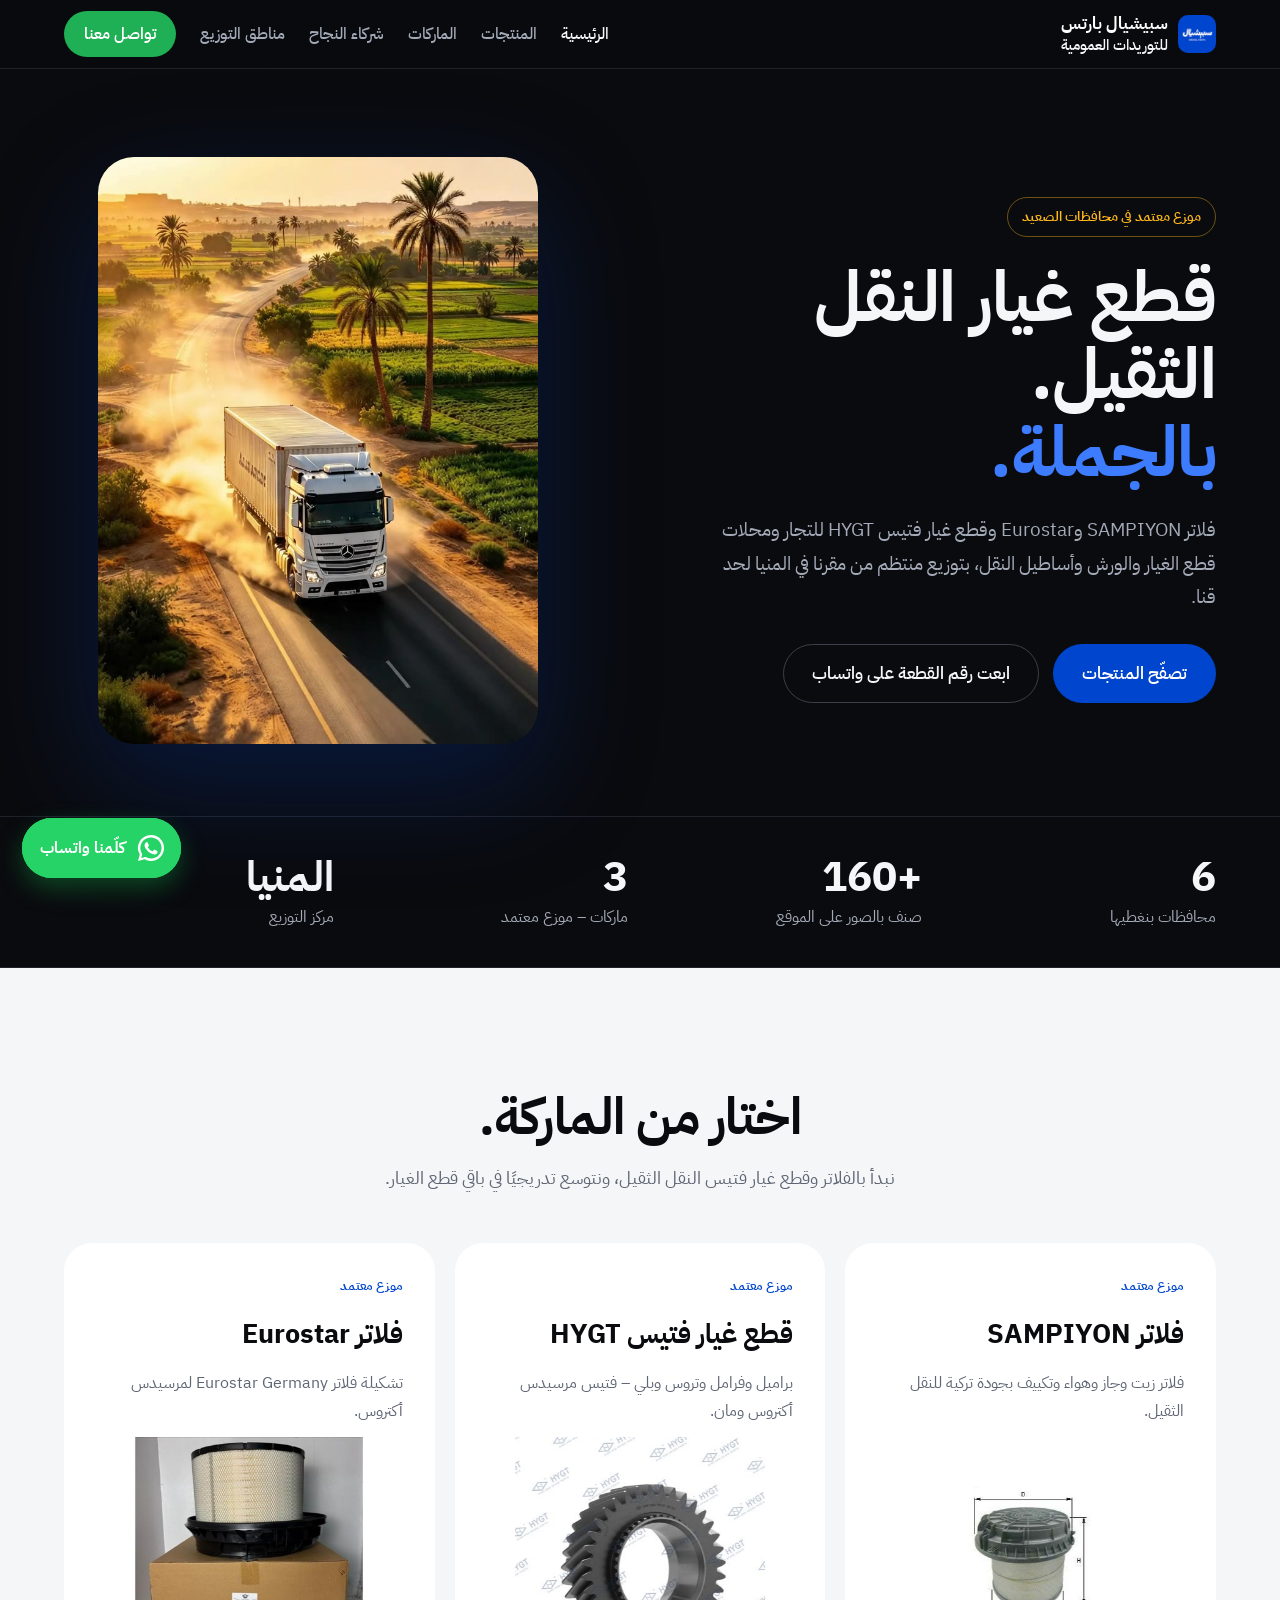
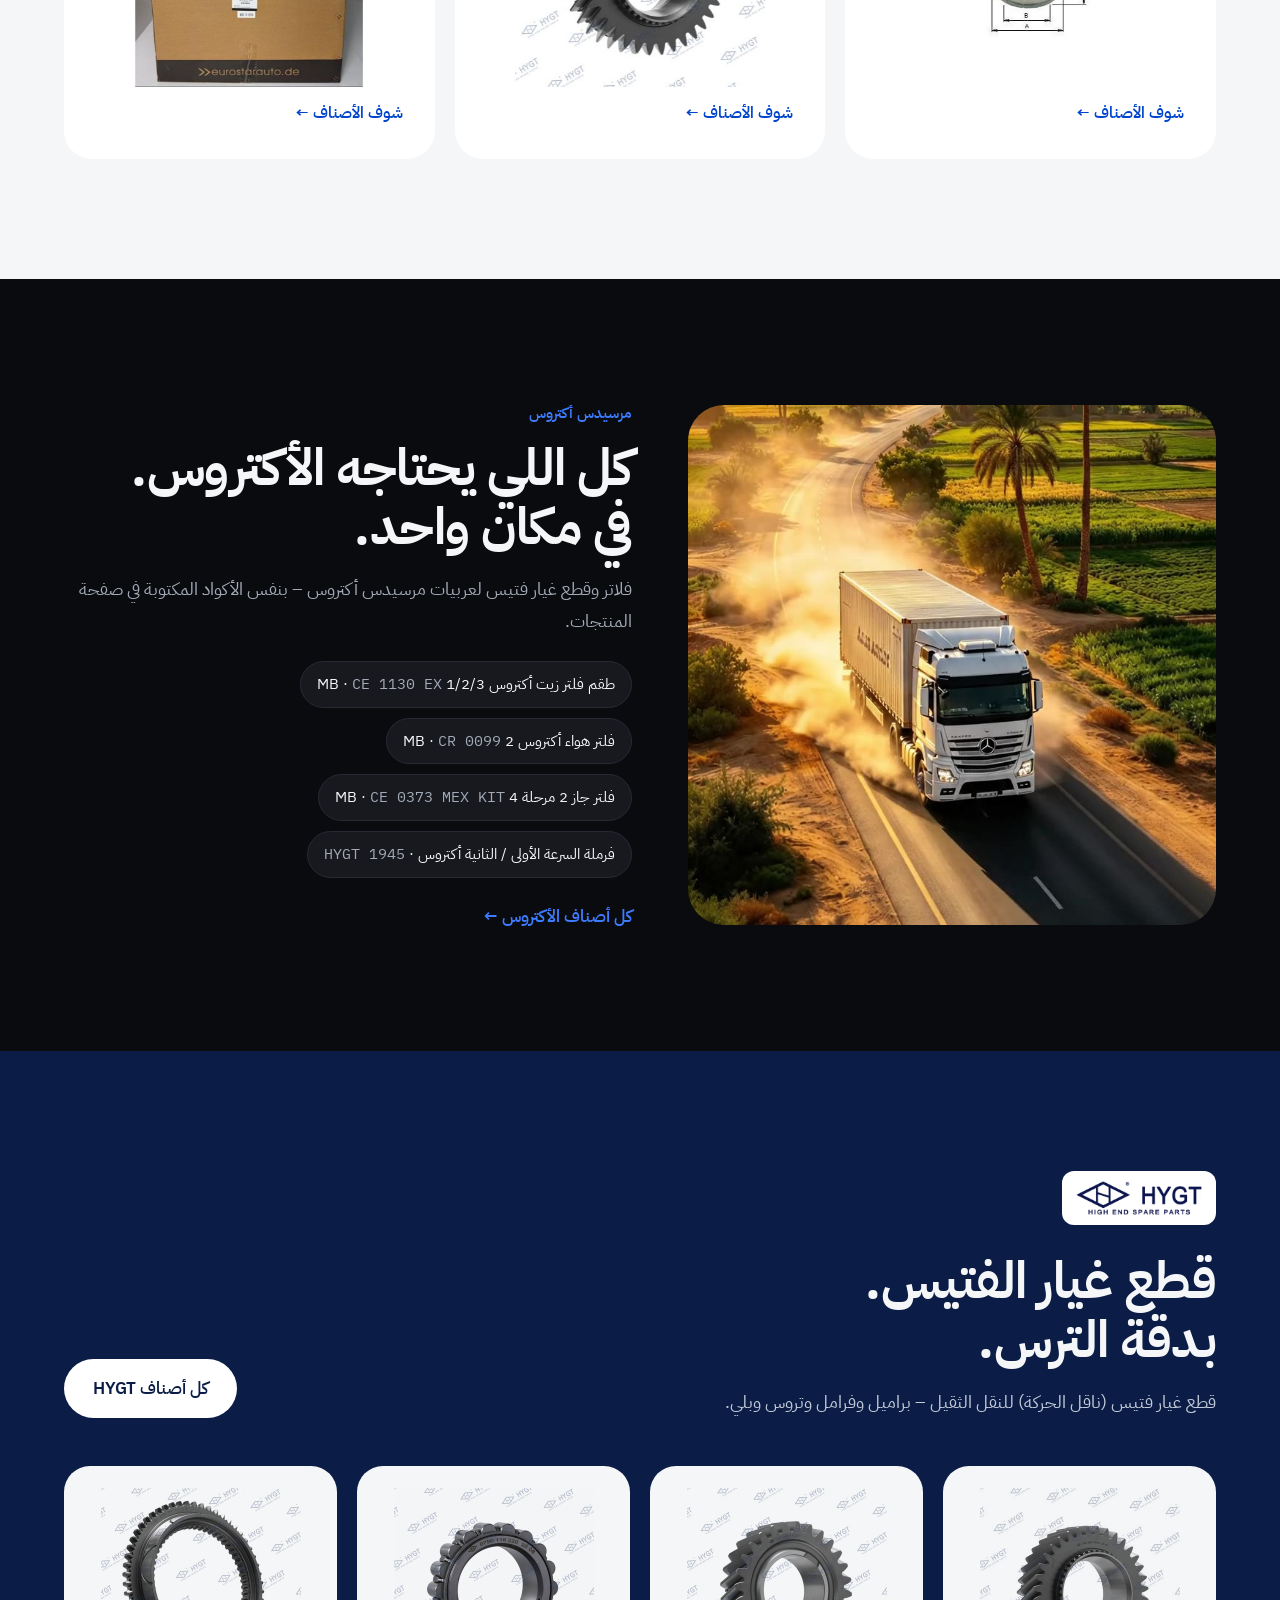
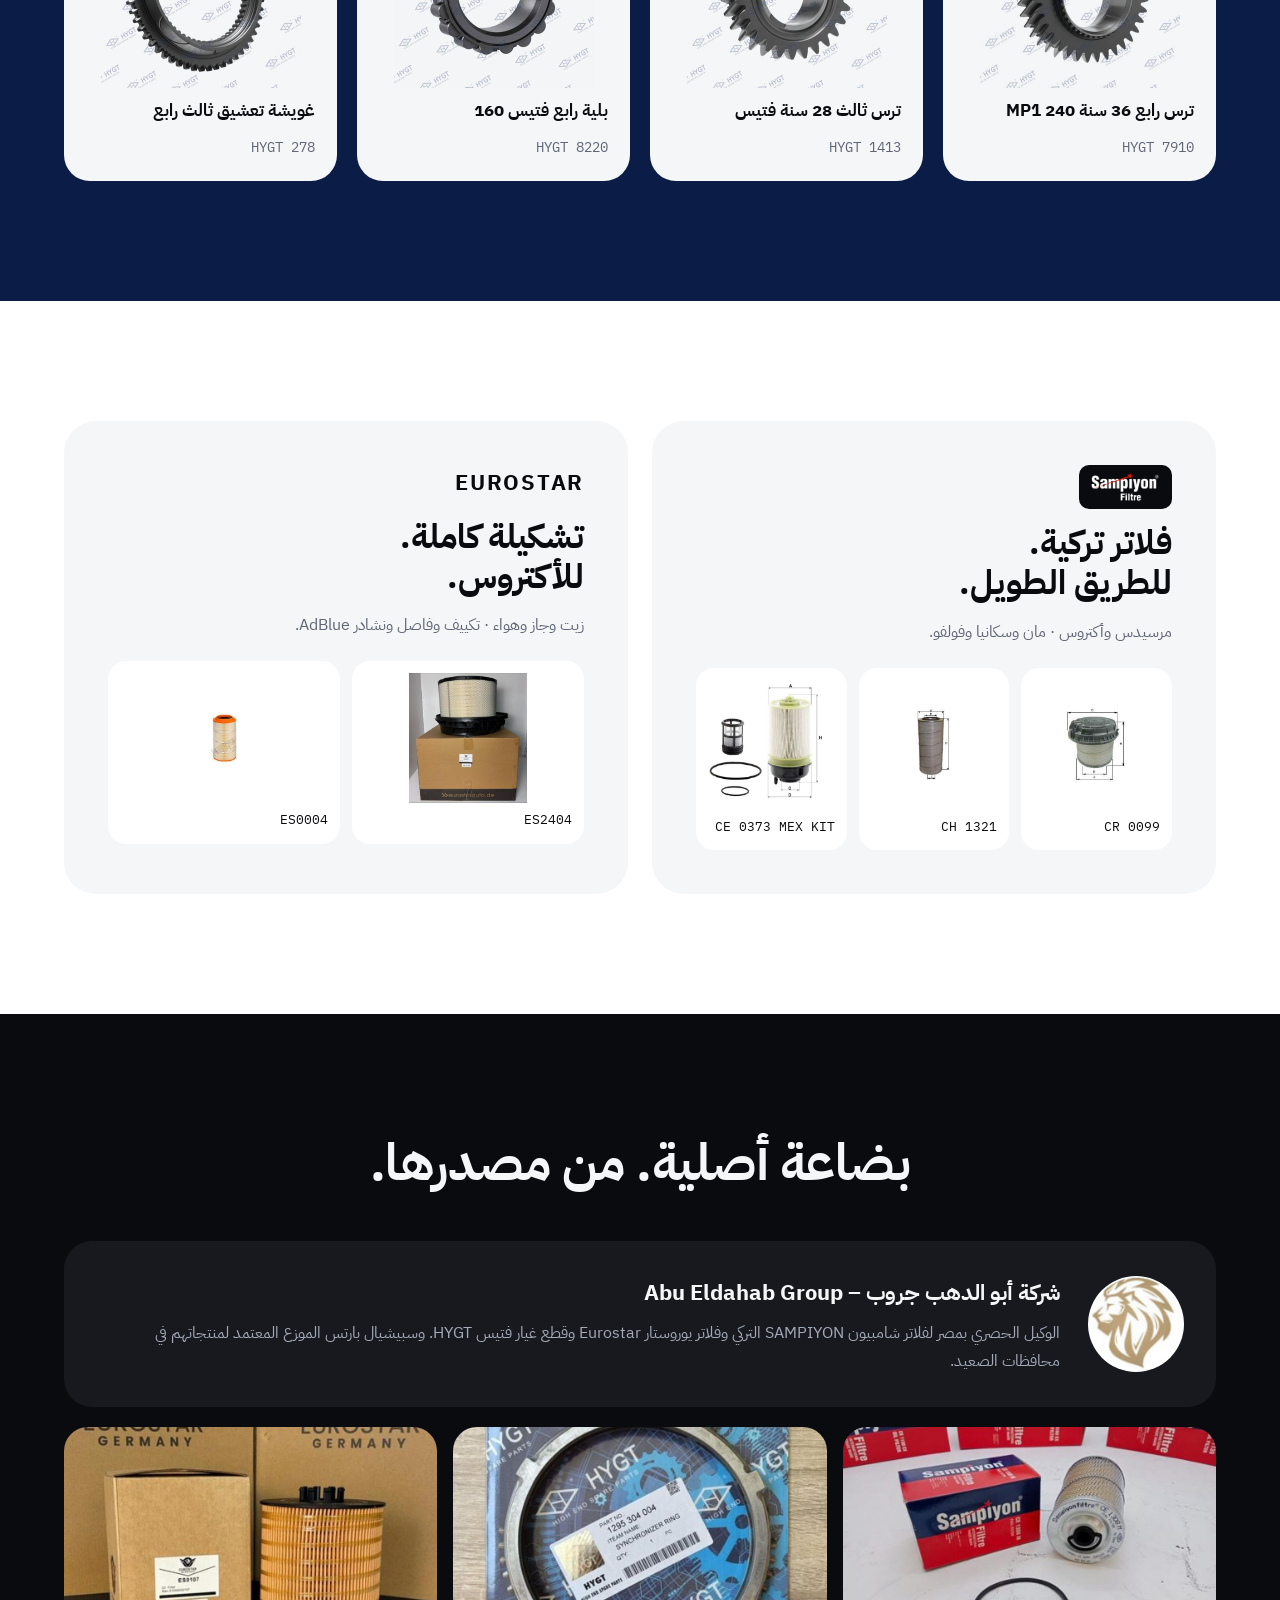
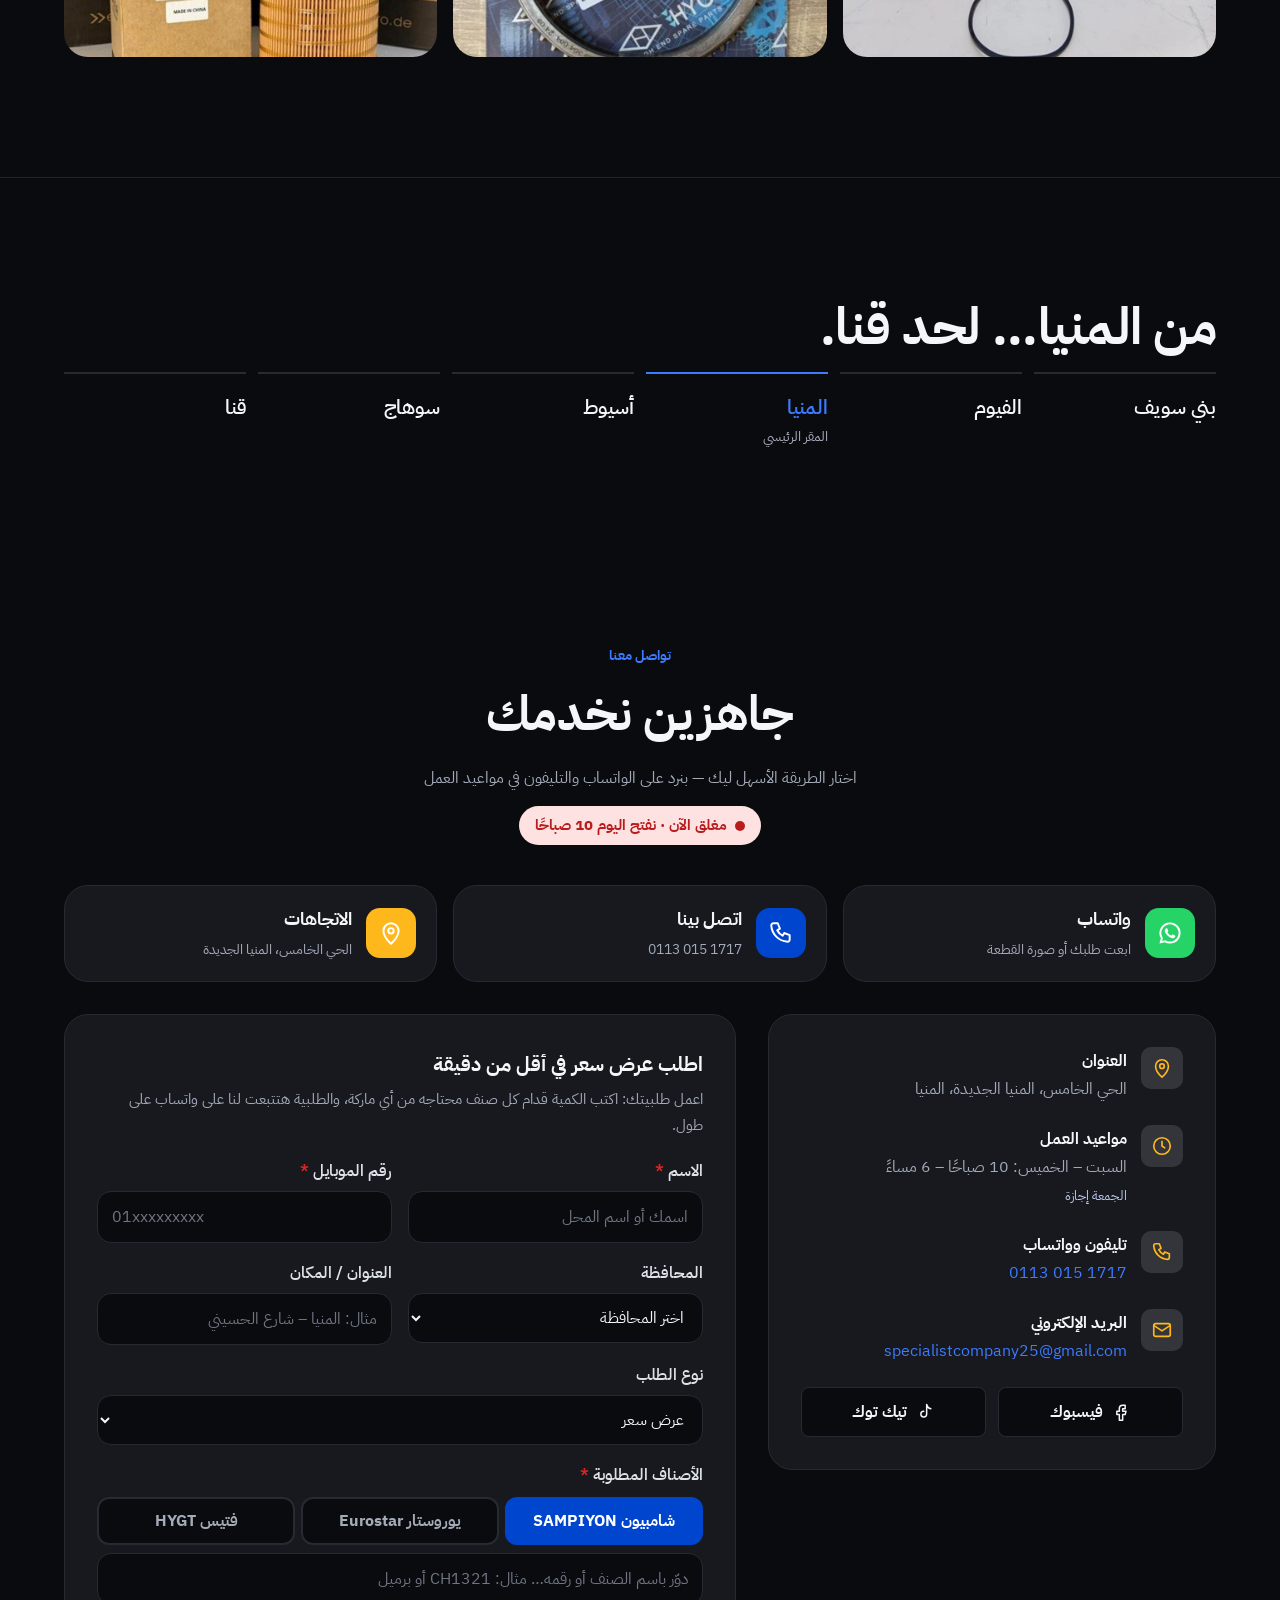
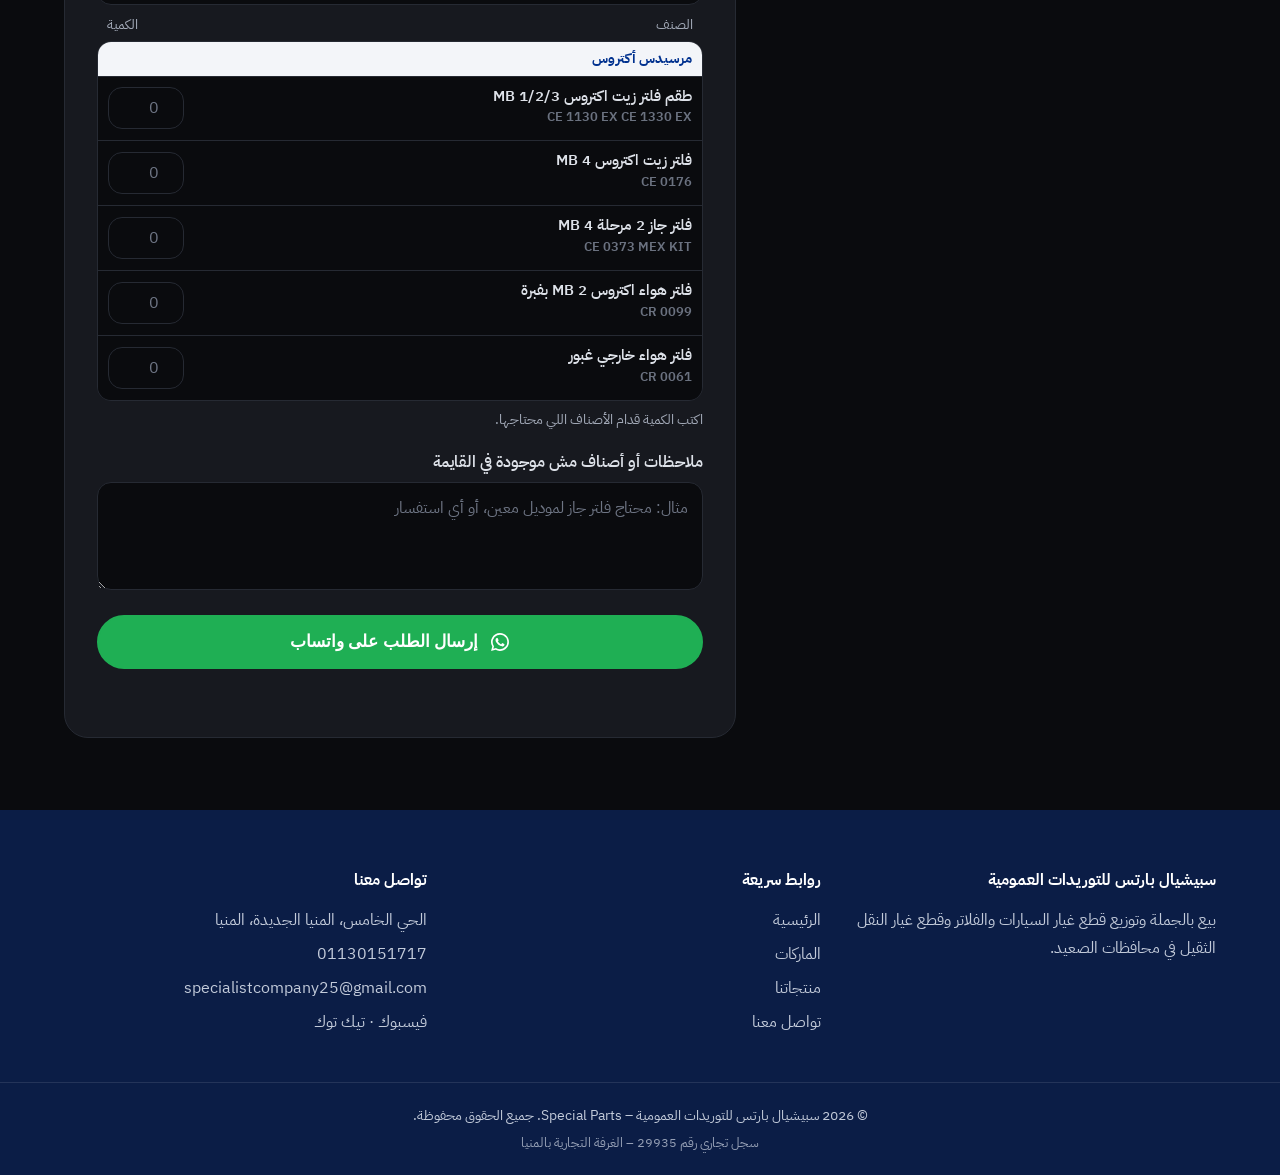
==== commit 32ebaca3: "Premium redesign: new homepage + products theme (functions unchanged)" ====
--- a/index.html
+++ b/index.html
@@ -115,10 +115,12 @@
   <!-- الخطوط -->
   <link rel="preconnect" href="https://fonts.googleapis.com">
   <link rel="preconnect" href="https://fonts.gstatic.com" crossorigin>
-  <link href="https://fonts.googleapis.com/css2?family=Cairo:wght@400;600;700;800&display=swap" rel="stylesheet">
+  <link href="https://fonts.googleapis.com/css2?family=IBM+Plex+Sans+Arabic:wght@400;500;600;700&family=IBM+Plex+Mono:wght@400;500&family=Cairo:wght@400;600;700;800&display=swap" rel="stylesheet">
 
   <!-- ملف التنسيق -->
   <link rel="stylesheet" href="css/style.css">
+  <!-- التصميم الجديد (نوفمبر 2026) – فوق الملف القديم -->
+  <link rel="stylesheet" href="css/premium.css">
 
   <!-- ===================== Meta (Facebook) Pixel ===================== -->
   <!-- حط رقم البكسل بتاعك بين علامتي التنصيص في السطر اللي تحت (أرقام بس، مثال: "123456789012345")
@@ -142,7 +144,7 @@
 </head>
 <body>
 
-  <!-- ===================== الهيدر ===================== -->
+  <!-- ===================== الهيدر (نفس الكلاسات عشان main.js) ===================== -->
   <header class="site-header">
     <div class="container header-inner">
       <a href="index.html" class="logo" aria-label="سبيشيال بارتس - الرئيسية">
@@ -157,8 +159,8 @@
       <nav class="main-nav">
         <ul>
           <li><a href="#home" class="active">الرئيسية</a></li>
-          <li><a href="#services">خدماتنا</a></li>
-          <li><a href="products.html">منتجاتنا</a></li>
+          <li><a href="products.html">المنتجات</a></li>
+          <li><a href="#services">الماركات</a></li>
           <li><a href="#partners">شركاء النجاح</a></li>
           <li><a href="#coverage">مناطق التوزيع</a></li>
           <li><a href="#contact" class="btn btn-sm">تواصل معنا</a></li>
@@ -169,201 +171,173 @@
 
   <main>
 
-    <!-- ===================== القسم الترحيبي ===================== -->
-    <section id="home" class="hero">
-      <div class="container hero-inner">
-        <div class="hero-content">
-          <span class="badge">أهلًا بكم في سبيشيال بارتس</span>
-          <h1>شريكك الموثوق في توريد <span class="highlight">قطع غيار السيارات</span> والنقل الثقيل بالجملة</h1>
-          <p>
-            نوفّر للتجار ومحلات قطع الغيار والورش وأساطيل النقل منتجات أصلية بأسعار جملة منافسة،
-            مع توزيع منتظم يغطي محافظات الصعيد من مقرنا الرئيسي في المنيا.
-          </p>
-          <div class="hero-actions">
-            <a href="#contact" class="btn">اطلب عرض سعر</a>
-            <a href="#services" class="btn btn-outline">تعرّف على خدماتنا</a>
-          </div>
-          <div class="hero-stats">
-            <div class="stat"><strong>6</strong><span>محافظات نغطيها</span></div>
-            <div class="stat"><strong>جملة</strong><span>أسعار خاصة للتجار</span></div>
-            <div class="stat"><strong>المنيا</strong><span>مركز التوزيع</span></div>
-          </div>
-        </div>
-
-        <div class="hero-media">
-          <img src="images/hero.jpg" alt="فلاتر Sampiyon في مخزن سبيشيال بارتس" width="1200" height="675">
-        </div>
-      </div>
-    </section>
-
-    <!-- ===================== شريط الثقة ===================== -->
-    <section class="trust-bar">
-      <div class="container trust-inner">
-        <span>موزع معتمد لفلاتر شامبيون SAMPIYON</span>
-        <span>موزع معتمد لفلاتر يوروستار Eurostar</span>
-        <span>موزع معتمد لقطع غيار فتيس HYGT</span>
-      </div>
-    </section>
-
-    <!-- ===================== نبذة عن الخدمات ===================== -->
-    <section id="services" class="section">
+    <!-- ===================== الهيرو ===================== -->
+    <section id="home" class="pm-hero">
+      <div class="container pm-hero-inner">
+        <div class="pm-hero-text pm-reveal">
+          <span class="pm-badge">موزع معتمد في محافظات الصعيد</span>
+          <h1>قطع غيار النقل الثقيل.<br><span>بالجملة.</span></h1>
+          <p>فلاتر SAMPIYON وEurostar وقطع غيار فتيس HYGT للتجار ومحلات قطع الغيار والورش وأساطيل النقل، بتوزيع منتظم من مقرنا في المنيا لحد قنا.</p>
+          <div class="pm-actions">
+            <a href="products.html" class="pm-btn pm-btn-blue">تصفّح المنتجات</a>
+            <a href="https://wa.me/201130151717?text=%D8%A3%D9%87%D9%84%D8%A7%D9%8B%20%D8%B3%D8%A8%D9%8A%D8%B4%D9%8A%D8%A7%D9%84%20%D8%A8%D8%A7%D8%B1%D8%AA%D8%B3%D8%8C%20%D8%B9%D9%86%D8%AF%D9%8A%20%D8%A7%D8%B3%D8%AA%D9%81%D8%B3%D8%A7%D8%B1" class="pm-btn pm-btn-ghost" target="_blank" rel="noopener">ابعت رقم القطعة على واتساب</a>
+          </div>
+        </div>
+        <div class="pm-hero-media pm-reveal">
+          <div class="pm-hero-frame">
+            <!-- فيديو صامت في لوب – الصورة بتظهر لحد ما الفيديو يحمّل -->
+            <video autoplay muted loop playsinline preload="metadata" poster="images/hero-truck.jpg" aria-label="عربية نقل تقيل ماشية على طريق زراعي">
+              <source src="images/hero-truck.mp4" type="video/mp4">
+            </video>
+          </div>
+        </div>
+      </div>
+    </section>
+
+    <!-- ===================== أرقام الثقة ===================== -->
+    <section class="pm-stats" aria-label="سبيشيال بارتس بالأرقام">
+      <div class="container pm-stats-grid">
+        <div class="pm-stat"><b data-pm-count="6">6</b><span>محافظات بنغطيها</span></div>
+        <div class="pm-stat"><b data-pm-count="160" data-pm-prefix="+">+160</b><span>صنف بالصور على الموقع</span></div>
+        <div class="pm-stat"><b data-pm-count="3">3</b><span>ماركات – موزع معتمد</span></div>
+        <div class="pm-stat"><b>المنيا</b><span>مركز التوزيع</span></div>
+      </div>
+    </section>
+
+    <!-- ===================== الماركات ===================== -->
+    <section id="services" class="pm-section pm-light">
       <div class="container">
-        <div class="section-head">
-          <span class="eyebrow">خدماتنا</span>
-          <h2>كل اللي يحتاجه محلك أو أسطولك في مكان واحد</h2>
-          <p>نقدّم حلول توريد متكاملة تبدأ من اختيار الصنف المناسب وتنتهي بوصول البضاعة لباب محلك</p>
-        </div>
-
-        <div class="services">
-          <article class="service">
-            <div class="service-icon" aria-hidden="true">
-              <svg viewBox="0 0 24 24"><path d="M3 7l9-4 9 4-9 4-9-4zm0 5l9 4 9-4M3 17l9 4 9-4"/></svg>
-            </div>
-            <h3>البيع بالجملة</h3>
-            <p>كميات تجارية بأسعار جملة منافسة وخصومات خاصة حسب حجم الطلب والتعامل المستمر.</p>
-          </article>
-
-          <article class="service">
-            <div class="service-icon" aria-hidden="true">
-              <svg viewBox="0 0 24 24"><path d="M12 2l3 6 6 .9-4.5 4.3 1 6.3L12 16.8 6.5 19.5l1-6.3L3 8.9 9 8z"/></svg>
-            </div>
-            <h3>موزع معتمد</h3>
-            <p>موزع معتمد في الصعيد لعلامات تجارية موثوقة زي فلاتر شامبيون SAMPIYON التركي ويوروستار Eurostar وقطع غيار فتيس HYGT، بضاعة أصلية مضمونة من الوكيل مباشرةً، وبنضيف أصناف جديدة باستمرار.</p>
-          </article>
-
-          <article class="service">
-            <div class="service-icon" aria-hidden="true">
-              <svg viewBox="0 0 24 24"><path d="M1 6h13v10H1zM14 10h5l4 4v2h-9zM5.5 19a1.5 1.5 0 100-3 1.5 1.5 0 000 3zM18.5 19a1.5 1.5 0 100-3 1.5 1.5 0 000 3z"/></svg>
-            </div>
-            <h3>توزيع وتوصيل</h3>
-            <p>خطوط توزيع منتظمة من المنيا تغطي بني سويف والفيوم وحتى قنا، لتصلك البضاعة في موعدها.</p>
-          </article>
-
-          <article class="service">
-            <div class="service-icon" aria-hidden="true">
-              <svg viewBox="0 0 24 24"><path d="M14.7 6.3a4 4 0 00-5.4 5.4L3 18l3 3 6.3-6.3a4 4 0 005.4-5.4l-2.5 2.5-2.4-.6-.6-2.4z"/></svg>
-            </div>
-            <h3>دعم فني في اختيار القطعة</h3>
-            <p>فريق متخصص يساعدك في تحديد الفلتر أو قطعة الفتيس المناسبة لكل موديل ونوع مركبة.</p>
-          </article>
-
-          <article class="service">
-            <div class="service-icon" aria-hidden="true">
-              <svg viewBox="0 0 24 24"><path d="M6 2h9l5 5v15H6zM14 2v6h6M9 13h8M9 17h8"/></svg>
-            </div>
-            <h3>عروض أسعار سريعة</h3>
-            <p>ابعت لنا قائمة احتياجاتك واستلم عرض سعر تفصيلي في أسرع وقت.</p>
-          </article>
-
-          <article class="service">
-            <div class="service-icon" aria-hidden="true">
-              <svg viewBox="0 0 24 24"><path d="M12 2l8 3v6c0 5-3.4 9.4-8 11-4.6-1.6-8-6-8-11V5z M8.5 12l2.5 2.5 4.5-5"/></svg>
-            </div>
-            <h3>جودة مضمونة</h3>
-            <p>منتجات أصلية من مصادر معتمدة، مع متابعة ما بعد البيع لضمان رضاك.</p>
-          </article>
-        </div>
-      </div>
-    </section>
-
-    <!-- ===================== المنتجات ===================== -->
-    <section id="products" class="section section-alt">
+        <div class="pm-head pm-center pm-reveal">
+          <h2 class="pm-h2">اختار من الماركة.</h2>
+          <p class="pm-lead">نبدأ بالفلاتر وقطع غيار فتيس النقل الثقيل، ونتوسع تدريجيًا في باقي قطع الغيار.</p>
+        </div>
+        <div class="pm-brand-grid">
+          <a href="products.html#sampiyon" class="pm-brand-card pm-reveal">
+            <span class="pm-tag">موزع معتمد</span>
+            <h3>فلاتر SAMPIYON</h3>
+            <p>فلاتر زيت وجاز وهواء وتكييف بجودة تركية للنقل الثقيل.</p>
+            <img src="images/products/official-sampiyon-CR0099.jpg" alt="فلتر هواء أكتروس 2 MB بفيبر SAMPIYON CR 0099" width="400" height="400" loading="lazy">
+            <span class="pm-more">شوف الأصناف ←</span>
+          </a>
+          <a href="products.html#hygt" class="pm-brand-card pm-reveal">
+            <span class="pm-tag">موزع معتمد</span>
+            <h3>قطع غيار فتيس HYGT</h3>
+            <p>براميل وفرامل وتروس وبلي – فتيس مرسيدس أكتروس ومان.</p>
+            <img src="images/products/official-hygt-3892627910.jpg" alt="ترس رابع 36 سنة 240 MP1 HYGT 7910" width="400" height="400" loading="lazy">
+            <span class="pm-more">شوف الأصناف ←</span>
+          </a>
+          <a href="products.html#eurostar" class="pm-brand-card pm-reveal">
+            <span class="pm-tag">موزع معتمد</span>
+            <h3>فلاتر Eurostar</h3>
+            <p>تشكيلة فلاتر Eurostar Germany لمرسيدس أكتروس.</p>
+            <img src="images/products/r2-es2404.jpg" alt="هواء MP2 بفيبر Eurostar ES2404" width="400" height="400" loading="lazy">
+            <span class="pm-more">شوف الأصناف ←</span>
+          </a>
+        </div>
+      </div>
+    </section>
+
+    <!-- ===================== الأكتروس ===================== -->
+    <section id="actros" class="pm-section">
+      <div class="container pm-split">
+        <div class="pm-split-media pm-reveal">
+          <img src="images/hero-truck.jpg" alt="عربية نقل تقيل على الطريق" loading="lazy">
+        </div>
+        <div class="pm-split-text pm-reveal">
+          <span class="pm-eyebrow">مرسيدس أكتروس</span>
+          <h2 class="pm-h2">كل اللي يحتاجه الأكتروس.<br>في مكان واحد.</h2>
+          <p class="pm-lead">فلاتر وقطع غيار فتيس لعربيات مرسيدس أكتروس – بنفس الأكواد المكتوبة في صفحة المنتجات.</p>
+          <div class="pm-chips">
+            <span class="pm-chip">طقم فلتر زيت أكتروس 1/2/3 MB · <span class="pm-mono">CE 1130 EX</span></span>
+            <span class="pm-chip">فلتر هواء أكتروس 2 MB · <span class="pm-mono">CR 0099</span></span>
+            <span class="pm-chip">فلتر جاز 2 مرحلة 4 MB · <span class="pm-mono">CE 0373 MEX KIT</span></span>
+            <span class="pm-chip">فرملة السرعة الأولى / الثانية أكتروس · <span class="pm-mono">HYGT 1945</span></span>
+          </div>
+          <a href="products.html" class="pm-link">كل أصناف الأكتروس ←</a>
+        </div>
+      </div>
+    </section>
+
+    <!-- ===================== HYGT ===================== -->
+    <section id="products" class="pm-section pm-navy">
       <div class="container">
-        <div class="section-head">
-          <span class="eyebrow">منتجاتنا</span>
-          <h2>تركيزنا الحالي</h2>
-          <p>نبدأ بالفلاتر وقطع غيار فتيس النقل الثقيل، ونتوسع تدريجيًا في باقي قطع الغيار</p>
-        </div>
-        <div class="cards">
-          <article class="card">
-            <img src="images/brand-sampiyon.jpg" alt="فلاتر SAMPIYON التركية لمرسيدس وأكتروس ومان وسكانيا" class="card-img card-img-contain" loading="lazy">
-            <div class="card-tag">موزع معتمد</div>
-            <h3>فلاتر شامبيون SAMPIYON التركية</h3>
-            <p>فلاتر زيت وجاز وهواء وتكييف بجودة تركية للنقل الثقيل.</p>
-            <ul>
-              <li>مرسيدس وأكتروس</li>
-              <li>مان وسكانيا وفولفو</li>
-            </ul>
-            <a href="products.html#sampiyon" class="card-link">شوف كل أصناف شامبيون SAMPIYON ←</a>
-          </article>
-          <article class="card">
-            <img src="images/brand-eurostar.jpg" alt="فلاتر Eurostar لمرسيدس أكتروس" class="card-img card-img-contain" loading="lazy">
-            <div class="card-tag">موزع معتمد</div>
-            <h3>فلاتر يوروستار Eurostar</h3>
-            <p>تشكيلة فلاتر Eurostar Germany الكاملة لمرسيدس أكتروس.</p>
-            <ul>
-              <li>زيت وجاز وهواء</li>
-              <li>تكييف وفاصل ونشادر AdBlue</li>
-            </ul>
-            <a href="products.html#eurostar" class="card-link">شوف كل أصناف يوروستار Eurostar ←</a>
-          </article>
-          <article class="card">
-            <img src="images/brand-hygt.jpg" alt="قطع غيار فتيس HYGT للنقل الثقيل" class="card-img card-img-contain" loading="lazy">
-            <div class="card-tag">موزع معتمد</div>
-            <h3>قطع غيار فتيس HYGT</h3>
-            <p>قطع غيار فتيس (ناقل الحركة) للنقل الثقيل بجودة عالية.</p>
-            <ul>
-              <li>براميل وفرامل وتروس وبلي</li>
-              <li>فتيس مرسيدس أكتروس ومان</li>
-            </ul>
-            <a href="products.html#hygt" class="card-link">شوف كل أصناف فتيس HYGT ←</a>
-          </article>
-          <article class="card">
-            <div class="card-img card-img-empty">قطع غيار وجنوط<small>تشكيلة بتكبر باستمرار</small></div>
-            <div class="card-tag">تشكيلة متنوعة</div>
-            <h3>قطع الغيار والجنوط</h3>
-            <p>تشكيلة من قطع غيار السيارات والجنوط من مصادر معتمدة، ونضيف أصناف جديدة باستمرار.</p>
-            <ul>
-              <li>قطع غيار متنوعة</li>
-              <li>جنوط بمقاسات مختلفة</li>
-            </ul>
-          </article>
-        </div>
-        <div class="center-cta"><a href="products.html" class="btn">شوف كل المنتجات بالصور (أكتر من 160 صنف)</a></div>
+        <div class="pm-row-head pm-reveal">
+          <div>
+            <span class="pm-logo-chip"><img src="images/logo-hygt.png" alt="شعار HYGT" width="700" height="189"></span>
+            <h2 class="pm-h2">قطع غيار الفتيس.<br>بدقة الترس.</h2>
+            <p class="pm-lead">قطع غيار فتيس (ناقل الحركة) للنقل الثقيل – براميل وفرامل وتروس وبلي.</p>
+          </div>
+          <a href="products.html#hygt" class="pm-btn pm-btn-white">كل أصناف HYGT</a>
+        </div>
+        <div class="pm-product-grid">
+          <div class="pm-product pm-reveal"><img src="images/products/official-hygt-3892627910.jpg" alt="ترس رابع 36 سنة 240 MP1 HYGT 7910" width="400" height="400" loading="lazy"><b>ترس رابع 36 سنة 240 MP1</b><span class="pm-mono">HYGT 7910</span></div>
+          <div class="pm-product pm-reveal"><img src="images/products/official-hygt-3892621413.jpg" alt="ترس ثالث 28 سنة فتيس HYGT 1413" width="400" height="400" loading="lazy"><b>ترس ثالث 28 سنة فتيس</b><span class="pm-mono">HYGT 1413</span></div>
+          <div class="pm-product pm-reveal"><img src="images/products/official-hygt-0750118220.jpg" alt="بلية رابع فتيس 160 HYGT 8220" width="400" height="400" loading="lazy"><b>بلية رابع فتيس 160</b><span class="pm-mono">HYGT 8220</span></div>
+          <div class="pm-product pm-reveal"><img src="images/products/official-hygt-1295304278.jpg" alt="غويشة تعشيق ثالث رابع HYGT 278" width="400" height="400" loading="lazy"><b>غويشة تعشيق ثالث رابع</b><span class="pm-mono">HYGT 278</span></div>
+        </div>
+      </div>
+    </section>
+
+    <!-- ===================== SAMPIYON و Eurostar ===================== -->
+    <section class="pm-section pm-white">
+      <div class="container pm-duo">
+        <div class="pm-duo-card pm-reveal">
+          <span class="pm-dark-chip"><img src="images/logo-sampiyon-white.png" alt="شعار SAMPIYON" width="368" height="150"></span>
+          <h3>فلاتر تركية.<br>للطريق الطويل.</h3>
+          <p>مرسيدس وأكتروس · مان وسكانيا وفولفو.</p>
+          <div class="pm-mini-grid">
+            <a href="products.html#sampiyon" class="pm-mini"><img src="images/products/official-sampiyon-CR0099.jpg" alt="SAMPIYON CR 0099" loading="lazy"><span>CR 0099</span></a>
+            <a href="products.html#sampiyon" class="pm-mini"><img src="images/products/official-sampiyon-CH1321.jpg" alt="SAMPIYON CH 1321" loading="lazy"><span>CH 1321</span></a>
+            <a href="products.html#sampiyon" class="pm-mini"><img src="images/products/official-sampiyon-CE0373MEXKIT.jpg" alt="SAMPIYON CE 0373 MEX KIT" loading="lazy"><span>CE 0373 MEX KIT</span></a>
+          </div>
+        </div>
+        <div class="pm-duo-card pm-reveal">
+          <span class="pm-wordmark">EUROSTAR</span>
+          <h3>تشكيلة كاملة.<br>للأكتروس.</h3>
+          <p>زيت وجاز وهواء · تكييف وفاصل ونشادر AdBlue.</p>
+          <div class="pm-mini-grid">
+            <a href="products.html#eurostar" class="pm-mini"><img src="images/products/r2-es2404.jpg" alt="Eurostar ES2404" loading="lazy"><span>ES2404</span></a>
+            <a href="products.html#eurostar" class="pm-mini"><img src="images/products/001.jpg" alt="Eurostar ES0004" loading="lazy"><span>ES0004</span></a>
+          </div>
+        </div>
       </div>
     </section>
 
     <!-- ===================== شركاء النجاح ===================== -->
-    <section id="partners" class="section section-alt partners-section">
+    <section id="partners" class="pm-section">
       <div class="container">
-        <div class="section-head">
-          <span class="eyebrow">شركاء النجاح</span>
-          <h2>الوكيل الحصري بمصر: شركة أبو الدهب جروب</h2>
-          <p>عشان كده البضاعة اللي عندنا أصلية ومضمونة، وبتوصلك بسعر الجملة في الصعيد</p>
-        </div>
-        <article class="partner-card">
-          <img src="images/partner-abueldahab.jpg" alt="لوجو شركة أبو الدهب جروب" class="partner-logo" loading="lazy" width="110" height="110">
-          <div class="partner-body">
-            <h3>شركة أبو الدهب جروب <span dir="ltr">Abu Eldahab Group</span></h3>
-            <p class="partner-sub">شركة أبو الدهب للتجارة والاستيراد – متخصصين في قطع غيار النقل الثقيل والمعدات، بخبرة من سنة 1998</p>
-            <ul class="partner-facts">
-              <li><strong>الوكيل الحصري بمصر</strong> لفلاتر شامبيون SAMPIYON التركي وفلاتر يوروستار Eurostar وقطع غيار فتيس HYGT</li>
-              <li><strong>سبيشيال بارتس</strong> الموزع المعتمد لمنتجاتهم في محافظات الصعيد</li>
-            </ul>
-          </div>
-        </article>
+        <div class="pm-head pm-center pm-reveal">
+          <h2 class="pm-h2">بضاعة أصلية. من مصدرها.</h2>
+        </div>
+        <div class="pm-partner pm-reveal">
+          <img src="images/partner-abueldahab.jpg" alt="شعار شركة أبو الدهب جروب" width="220" height="220" loading="lazy">
+          <div>
+            <h3>شركة أبو الدهب جروب – Abu Eldahab Group</h3>
+            <p>الوكيل الحصري بمصر لفلاتر شامبيون SAMPIYON التركي وفلاتر يوروستار Eurostar وقطع غيار فتيس HYGT. وسبيشيال بارتس الموزع المعتمد لمنتجاتهم في محافظات الصعيد.</p>
+          </div>
+        </div>
+        <div class="pm-photo-grid">
+          <img class="pm-reveal" src="images/brand-sampiyon.jpg" alt="فلتر SAMPIYON في كرتونته" loading="lazy">
+          <img class="pm-reveal" src="images/brand-hygt.jpg" alt="قطعة HYGT في تغليفها" loading="lazy">
+          <img class="pm-reveal" src="images/brand-eurostar.jpg" alt="فلتر Eurostar في كرتونته" loading="lazy">
+        </div>
       </div>
     </section>
 
     <!-- ===================== مناطق التوزيع ===================== -->
-    <section id="coverage" class="section">
-      <div class="container">
-        <div class="section-head">
-          <span class="eyebrow">مناطق التوزيع</span>
-          <h2>نغطي محافظات الصعيد</h2>
-          <p>من مقرنا الرئيسي في المنيا إلى عملائنا من بني سويف حتى قنا</p>
-        </div>
-        <ul class="regions">
+    <section id="coverage" class="pm-section" style="border-top: 1px solid #1F232B">
+      <div class="container pm-reveal">
+        <h2 class="pm-h2">من المنيا… لحد قنا.</h2>
+        <ol class="pm-route">
           <li>بني سويف</li>
           <li>الفيوم</li>
-          <li class="hq">المنيا <small>المقر الرئيسي</small></li>
+          <li class="pm-hq">المنيا<small>المقر الرئيسي</small></li>
           <li>أسيوط</li>
           <li>سوهاج</li>
           <li>قنا</li>
-        </ul>
-      </div>
-    </section>
-
+        </ol>
+      </div>
+    </section>
     <!-- ===================== قسم التواصل ===================== -->
     <section id="contact" class="section contact-section">
       <div class="container">
@@ -501,7 +475,7 @@
         <h4>روابط سريعة</h4>
         <ul>
           <li><a href="#home">الرئيسية</a></li>
-          <li><a href="#services">خدماتنا</a></li>
+          <li><a href="#services">الماركات</a></li>
           <li><a href="products.html">منتجاتنا</a></li>
           <li><a href="#contact">تواصل معنا</a></li>
         </ul>
@@ -541,5 +515,6 @@
   <!-- ملف الجافاسكريبت -->
   <script src="js/items-data.js"></script>
   <script src="js/main.js"></script>
+  <script src="js/premium.js"></script>
 </body>
 </html>
--- a/css/style.css
+++ b/css/style.css
@@ -501,3 +501,19 @@
 .order-box ol { padding-right: 20px; list-style: decimal; margin-top: 4px; font-size: .92rem; line-height: 1.6; }
 .order-box .oc { color: var(--muted); font-size: .85rem; direction: ltr; }
 .order-box .oq { display: inline-block; background: var(--primary); color: #fff; border-radius: 6px; padding: 0 8px; font-size: .85rem; margin-right: 4px; }
+/* الكمية المطلوبة قبل زرار الواتساب */
+.p-qty { margin-top: auto; display: flex; flex-direction: column; gap: 4px; padding-top: 6px; }
+.p-qty-label { font-size: .8rem; font-weight: 700; color: var(--muted); }
+.p-qty-ctrl { display: flex; align-items: stretch; border: 1px solid var(--border); border-radius: 8px; overflow: hidden; background: #fff; }
+.p-qty-ctrl input { flex: 1; min-width: 0; width: 100%; border: 0; text-align: center; font: inherit; font-weight: 800; font-size: 1rem; padding: 6px 4px; color: var(--primary); -moz-appearance: textfield; }
+.p-qty-ctrl input::-webkit-outer-spin-button, .p-qty-ctrl input::-webkit-inner-spin-button { -webkit-appearance: none; margin: 0; }
+.p-qty-ctrl input:focus { outline: none; background: var(--bg-alt); }
+.p-qty-btn { width: 38px; border: 0; background: var(--bg-alt); color: var(--primary); font-size: 1.2rem; font-weight: 800; cursor: pointer; }
+.p-qty-btn:hover { background: #e6ebf5; }
+.p-qty + .p-wa { margin-top: 6px; }
+.p-wa.is-off { background: #c9ced6; color: #fff; cursor: not-allowed; }
+.p-wa.is-off:hover { background: #c9ced6; }
+.p-qty-shake { animation: pQtyShake .35s; }
+.p-qty-shake .p-qty-ctrl { border-color: #e0a100; }
+@keyframes pQtyShake { 0%,100% { transform: translateX(0); } 25% { transform: translateX(-4px); } 75% { transform: translateX(4px); } }
+@media (max-width: 560px) { .p-qty-btn { width: 32px; } .p-qty-ctrl input { font-size: .95rem; } }
--- a/css/premium.css
+++ b/css/premium.css
@@ -0,0 +1,266 @@
+/* =========================================================
+   سبيشيال بارتس – التصميم الجديد (نوفمبر 2026)
+   الملف ده بيتحمّل بعد style.css وبيغيّر الشكل بس.
+   style.css القديم زي ما هو، وكل الوظايف (الطلبية، الكمية، الواتساب) شغالة من نفس الملفات.
+   ========================================================= */
+
+/* ----- الألوان والخطوط ----- */
+:root {
+  --pm-graphite: #0A0B0E;   /* الخلفية الداكنة */
+  --pm-charcoal: #17191F;   /* كروت على الداكن */
+  --pm-line: #262A33;       /* خطوط فاصلة على الداكن */
+  --pm-midnight: #0B1D46;   /* أزرق فخم */
+  --pm-blue: #0045CE;       /* لون اللوجو */
+  --pm-electric: #3D7BFF;   /* لينكات على الداكن */
+  --pm-cloud: #F5F6F8;      /* سكاشن فاتحة */
+  --pm-white: #FFFFFF;
+  --pm-steel: #5E6573;      /* نص ثانوي على الفاتح */
+  --pm-mist: #A3AAB8;       /* نص ثانوي على الداكن */
+  --pm-amber: #FFB81C;      /* لمسة "موزع معتمد" */
+  --pm-wa: #1FAF54;         /* الواتساب بس */
+  --pm-font: "IBM Plex Sans Arabic", "Cairo", system-ui, sans-serif;
+  --pm-mono: "IBM Plex Mono", ui-monospace, monospace;
+  --pm-ease: cubic-bezier(.2, .7, .2, 1);
+  /* نخلي متغيرات الملف القديم ماشية مع الألوان الجديدة */
+  --primary: #0045CE;
+  --accent: #FFB81C;
+}
+
+body {
+  font-family: var(--pm-font);
+  background: var(--pm-graphite);
+  color: #F5F6F8;
+  line-height: 1.75;
+  -webkit-font-smoothing: antialiased;
+}
+.pm-mono { font-family: var(--pm-mono); }
+.container { max-width: 1200px; padding: 0 24px; }
+
+/* ----- الأزرار ----- */
+.pm-btn {
+  display: inline-flex; align-items: center; justify-content: center; gap: 8px;
+  font-weight: 600; font-size: 1.05rem; padding: 14px 28px; border-radius: 999px;
+  border: 1px solid transparent; transition: transform .25s var(--pm-ease), background .25s, border-color .25s;
+  min-height: 48px; text-align: center;
+}
+.pm-btn:hover { transform: translateY(-2px); }
+.pm-btn-blue { background: var(--pm-blue); color: #fff; }
+.pm-btn-blue:hover { background: #0036A3; }
+.pm-btn-ghost { color: #F5F6F8; border-color: #3A3F4A; }
+.pm-btn-ghost:hover { border-color: #F5F6F8; }
+.pm-btn-wa { background: var(--pm-wa); color: #fff; }
+.pm-btn-white { background: #fff; color: var(--pm-midnight); }
+
+/* ----- الهيدر: شريط زجاجي ----- */
+.site-header {
+  background: rgba(10, 11, 14, .78);
+  -webkit-backdrop-filter: saturate(160%) blur(16px);
+  backdrop-filter: saturate(160%) blur(16px);
+  border-bottom: 1px solid #1F232B;
+  transition: background .3s;
+}
+.site-header.pm-scrolled { background: rgba(10, 11, 14, .92); }
+.header-inner { height: 68px; }
+.logo-img { width: 38px; height: 38px; border-radius: 10px; }
+.logo-text { color: #F5F6F8; font-weight: 500; font-size: .95rem; }
+.logo-text strong { display: block; font-size: 1.05rem; font-weight: 700; color: #FFFFFF; }
+.main-nav a { color: var(--pm-mist); font-weight: 500; transition: color .2s; }
+.main-nav a:hover, .main-nav a.active { color: #F5F6F8; }
+.main-nav .btn, .main-nav .btn-sm {
+  background: var(--pm-wa); border: 0; color: #fff !important; border-radius: 999px;
+  padding: 9px 20px; font-weight: 600;
+}
+.nav-toggle span { background: #F5F6F8; }
+
+/* ----- عام للسكاشن الجديدة ----- */
+.pm-section { padding: 120px 0; }
+.pm-light { background: var(--pm-cloud); color: var(--pm-graphite); }
+.pm-white { background: #fff; color: var(--pm-graphite); }
+.pm-navy { background: var(--pm-midnight); }
+.pm-eyebrow { display: inline-block; font-size: .95rem; font-weight: 600; color: var(--pm-electric); margin-bottom: 12px; }
+.pm-light .pm-eyebrow, .pm-white .pm-eyebrow { color: var(--pm-blue); }
+.pm-h2 { font-size: clamp(2rem, 4.2vw, 3.2rem); line-height: 1.15; font-weight: 700; letter-spacing: -.01em; margin-bottom: 16px; }
+.pm-lead { font-size: 1.15rem; color: var(--pm-mist); max-width: 640px; }
+.pm-light .pm-lead, .pm-white .pm-lead { color: var(--pm-steel); }
+.pm-center { text-align: center; margin-inline: auto; }
+.pm-center .pm-lead { margin-inline: auto; }
+.pm-head { margin-bottom: 48px; }
+
+/* ----- الهيرو ----- */
+.pm-hero { padding: 88px 0 72px; }
+.pm-hero-inner { display: flex; flex-wrap: wrap; gap: 56px; align-items: center; }
+.pm-hero-text { flex: 1 1 460px; min-width: 0; }
+.pm-badge {
+  display: inline-block; font-size: .9rem; font-weight: 600; color: var(--pm-amber);
+  border: 1px solid rgba(255, 184, 28, .4); padding: 6px 14px; border-radius: 999px; margin-bottom: 22px;
+}
+.pm-hero h1 { font-size: clamp(2.6rem, 6vw, 4.4rem); line-height: 1.1; font-weight: 700; letter-spacing: -.01em; margin-bottom: 22px; }
+.pm-hero h1 span { color: var(--pm-electric); }
+.pm-hero p { font-size: 1.2rem; color: var(--pm-mist); max-width: 520px; margin-bottom: 30px; }
+.pm-actions { display: flex; flex-wrap: wrap; gap: 14px; }
+.pm-hero-media { flex: 1 1 380px; min-width: 0; display: flex; justify-content: center; }
+.pm-hero-frame {
+  position: relative; width: 100%; max-width: 440px; aspect-ratio: 9 / 12; border-radius: 36px; overflow: hidden;
+  box-shadow: 0 40px 120px rgba(0, 69, 206, .25); background: var(--pm-charcoal);
+}
+.pm-hero-frame video, .pm-hero-frame img { width: 100%; height: 100%; object-fit: cover; display: block; }
+
+/* ----- أرقام الثقة ----- */
+.pm-stats { border-top: 1px solid #1F232B; border-bottom: 1px solid #1F232B; }
+.pm-stats-grid { display: grid; grid-template-columns: repeat(auto-fit, minmax(180px, 1fr)); gap: 24px; padding-top: 36px; padding-bottom: 36px; }
+.pm-stat b { display: block; font-size: 2.6rem; font-weight: 700; line-height: 1.2; }
+.pm-stat span { color: var(--pm-mist); }
+
+/* ----- كروت الماركات ----- */
+.pm-brand-grid { display: grid; grid-template-columns: repeat(auto-fit, minmax(290px, 1fr)); gap: 20px; }
+.pm-brand-card {
+  background: #fff; color: var(--pm-graphite); border-radius: 28px; padding: 32px;
+  display: flex; flex-direction: column; gap: 12px; transition: transform .35s var(--pm-ease), box-shadow .35s;
+}
+.pm-brand-card:hover { transform: translateY(-6px); box-shadow: 0 24px 60px rgba(10, 11, 14, .10); }
+.pm-tag { font-size: .82rem; font-weight: 600; color: var(--pm-blue); }
+.pm-brand-card h3 { font-size: 1.7rem; font-weight: 700; }
+.pm-brand-card p { color: var(--pm-steel); }
+.pm-brand-card img { width: 100%; height: 250px; object-fit: contain; mix-blend-mode: multiply; transition: transform .5s var(--pm-ease); }
+.pm-brand-card:hover img { transform: scale(1.04); }
+.pm-more { font-weight: 600; color: var(--pm-blue); margin-top: auto; }
+
+/* ----- الأكتروس ----- */
+.pm-split { display: flex; flex-wrap: wrap; gap: 56px; align-items: center; }
+.pm-split-media { flex: 1 1 420px; min-width: 0; height: 520px; border-radius: 36px; overflow: hidden; }
+.pm-split-media img { width: 100%; height: 100%; object-fit: cover; object-position: center 60%; }
+.pm-split-text { flex: 1 1 460px; min-width: 0; }
+.pm-chips { display: flex; flex-wrap: wrap; gap: 10px; margin: 24px 0; }
+.pm-chip { background: var(--pm-charcoal); border: 1px solid var(--pm-line); border-radius: 999px; padding: 9px 16px; font-size: .92rem; }
+.pm-chip .pm-mono { color: var(--pm-mist); }
+.pm-link { color: var(--pm-electric); font-weight: 600; font-size: 1.05rem; }
+
+/* ----- HYGT ----- */
+.pm-row-head { display: flex; flex-wrap: wrap; gap: 24px; align-items: flex-end; justify-content: space-between; margin-bottom: 48px; }
+.pm-logo-chip { display: inline-block; background: #fff; border-radius: 12px; padding: 10px 14px; margin-bottom: 18px; }
+.pm-logo-chip img { height: 34px; width: auto; }
+.pm-navy .pm-lead { color: #C3CBDA; }
+.pm-product-grid { display: grid; grid-template-columns: repeat(auto-fit, minmax(230px, 1fr)); gap: 20px; }
+.pm-product {
+  background: var(--pm-cloud); color: var(--pm-graphite); border-radius: 26px; padding: 22px;
+  display: flex; flex-direction: column; gap: 8px; transition: transform .35s var(--pm-ease);
+}
+.pm-product:hover { transform: translateY(-4px); }
+.pm-product img { width: 100%; height: 200px; object-fit: contain; mix-blend-mode: multiply; transition: transform .5s var(--pm-ease); }
+.pm-product:hover img { transform: scale(1.04); }
+.pm-product b { font-size: 1.05rem; }
+.pm-product .pm-mono { font-size: .9rem; color: var(--pm-steel); }
+
+/* ----- SAMPIYON و Eurostar ----- */
+.pm-duo { display: grid; grid-template-columns: repeat(auto-fit, minmax(380px, 1fr)); gap: 24px; }
+.pm-duo-card { background: var(--pm-cloud); border-radius: 32px; padding: 44px; display: flex; flex-direction: column; gap: 14px; }
+.pm-duo-card h3 { font-size: 2.1rem; line-height: 1.2; font-weight: 700; }
+.pm-duo-card p { color: var(--pm-steel); }
+.pm-dark-chip { align-self: flex-start; background: var(--pm-graphite); border-radius: 10px; padding: 8px 12px; }
+.pm-dark-chip img { height: 28px; width: auto; }
+.pm-wordmark { align-self: flex-start; font-size: 1.35rem; font-weight: 700; letter-spacing: .08em; }
+.pm-mini-grid { display: grid; grid-template-columns: repeat(auto-fit, minmax(120px, 1fr)); gap: 12px; margin-top: 8px; }
+.pm-mini { background: #fff; border-radius: 18px; padding: 12px; display: flex; flex-direction: column; gap: 6px; }
+.pm-mini img { width: 100%; height: 130px; object-fit: contain; }
+.pm-mini span { font-family: var(--pm-mono); font-size: .82rem; }
+
+/* ----- الشركاء ----- */
+.pm-partner { display: flex; flex-wrap: wrap; gap: 28px; align-items: center; background: var(--pm-charcoal); border-radius: 28px; padding: 32px; margin-bottom: 20px; }
+.pm-partner img { width: 96px; height: 96px; border-radius: 50%; background: #fff; }
+.pm-partner div { flex: 1 1 360px; min-width: 0; }
+.pm-partner h3 { font-size: 1.4rem; margin-bottom: 6px; }
+.pm-partner p { color: var(--pm-mist); }
+.pm-photo-grid { display: grid; grid-template-columns: repeat(auto-fit, minmax(240px, 1fr)); gap: 16px; }
+.pm-photo-grid img { width: 100%; height: 230px; object-fit: cover; border-radius: 24px; }
+
+/* ----- مناطق التوزيع ----- */
+.pm-route { display: grid; grid-template-columns: repeat(auto-fit, minmax(140px, 1fr)); gap: 12px; list-style: none; }
+.pm-route li { border-top: 2px solid var(--pm-line); padding-top: 16px; font-size: 1.25rem; font-weight: 600; }
+.pm-route li.pm-hq { border-color: var(--pm-electric); color: var(--pm-electric); }
+.pm-route li small { display: block; font-size: .85rem; font-weight: 400; color: var(--pm-mist); }
+
+/* ----- قسم التواصل القديم بشكل داكن ----- */
+.contact-section { background: var(--pm-graphite); }
+.section-head h2 { color: #F5F6F8; font-size: clamp(2rem, 4vw, 3rem); }
+.section-head p, .form-hint { color: var(--pm-mist); }
+.eyebrow { color: var(--pm-electric); }
+.qc-card, .contact-info, .contact-form { background: var(--pm-charcoal); border: 1px solid var(--pm-line); box-shadow: none; border-radius: 24px; color: #F5F6F8; }
+.qc-text strong, .info-item h4 { color: #F5F6F8; }
+.qc-text small, .info-item p { color: var(--pm-mist); }
+.info-item a { color: var(--pm-electric); }
+.form-title { color: #F5F6F8; }
+.contact-form label, .picker-label { color: #DDE1E8; }
+.contact-form input, .contact-form select, .contact-form textarea, .pick-search {
+  background: var(--pm-graphite); border: 1px solid var(--pm-line); color: #F5F6F8; border-radius: 14px;
+}
+.contact-form input::placeholder, .contact-form textarea::placeholder { color: #6E7584; }
+.brand-tab { background: var(--pm-graphite); border-color: var(--pm-line); color: var(--pm-mist); border-radius: 12px; }
+.brand-tab.is-active { background: var(--pm-blue); border-color: var(--pm-blue); color: #fff; }
+.pick-head { color: var(--pm-mist); }
+.pick-list { border-color: var(--pm-line); background: var(--pm-graphite); border-radius: 14px; }
+.pick-list li { border-color: var(--pm-line); }
+.pick-summary { color: var(--pm-mist); }
+.order-box { background: rgba(31, 175, 84, .1); border-color: rgba(31, 175, 84, .4); color: #F5F6F8; }
+.btn-whatsapp { background: var(--pm-wa); border-color: var(--pm-wa); border-radius: 999px; }
+.social a { background: var(--pm-graphite); border: 1px solid var(--pm-line); color: #F5F6F8; }
+
+/* ----- الفوتر ----- */
+.site-footer { background: var(--pm-midnight); color: #C3CBDA; }
+.site-footer h4 { color: #fff; }
+.footer-bottom { border-color: rgba(255, 255, 255, .1); }
+
+/* ----- زرار الواتساب العائم ----- */
+.wa-float { background: var(--pm-wa); }
+.wa-bubble { background: var(--pm-charcoal); color: #F5F6F8; border: 1px solid var(--pm-line); }
+
+/* ----- ظهور ناعم وإنت بتنزل ----- */
+.pm-reveal { opacity: 0; transform: translateY(24px); transition: opacity .8s var(--pm-ease), transform .8s var(--pm-ease); }
+.pm-reveal.pm-in { opacity: 1; transform: none; }
+
+/* =========================================================
+   صفحة المنتجات: أرضية فاتحة عشان الصور الرسمية
+   ========================================================= */
+body.pm-products { background: var(--pm-cloud); color: var(--pm-graphite); }
+.pm-products .p-hero { background: var(--pm-graphite); color: #F5F6F8; padding: 72px 0 56px; }
+.pm-products .p-hero h1 { font-size: clamp(2.2rem, 5vw, 3.6rem); font-weight: 700; }
+.pm-products .p-hero p { color: var(--pm-mist); }
+.pm-products .p-tabs a { background: var(--pm-charcoal); border: 1px solid var(--pm-line); color: #F5F6F8; border-radius: 999px; }
+.pm-products .p-tabs a span { background: var(--pm-amber); color: #111; }
+.pm-products .p-search input { background: #fff; border: 1px solid #DDE1E8; border-radius: 999px; padding: 14px 22px; color: var(--pm-graphite); }
+.pm-products .p-search-info { color: var(--pm-mist); }
+.pm-products .p-brand { background: var(--pm-cloud); }
+.pm-products .p-brand h2, .pm-products .p-group h3 { color: var(--pm-graphite); }
+.pm-products .p-card {
+  background: #fff; border: 0; border-radius: 24px; box-shadow: none; overflow: hidden;
+  transition: transform .35s var(--pm-ease), box-shadow .35s;
+}
+.pm-products .p-card:hover { transform: translateY(-4px); box-shadow: 0 20px 50px rgba(10, 11, 14, .08); }
+.pm-products .p-card img { background: #fff; transition: transform .5s var(--pm-ease); }
+.pm-products .p-card:hover img { transform: scale(1.04); }
+.pm-products .p-code { font-family: var(--pm-mono); color: var(--pm-blue); font-weight: 500; }
+.pm-products .p-fit { color: var(--pm-steel); }
+.pm-products .p-wa { border-radius: 999px; }
+.pm-products .p-qty-ctrl { border-radius: 999px; overflow: hidden; }
+
+/* ----- الموبايل ----- */
+@media (max-width: 768px) {
+  .main-nav { background: #0A0B0E; border-bottom: 1px solid #1F232B; top: 68px; }
+  .main-nav li { border-color: #1F232B; }
+  .main-nav a { font-size: 1.15rem; display: block; padding: 6px 0; }
+  .pm-section { padding: 80px 0; }
+  .pm-hero { padding: 40px 0 48px; }
+  .pm-hero-inner { flex-direction: column-reverse; gap: 32px; }
+  .pm-hero-frame { max-width: 100%; aspect-ratio: 4 / 5; border-radius: 28px; }
+  .pm-actions .pm-btn { flex: 1 1 100%; }
+  .pm-split-media { height: 300px; border-radius: 26px; }
+  .pm-duo { grid-template-columns: 1fr; }
+  .pm-duo-card { padding: 28px; }
+  .pm-brand-grid { grid-template-columns: 1fr; }
+  .pm-stats-grid { grid-template-columns: repeat(2, minmax(0, 1fr)); }
+}
+
+/* اللي مقفل الحركة في جهازه ما يشوفش أنيميشن */
+@media (prefers-reduced-motion: reduce) {
+  .pm-reveal { opacity: 1; transform: none; transition: none; }
+  .pm-brand-card, .pm-product, .pm-btn, .pm-products .p-card, .pm-brand-card img, .pm-product img { transition: none; }
+}
